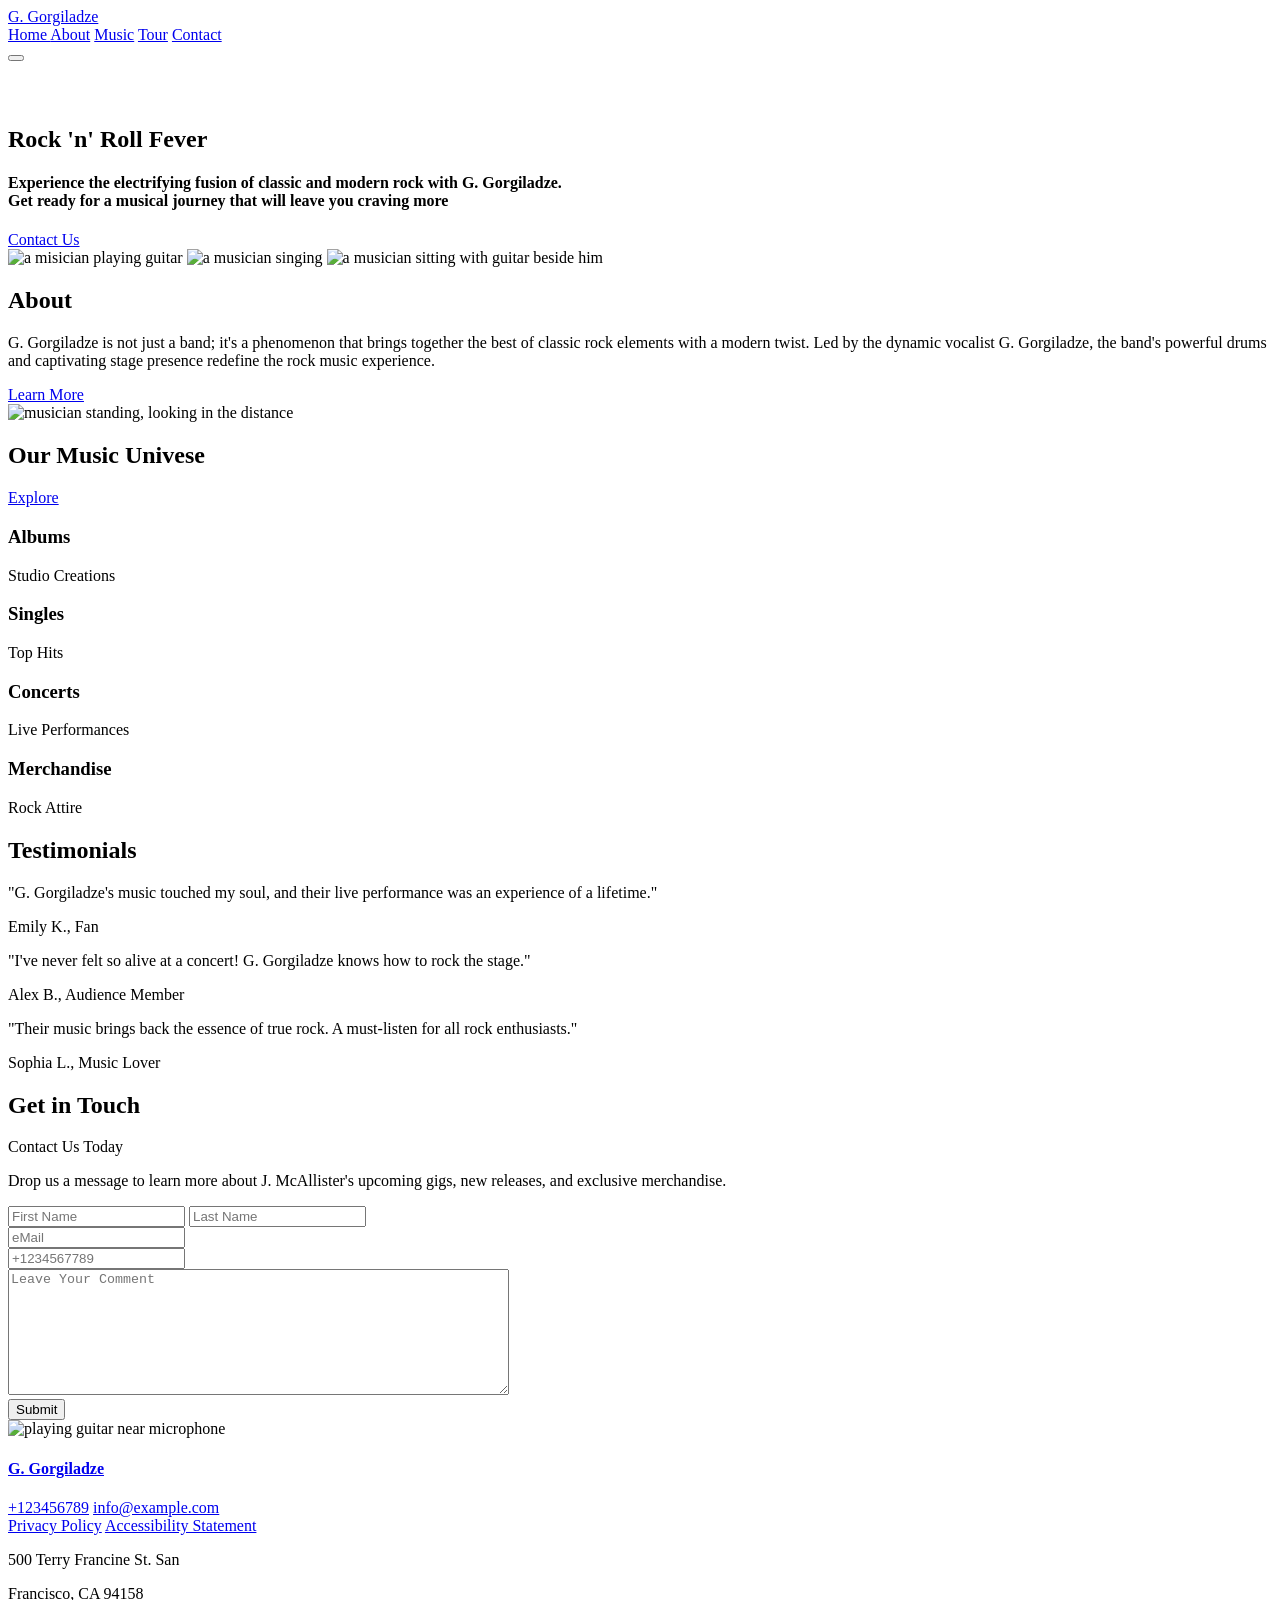
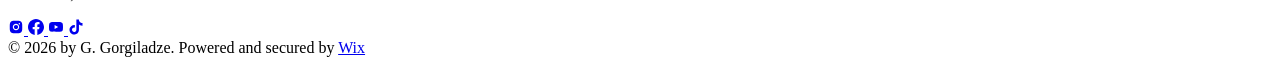
==== index.html @ 4ac8bef9 "Add files via upload" ====
<!doctype html>
<html lang="en">
  <head>
    <meta charset="UTF-8" />
    <meta name="viewport" content="width=device-width, initial-scale=1.0" />
    <title>Rock 'N' Roll Fever</title>
    <link rel="stylesheet" href="./styles/style.css" />
    <link rel="stylesheet" href="./styles/home.css" />
  </head>
  <body>
    <header class="header">
      <div class="name">
        <a href="index.html">G. Gorgiladze</a>
      </div>
      <nav class="menu" id="menu">
        <a href="./index.html" class="home active"> Home </a>
        <a href="./pages/about.html" class="about">About</a>
        <a href="./pages/music.html" class="music">Music</a>
        <a href="./pages/tour.html" class="tour">Tour</a>
        <a href="./pages/contact.html" class="contact">Contact</a>
      </nav>

      <button class="hamburger-btn" id="hamburger">
        <span class="hamburger-line"></span>
        <span class="hamburger-line"></span>
        <span class="hamburger-line"></span>
      </button>

      <div class="logo-container">
        <a href="./index.html">
          <svg
            preserveAspectRatio="none"
            data-bbox="20.001 20.001 159.998 159.998"
            viewBox="20.001 20.001 159.998 159.998"
            height="40"
            width="40"
            xmlns="http://www.w3.org/2000/svg"
            data-type="color"
            role="presentation"
            aria-hidden="true"
            aria-label=""
          >
            <defs>
              <style>
                #comp-m8bzujiv svg [data-color="1"] {
                  fill: #ffffff;
                }
              </style>
            </defs>
            <g>
              <path
                fill="#ffffff"
                d="M39.724 61.018c0 2.279-1.857 4.126-4.148 4.126-2.29 0-4.148-1.847-4.148-4.126 0-2.279 1.857-4.126 4.148-4.126 2.29 0 4.148 1.847 4.148 4.126z"
                data-color="1"
              ></path>
              <path
                fill="#ffffff"
                d="M28.297 97.723c0 2.279-1.857 4.126-4.148 4.126-2.29 0-4.148-1.847-4.148-4.126 0-2.279 1.857-4.126 4.148-4.126 2.29 0 4.148 1.847 4.148 4.126z"
                data-color="1"
              ></path>
              <path
                fill="#ffffff"
                d="M28.474 106.453c0 2.279-1.857 4.126-4.148 4.126-2.29 0-4.148-1.847-4.148-4.126 0-2.279 1.857-4.126 4.148-4.126 2.29 0 4.148 1.847 4.148 4.126z"
                data-color="1"
              ></path>
              <path
                fill="#ffffff"
                d="M30.931 121.193c0 2.279-1.857 4.126-4.148 4.126-2.29 0-4.148-1.847-4.148-4.126 0-2.279 1.857-4.126 4.148-4.126 2.29 0 4.148 1.847 4.148 4.126z"
                data-color="1"
              ></path>
              <path
                fill="#ffffff"
                d="M34.899 130.507c0 2.279-1.857 4.126-4.148 4.126-2.29 0-4.148-1.847-4.148-4.126 0-2.279 1.857-4.126 4.148-4.126 2.29 0 4.148 1.847 4.148 4.126z"
                data-color="1"
              ></path>
              <path
                fill="#ffffff"
                d="M47.437 151.662c0 2.279-1.857 4.126-4.148 4.126-2.29 0-4.148-1.847-4.148-4.126 0-2.279 1.857-4.126 4.148-4.126 2.29 0 4.148 1.847 4.148 4.126z"
                data-color="1"
              ></path>
              <path
                fill="#ffffff"
                d="M58.229 160.503c0 2.279-1.857 4.126-4.148 4.126-2.29 0-4.148-1.847-4.148-4.126 0-2.279 1.857-4.126 4.148-4.126 2.29 0 4.148 1.847 4.148 4.126z"
                data-color="1"
              ></path>
              <path
                fill="#ffffff"
                d="M67.434 166.028c0 2.279-1.857 4.126-4.148 4.126-2.29 0-4.148-1.847-4.148-4.126 0-2.279 1.857-4.126 4.148-4.126 2.29 0 4.148 1.847 4.148 4.126z"
                data-color="1"
              ></path>
              <path
                fill="#ffffff"
                d="M82.194 172.659c0 2.279-1.857 4.126-4.148 4.126-2.29 0-4.148-1.847-4.148-4.126 0-2.279 1.857-4.126 4.148-4.126 2.29 0 4.148 1.847 4.148 4.126z"
                data-color="1"
              ></path>
              <path
                fill="#ffffff"
                d="M77.909 156.398c0 2.279-1.857 4.126-4.148 4.126-2.29 0-4.148-1.847-4.148-4.126 0-2.279 1.857-4.126 4.148-4.126 2.29 0 4.148 1.847 4.148 4.126z"
                data-color="1"
              ></path>
              <path
                fill="#ffffff"
                d="M73.306 147.4c0 2.279-1.857 4.126-4.148 4.126-2.29 0-4.148-1.847-4.148-4.126 0-2.279 1.857-4.126 4.148-4.126 2.29 0 4.148 1.847 4.148 4.126z"
                data-color="1"
              ></path>
              <path
                fill="#ffffff"
                d="M63.466 145.979c0 2.279-1.857 4.126-4.148 4.126-2.29 0-4.148-1.847-4.148-4.126 0-2.279 1.857-4.126 4.148-4.126 2.29 0 4.148 1.847 4.148 4.126z"
                data-color="1"
              ></path>
              <path
                fill="#ffffff"
                d="M51.087 141.243c0 2.279-1.857 4.126-4.148 4.126-2.29 0-4.148-1.847-4.148-4.126 0-2.279 1.857-4.126 4.148-4.126 2.29 0 4.148 1.847 4.148 4.126z"
                data-color="1"
              ></path>
              <path
                fill="#ffffff"
                d="M52.198 131.613c0 2.279-1.857 4.126-4.148 4.126-2.29 0-4.148-1.847-4.148-4.126 0-2.279 1.857-4.126 4.148-4.126 2.29 0 4.148 1.847 4.148 4.126z"
                data-color="1"
              ></path>
              <path
                fill="#ffffff"
                d="M50.928 125.771c0 2.279-1.857 4.126-4.148 4.126-2.29 0-4.148-1.847-4.148-4.126 0-2.279 1.857-4.126 4.148-4.126 2.29 0 4.148 1.847 4.148 4.126z"
                data-color="1"
              ></path>
              <path
                fill="#ffffff"
                d="M65.371 112.984c0 2.279-1.857 4.126-4.148 4.126-2.29 0-4.148-1.847-4.148-4.126 0-2.279 1.857-4.126 4.148-4.126 2.29 0 4.148 1.847 4.148 4.126z"
                data-color="1"
              ></path>
              <path
                fill="#ffffff"
                d="M65.371 136.349c0 2.279-1.857 4.126-4.148 4.126-2.29 0-4.148-1.847-4.148-4.126 0-2.279 1.857-4.126 4.148-4.126 2.29 0 4.148 1.847 4.148 4.126z"
                data-color="1"
              ></path>
              <path
                fill="#ffffff"
                d="M83.622 134.612c0 2.279-1.857 4.126-4.148 4.126-2.29 0-4.148-1.847-4.148-4.126 0-2.279 1.857-4.126 4.148-4.126 2.29 0 4.148 1.847 4.148 4.126z"
                data-color="1"
              ></path>
              <path
                fill="#ffffff"
                d="M74.734 127.35c0 2.279-1.857 4.126-4.148 4.126-2.29 0-4.148-1.847-4.148-4.126 0-2.279 1.857-4.126 4.148-4.126 2.29 0 4.148 1.847 4.148 4.126z"
                data-color="1"
              ></path>
              <path
                fill="#ffffff"
                d="M81.876 101.301c0 2.279-1.857 4.126-4.148 4.126-2.29 0-4.148-1.847-4.148-4.126 0-2.279 1.857-4.126 4.148-4.126 2.29 0 4.148 1.847 4.148 4.126z"
                data-color="1"
              ></path>
              <path
                fill="#ffffff"
                d="M73.623 84.093c0 2.279-1.857 4.126-4.148 4.126-2.29 0-4.148-1.847-4.148-4.126 0-2.279 1.857-4.126 4.148-4.126 2.29 0 4.148 1.847 4.148 4.126z"
                data-color="1"
              ></path>
              <path
                fill="#ffffff"
                d="M60.133 89.303c0 2.279-1.857 4.126-4.148 4.126-2.29 0-4.148-1.847-4.148-4.126 0-2.279 1.857-4.126 4.148-4.126 2.29 0 4.148 1.847 4.148 4.126z"
                data-color="1"
              ></path>
              <path
                fill="#ffffff"
                d="M72.512 56.94c0 2.279-1.857 4.126-4.148 4.126-2.29 0-4.148-1.847-4.148-4.126 0-2.279 1.857-4.126 4.148-4.126 2.29 0 4.148 1.847 4.148 4.126z"
                data-color="1"
              ></path>
              <path
                fill="#ffffff"
                d="M57.594 99.407c0 2.279-1.857 4.126-4.148 4.126-2.29 0-4.148-1.847-4.148-4.126 0-2.279 1.857-4.126 4.148-4.126 2.29 0 4.148 1.847 4.148 4.126z"
                data-color="1"
              ></path>
              <path
                fill="#ffffff"
                d="M99.81 133.665c0 2.279-1.857 4.126-4.148 4.126-2.29 0-4.148-1.847-4.148-4.126 0-2.279 1.857-4.126 4.148-4.126 2.29 0 4.148 1.847 4.148 4.126z"
                data-color="1"
              ></path>
              <path
                fill="#ffffff"
                d="M88.542 156.398c0 2.279-1.857 4.126-4.148 4.126-2.29 0-4.148-1.847-4.148-4.126 0-2.279 1.857-4.126 4.148-4.126 2.29 0 4.148 1.847 4.148 4.126z"
                data-color="1"
              ></path>
              <path
                fill="#ffffff"
                d="M85.685 142.821c0 2.279-1.857 4.126-4.148 4.126-2.29 0-4.148-1.847-4.148-4.126 0-2.279 1.857-4.126 4.148-4.126 2.29 0 4.148 1.847 4.148 4.126z"
                data-color="1"
              ></path>
              <path
                fill="#ffffff"
                d="M103.143 155.767c0 2.279-1.857 4.126-4.148 4.126-2.29 0-4.148-1.847-4.148-4.126 0-2.279 1.857-4.126 4.148-4.126 2.29 0 4.148 1.847 4.148 4.126z"
                data-color="1"
              ></path>
              <path
                fill="#ffffff"
                d="M97.112 163.66c0 2.279-1.857 4.126-4.148 4.126-2.29 0-4.148-1.847-4.148-4.126 0-2.279 1.857-4.126 4.148-4.126 2.29 0 4.148 1.847 4.148 4.126z"
                data-color="1"
              ></path>
              <path
                fill="#ffffff"
                d="M96.16 174.238c0 2.279-1.857 4.126-4.148 4.126-2.29 0-4.148-1.847-4.148-4.126 0-2.279 1.857-4.126 4.148-4.126 2.29 0 4.148 1.847 4.148 4.126z"
                data-color="1"
              ></path>
              <path
                fill="#ffffff"
                d="M108.698 174.553c0 2.279-1.857 4.126-4.148 4.126-2.29 0-4.148-1.847-4.148-4.126 0-2.279 1.857-4.126 4.148-4.126 2.29 0 4.148 1.847 4.148 4.126z"
                data-color="1"
              ></path>
              <path
                fill="#ffffff"
                d="M124.251 172.659c0 2.279-1.857 4.126-4.148 4.126-2.29 0-4.148-1.847-4.148-4.126 0-2.279 1.857-4.126 4.148-4.126 2.29 0 4.148 1.847 4.148 4.126z"
                data-color="1"
              ></path>
              <path
                fill="#ffffff"
                d="M39.501 139.506c0 2.279-1.857 4.126-4.148 4.126-2.29 0-4.148-1.847-4.148-4.126 0-2.279 1.857-4.126 4.148-4.126 2.29 0 4.148 1.847 4.148 4.126z"
                data-color="1"
              ></path>
              <path
                fill="#ffffff"
                d="M44.263 116.299c0 2.279-1.857 4.126-4.148 4.126-2.29 0-4.148-1.847-4.148-4.126 0-2.279 1.857-4.126 4.148-4.126 2.29 0 4.148 1.847 4.148 4.126z"
                data-color="1"
              ></path>
              <path
                fill="#ffffff"
                d="M40.136 100.67c0 2.279-1.857 4.126-4.148 4.126-2.29 0-4.148-1.847-4.148-4.126 0-2.279 1.857-4.126 4.148-4.126 2.29 0 4.148 1.847 4.148 4.126z"
                data-color="1"
              ></path>
              <path
                fill="#ffffff"
                d="M46.961 92.303c0 2.279-1.857 4.126-4.148 4.126-2.29 0-4.148-1.847-4.148-4.126 0-2.279 1.857-4.126 4.148-4.126 2.29 0 4.148 1.847 4.148 4.126z"
                data-color="1"
              ></path>
              <path
                fill="#ffffff"
                d="M39.819 84.567c0 2.279-1.857 4.126-4.148 4.126-2.29 0-4.148-1.847-4.148-4.126 0-2.279 1.857-4.126 4.148-4.126 2.29 0 4.148 1.847 4.148 4.126z"
                data-color="1"
              ></path>
              <path
                fill="#ffffff"
                d="M45.691 72.885c0 2.279-1.857 4.126-4.148 4.126-2.29 0-4.148-1.847-4.148-4.126 0-2.279 1.857-4.126 4.148-4.126 2.29 0 4.148 1.847 4.148 4.126z"
                data-color="1"
              ></path>
              <path
                fill="#ffffff"
                d="M34.687 69.301c0 2.279-1.857 4.126-4.148 4.126-2.29 0-4.148-1.847-4.148-4.126 0-2.279 1.857-4.126 4.148-4.126 2.29 0 4.148 1.847 4.148 4.126z"
                data-color="1"
              ></path>
              <path
                fill="#ffffff"
                d="M31.891 77.899c0 2.279-1.857 4.126-4.148 4.126-2.29 0-4.148-1.847-4.148-4.126 0-2.279 1.857-4.126 4.148-4.126 2.29 0 4.148 1.847 4.148 4.126z"
                data-color="1"
              ></path>
              <path
                fill="#ffffff"
                d="M29.193 88.003c0 2.279-1.857 4.126-4.148 4.126-2.29 0-4.148-1.847-4.148-4.126 0-2.279 1.857-4.126 4.148-4.126 2.29 0 4.148 1.847 4.148 4.126z"
                data-color="1"
              ></path>
              <path
                fill="#ffffff"
                d="M178.16 82.797c0 2.279-1.857 4.126-4.148 4.126-2.29 0-4.148-1.847-4.148-4.126 0-2.279 1.857-4.126 4.148-4.126 2.29 0 4.148 1.847 4.148 4.126z"
                data-color="1"
              ></path>
              <path
                fill="#ffffff"
                d="M160.148 48.805c0 2.279-1.857 4.126-4.148 4.126-2.29 0-4.148-1.847-4.148-4.126 0-2.279 1.857-4.126 4.148-4.126 2.29 0 4.148 1.847 4.148 4.126z"
                data-color="1"
              ></path>
              <path
                fill="#ffffff"
                d="M153.817 42.757c0 2.279-1.857 4.126-4.148 4.126-2.29 0-4.148-1.847-4.148-4.126 0-2.279 1.857-4.126 4.148-4.126 2.29 0 4.148 1.847 4.148 4.126z"
                data-color="1"
              ></path>
              <path
                fill="#ffffff"
                d="M141.602 34.062c0 2.279-1.857 4.126-4.148 4.126-2.29 0-4.148-1.847-4.148-4.126 0-2.279 1.857-4.126 4.148-4.126 2.29 0 4.148 1.847 4.148 4.126z"
                data-color="1"
              ></path>
              <path
                fill="#ffffff"
                d="M132.175 30.266c0 2.279-1.857 4.126-4.148 4.126-2.29 0-4.148-1.847-4.148-4.126 0-2.279 1.857-4.126 4.148-4.126 2.29 0 4.148 1.847 4.148 4.126z"
                data-color="1"
              ></path>
              <path
                fill="#ffffff"
                d="M108.271 24.127c0 2.279-1.857 4.126-4.148 4.126-2.29 0-4.148-1.847-4.148-4.126 0-2.279 1.857-4.126 4.148-4.126 2.29 0 4.148 1.847 4.148 4.126z"
                data-color="1"
              ></path>
              <path
                fill="#ffffff"
                d="M94.356 25.466c0 2.279-1.857 4.126-4.148 4.126-2.29 0-4.148-1.847-4.148-4.126 0-2.279 1.857-4.126 4.148-4.126 2.29 0 4.148 1.847 4.148 4.126z"
                data-color="1"
              ></path>
              <path
                fill="#ffffff"
                d="M83.919 28.034c0 2.279-1.857 4.126-4.148 4.126-2.29 0-4.148-1.847-4.148-4.126 0-2.279 1.857-4.126 4.148-4.126 2.29 0 4.148 1.847 4.148 4.126z"
                data-color="1"
              ></path>
              <path
                fill="#ffffff"
                d="M68.769 33.727c0 2.279-1.857 4.126-4.148 4.126-2.29 0-4.148-1.847-4.148-4.126 0-2.279 1.857-4.126 4.148-4.126 2.29 0 4.148 1.847 4.148 4.126z"
                data-color="1"
              ></path>
              <path
                fill="#ffffff"
                d="M83.358 42.211c0 2.279-1.857 4.126-4.148 4.126-2.29 0-4.148-1.847-4.148-4.126 0-2.279 1.857-4.126 4.148-4.126 2.29 0 4.148 1.847 4.148 4.126z"
                data-color="1"
              ></path>
              <path
                fill="#ffffff"
                d="M77.327 37.79c0 2.279-1.857 4.126-4.148 4.126-2.29 0-4.148-1.847-4.148-4.126 0-2.279 1.857-4.126 4.148-4.126 2.29 0 4.148 1.847 4.148 4.126z"
                data-color="1"
              ></path>
              <path
                fill="#ffffff"
                d="M93.009 45.337c0 2.279-1.857 4.126-4.148 4.126-2.29 0-4.148-1.847-4.148-4.126 0-2.279 1.857-4.126 4.148-4.126 2.29 0 4.148 1.847 4.148 4.126z"
                data-color="1"
              ></path>
              <path
                fill="#ffffff"
                d="M100.977 39.42c0 2.279-1.857 4.126-4.148 4.126-2.29 0-4.148-1.847-4.148-4.126 0-2.279 1.857-4.126 4.148-4.126 2.29 0 4.148 1.847 4.148 4.126z"
                data-color="1"
              ></path>
              <path
                fill="#ffffff"
                d="M93.994 35c0 2.279-1.857 4.126-4.148 4.126-2.29 0-4.148-1.847-4.148-4.126 0-2.279 1.857-4.126 4.148-4.126 2.29 0 4.148 1.847 4.148 4.126z"
                data-color="1"
              ></path>
              <path
                fill="#ffffff"
                d="M113.097 34.062c0 2.279-1.857 4.126-4.148 4.126-2.29 0-4.148-1.847-4.148-4.126 0-2.279 1.857-4.126 4.148-4.126 2.29 0 4.148 1.847 4.148 4.126z"
                data-color="1"
              ></path>
              <path
                fill="#ffffff"
                d="M105.162 33.43c0 2.279-1.857 4.126-4.148 4.126-2.29 0-4.148-1.847-4.148-4.126 0-2.279 1.857-4.126 4.148-4.126 2.29 0 4.148 1.847 4.148 4.126z"
                data-color="1"
              ></path>
              <path
                fill="#ffffff"
                d="M119.157 41.653c0 2.279-1.857 4.126-4.148 4.126-2.29 0-4.148-1.847-4.148-4.126 0-2.279 1.857-4.126 4.148-4.126 2.29 0 4.148 1.847 4.148 4.126z"
                data-color="1"
              ></path>
              <path
                fill="#ffffff"
                d="M124.207 44.89c0 2.279-1.857 4.126-4.148 4.126-2.29 0-4.148-1.847-4.148-4.126 0-2.279 1.857-4.126 4.148-4.126 2.29 0 4.148 1.847 4.148 4.126z"
                data-color="1"
              ></path>
              <path
                fill="#ffffff"
                d="M123.085 64.091c0 2.279-1.857 4.126-4.148 4.126-2.29 0-4.148-1.847-4.148-4.126 0-2.279 1.857-4.126 4.148-4.126 2.29 0 4.148 1.847 4.148 4.126z"
                data-color="1"
              ></path>
              <path
                fill="#ffffff"
                d="M106.476 47.569c0 2.279-1.857 4.126-4.148 4.126-2.29 0-4.148-1.847-4.148-4.126 0-2.279 1.857-4.126 4.148-4.126 2.29 0 4.148 1.847 4.148 4.126z"
                data-color="1"
              ></path>
              <path
                fill="#ffffff"
                d="M94.805 61.635c0 2.279-1.857 4.126-4.148 4.126-2.29 0-4.148-1.847-4.148-4.126 0-2.279 1.857-4.126 4.148-4.126 2.29 0 4.148 1.847 4.148 4.126z"
                data-color="1"
              ></path>
              <path
                fill="#ffffff"
                d="M106.251 60.518c0 2.279-1.857 4.126-4.148 4.126-2.29 0-4.148-1.847-4.148-4.126 0-2.279 1.857-4.126 4.148-4.126 2.29 0 4.148 1.847 4.148 4.126z"
                data-color="1"
              ></path>
              <path
                fill="#ffffff"
                d="M119.718 83.961c0 2.279-1.857 4.126-4.148 4.126-2.29 0-4.148-1.847-4.148-4.126 0-2.279 1.857-4.126 4.148-4.126 2.29 0 4.148 1.847 4.148 4.126z"
                data-color="1"
              ></path>
              <path
                fill="#ffffff"
                d="M137.786 90.324c0 2.279-1.857 4.126-4.148 4.126-2.29 0-4.148-1.847-4.148-4.126 0-2.279 1.857-4.126 4.148-4.126 2.29 0 4.148 1.847 4.148 4.126z"
                data-color="1"
              ></path>
              <path
                fill="#ffffff"
                d="M143.622 77.152c0 2.279-1.857 4.126-4.148 4.126-2.29 0-4.148-1.847-4.148-4.126 0-2.279 1.857-4.126 4.148-4.126 2.29 0 4.148 1.847 4.148 4.126z"
                data-color="1"
              ></path>
              <path
                fill="#ffffff"
                d="M157.874 108.743c0 2.279-1.857 4.126-4.148 4.126-2.29 0-4.148-1.847-4.148-4.126 0-2.279 1.857-4.126 4.148-4.126 2.29 0 4.148 1.847 4.148 4.126z"
                data-color="1"
              ></path>
              <path
                fill="#ffffff"
                d="M138.235 68.221c0 2.279-1.857 4.126-4.148 4.126-2.29 0-4.148-1.847-4.148-4.126 0-2.279 1.857-4.126 4.148-4.126 2.29 0 4.148 1.847 4.148 4.126z"
                data-color="1"
              ></path>
              <path
                fill="#ffffff"
                d="M84.031 73.691c0 2.279-1.857 4.126-4.148 4.126-2.29 0-4.148-1.847-4.148-4.126 0-2.279 1.857-4.126 4.148-4.126 2.29 0 4.148 1.847 4.148 4.126z"
                data-color="1"
              ></path>
              <path
                fill="#ffffff"
                d="M75.839 49.69c0 2.279-1.857 4.126-4.148 4.126-2.29 0-4.148-1.847-4.148-4.126 0-2.279 1.857-4.126 4.148-4.126 2.29 0 4.148 1.847 4.148 4.126z"
                data-color="1"
              ></path>
              <path
                fill="#ffffff"
                d="M87.51 57.281c0 2.279-1.857 4.126-4.148 4.126-2.29 0-4.148-1.847-4.148-4.126 0-2.279 1.857-4.126 4.148-4.126 2.29 0 4.148 1.847 4.148 4.126z"
                data-color="1"
              ></path>
              <path
                fill="#ffffff"
                d="M65.963 60.407c0 2.279-1.857 4.126-4.148 4.126-2.29 0-4.148-1.847-4.148-4.126 0-2.279 1.857-4.126 4.148-4.126 2.29 0 4.148 1.847 4.148 4.126z"
                data-color="1"
              ></path>
              <path
                fill="#ffffff"
                d="M64.617 50.583c0 2.279-1.857 4.126-4.148 4.126-2.29 0-4.148-1.847-4.148-4.126 0-2.279 1.857-4.126 4.148-4.126 2.29 0 4.148 1.847 4.148 4.126z"
                data-color="1"
              ></path>
              <path
                fill="#ffffff"
                d="M57.771 42.434c0 2.279-1.857 4.126-4.148 4.126-2.29 0-4.148-1.847-4.148-4.126 0-2.279 1.857-4.126 4.148-4.126 2.29 0 4.148 1.847 4.148 4.126z"
                data-color="1"
              ></path>
              <path
                fill="#ffffff"
                d="M48.681 51.03c0 2.279-1.857 4.126-4.148 4.126-2.29 0-4.148-1.847-4.148-4.126 0-2.279 1.857-4.126 4.148-4.126 2.29 0 4.148 1.847 4.148 4.126z"
                data-color="1"
              ></path>
              <path
                fill="#ffffff"
                d="M51.538 63.659c0 2.279-1.857 4.126-4.148 4.126-2.29 0-4.148-1.847-4.148-4.126 0-2.279 1.857-4.126 4.148-4.126 2.29 0 4.148 1.847 4.148 4.126z"
                data-color="1"
              ></path>
              <path
                fill="#ffffff"
                d="M39.03 63.309c0 2.279-1.857 4.126-4.148 4.126-2.29 0-4.148-1.847-4.148-4.126 0-2.279 1.857-4.126 4.148-4.126 2.29 0 4.148 1.847 4.148 4.126z"
                data-color="1"
              ></path>
              <path
                fill="#ffffff"
                d="M122.524 27.141c0 2.279-1.857 4.126-4.148 4.126-2.29 0-4.148-1.847-4.148-4.126 0-2.279 1.857-4.126 4.148-4.126 2.29 0 4.148 1.847 4.148 4.126z"
                data-color="1"
              ></path>
              <path
                fill="#ffffff"
                d="M135.654 46.899c0 2.279-1.857 4.126-4.148 4.126-2.29 0-4.148-1.847-4.148-4.126 0-2.279 1.857-4.126 4.148-4.126 2.29 0 4.148 1.847 4.148 4.126z"
                data-color="1"
              ></path>
              <path
                fill="#ffffff"
                d="M149.682 55.049c0 2.279-1.857 4.126-4.148 4.126-2.29 0-4.148-1.847-4.148-4.126 0-2.279 1.857-4.126 4.148-4.126 2.29 0 4.148 1.847 4.148 4.126z"
                data-color="1"
              ></path>
              <path
                fill="#ffffff"
                d="M149.682 49.681c0 2.279-1.857 4.126-4.148 4.126-2.29 0-4.148-1.847-4.148-4.126 0-2.279 1.857-4.126 4.148-4.126 2.29 0 4.148 1.847 4.148 4.126z"
                data-color="1"
              ></path>
              <path
                fill="#ffffff"
                d="M143.975 40.909c0 2.279-1.857 4.126-4.148 4.126-2.29 0-4.148-1.847-4.148-4.126 0-2.279 1.857-4.126 4.148-4.126 2.29 0 4.148 1.847 4.148 4.126z"
                data-color="1"
              ></path>
              <path
                fill="#ffffff"
                d="M129.984 38.328c0 2.279-1.857 4.126-4.148 4.126-2.29 0-4.148-1.847-4.148-4.126 0-2.279 1.857-4.126 4.148-4.126 2.29 0 4.148 1.847 4.148 4.126z"
                data-color="1"
              ></path>
              <path
                fill="#ffffff"
                d="M150.804 65.765c0 2.279-1.857 4.126-4.148 4.126-2.29 0-4.148-1.847-4.148-4.126 0-2.279 1.857-4.126 4.148-4.126 2.29 0 4.148 1.847 4.148 4.126z"
                data-color="1"
              ></path>
              <path
                fill="#ffffff"
                d="M161.353 66.212c0 2.279-1.857 4.126-4.148 4.126-2.29 0-4.148-1.847-4.148-4.126 0-2.279 1.857-4.126 4.148-4.126 2.29 0 4.148 1.847 4.148 4.126z"
                data-color="1"
              ></path>
              <path
                fill="#ffffff"
                d="M165.505 78.603c0 2.279-1.857 4.126-4.148 4.126-2.29 0-4.148-1.847-4.148-4.126 0-2.279 1.857-4.126 4.148-4.126 2.29 0 4.148 1.847 4.148 4.126z"
                data-color="1"
              ></path>
              <path
                fill="#ffffff"
                d="M175.834 73.397c0 2.279-1.857 4.126-4.148 4.126-2.29 0-4.148-1.847-4.148-4.126 0-2.279 1.857-4.126 4.148-4.126 2.29 0 4.148 1.847 4.148 4.126z"
                data-color="1"
              ></path>
              <path
                fill="#ffffff"
                d="M171.698 65.35c0 2.279-1.857 4.126-4.148 4.126-2.29 0-4.148-1.847-4.148-4.126 0-2.279 1.857-4.126 4.148-4.126 2.29 0 4.148 1.847 4.148 4.126z"
                data-color="1"
              ></path>
              <path
                fill="#ffffff"
                d="M166.424 56.308c0 2.279-1.857 4.126-4.148 4.126-2.29 0-4.148-1.847-4.148-4.126 0-2.279 1.857-4.126 4.148-4.126 2.29 0 4.148 1.847 4.148 4.126z"
                data-color="1"
              ></path>
              <path
                fill="#ffffff"
                d="M65.863 163.654c0 2.279-1.857 4.126-4.148 4.126-2.29 0-4.148-1.847-4.148-4.126 0-2.279 1.857-4.126 4.148-4.126 2.29 0 4.148 1.847 4.148 4.126z"
                data-color="1"
              ></path>
              <path
                fill="#ffffff"
                d="M102.762 175.02c0 2.279-1.857 4.126-4.148 4.126-2.29 0-4.148-1.847-4.148-4.126 0-2.279 1.857-4.126 4.148-4.126 2.29 0 4.148 1.847 4.148 4.126z"
                data-color="1"
              ></path>
              <path
                fill="#ffffff"
                d="M109.951 166.951c0 2.279-1.857 4.126-4.148 4.126-2.29 0-4.148-1.847-4.148-4.126 0-2.279 1.857-4.126 4.148-4.126 2.29 0 4.148 1.847 4.148 4.126z"
                data-color="1"
              ></path>
              <path
                fill="#ffffff"
                d="M126.356 172.4c0 2.279-1.857 4.126-4.148 4.126-2.29 0-4.148-1.847-4.148-4.126 0-2.279 1.857-4.126 4.148-4.126 2.29 0 4.148 1.847 4.148 4.126z"
                data-color="1"
              ></path>
              <path
                fill="#ffffff"
                d="M135.72 168.454c0 2.279-1.857 4.126-4.148 4.126-2.29 0-4.148-1.847-4.148-4.126 0-2.279 1.857-4.126 4.148-4.126 2.29 0 4.148 1.847 4.148 4.126z"
                data-color="1"
              ></path>
              <path
                fill="#ffffff"
                d="M156.987 155.982c0 2.279-1.857 4.126-4.148 4.126-2.29 0-4.148-1.847-4.148-4.126 0-2.279 1.857-4.126 4.148-4.126 2.29 0 4.148 1.847 4.148 4.126z"
                data-color="1"
              ></path>
              <path
                fill="#ffffff"
                d="M165.875 145.247c0 2.279-1.857 4.126-4.148 4.126-2.29 0-4.148-1.847-4.148-4.126 0-2.279 1.857-4.126 4.148-4.126 2.29 0 4.148 1.847 4.148 4.126z"
                data-color="1"
              ></path>
              <path
                fill="#ffffff"
                d="M171.429 136.09c0 2.279-1.857 4.126-4.148 4.126-2.29 0-4.148-1.847-4.148-4.126 0-2.279 1.857-4.126 4.148-4.126 2.29 0 4.148 1.847 4.148 4.126z"
                data-color="1"
              ></path>
              <path
                fill="#ffffff"
                d="M178.095 121.408c0 2.279-1.857 4.126-4.148 4.126-2.29 0-4.148-1.847-4.148-4.126 0-2.279 1.857-4.126 4.148-4.126 2.29 0 4.148 1.847 4.148 4.126z"
                data-color="1"
              ></path>
              <path
                fill="#ffffff"
                d="M161.748 125.671c0 2.279-1.857 4.126-4.148 4.126-2.29 0-4.148-1.847-4.148-4.126 0-2.279 1.857-4.126 4.148-4.126 2.29 0 4.148 1.847 4.148 4.126z"
                data-color="1"
              ></path>
              <path
                fill="#ffffff"
                d="M172.54 126.618c0 2.279-1.857 4.126-4.148 4.126-2.29 0-4.148-1.847-4.148-4.126 0-2.279 1.857-4.126 4.148-4.126 2.29 0 4.148 1.847 4.148 4.126z"
                data-color="1"
              ></path>
              <path
                fill="#ffffff"
                d="M152.702 130.249c0 2.279-1.857 4.126-4.148 4.126-2.29 0-4.148-1.847-4.148-4.126 0-2.279 1.857-4.126 4.148-4.126 2.29 0 4.148 1.847 4.148 4.126z"
                data-color="1"
              ></path>
              <path
                fill="#ffffff"
                d="M151.273 140.037c0 2.279-1.857 4.126-4.148 4.126-2.29 0-4.148-1.847-4.148-4.126 0-2.279 1.857-4.126 4.148-4.126 2.29 0 4.148 1.847 4.148 4.126z"
                data-color="1"
              ></path>
              <path
                fill="#ffffff"
                d="M146.512 152.351c0 2.279-1.857 4.126-4.148 4.126-2.29 0-4.148-1.847-4.148-4.126 0-2.279 1.857-4.126 4.148-4.126 2.29 0 4.148 1.847 4.148 4.126z"
                data-color="1"
              ></path>
              <path
                fill="#ffffff"
                d="M150.639 161.507c0 2.279-1.857 4.126-4.148 4.126-2.29 0-4.148-1.847-4.148-4.126 0-2.279 1.857-4.126 4.148-4.126 2.29 0 4.148 1.847 4.148 4.126z"
                data-color="1"
              ></path>
              <path
                fill="#ffffff"
                d="M136.831 151.246c0 2.279-1.857 4.126-4.148 4.126-2.29 0-4.148-1.847-4.148-4.126 0-2.279 1.857-4.126 4.148-4.126 2.29 0 4.148 1.847 4.148 4.126z"
                data-color="1"
              ></path>
              <path
                fill="#ffffff"
                d="M130.959 152.509c0 2.279-1.857 4.126-4.148 4.126-2.29 0-4.148-1.847-4.148-4.126 0-2.279 1.857-4.126 4.148-4.126 2.29 0 4.148 1.847 4.148 4.126z"
                data-color="1"
              ></path>
              <path
                fill="#ffffff"
                d="M118.104 138.142c0 2.279-1.857 4.126-4.148 4.126-2.29 0-4.148-1.847-4.148-4.126 0-2.279 1.857-4.126 4.148-4.126 2.29 0 4.148 1.847 4.148 4.126z"
                data-color="1"
              ></path>
              <path
                fill="#ffffff"
                d="M141.592 138.142c0 2.279-1.857 4.126-4.148 4.126-2.29 0-4.148-1.847-4.148-4.126 0-2.279 1.857-4.126 4.148-4.126 2.29 0 4.148 1.847 4.148 4.126z"
                data-color="1"
              ></path>
              <path
                fill="#ffffff"
                d="M139.847 119.987c0 2.279-1.857 4.126-4.148 4.126-2.29 0-4.148-1.847-4.148-4.126 0-2.279 1.857-4.126 4.148-4.126 2.29 0 4.148 1.847 4.148 4.126z"
                data-color="1"
              ></path>
              <path
                fill="#ffffff"
                d="M132.546 128.828c0 2.279-1.857 4.126-4.148 4.126-2.29 0-4.148-1.847-4.148-4.126 0-2.279 1.857-4.126 4.148-4.126 2.29 0 4.148 1.847 4.148 4.126z"
                data-color="1"
              ></path>
              <path
                fill="#ffffff"
                d="M106.359 121.724c0 2.279-1.857 4.126-4.148 4.126-2.29 0-4.148-1.847-4.148-4.126 0-2.279 1.857-4.126 4.148-4.126 2.29 0 4.148 1.847 4.148 4.126z"
                data-color="1"
              ></path>
              <path
                fill="#ffffff"
                d="M89.06 129.933c0 2.279-1.857 4.126-4.148 4.126-2.29 0-4.148-1.847-4.148-4.126 0-2.279 1.857-4.126 4.148-4.126 2.29 0 4.148 1.847 4.148 4.126z"
                data-color="1"
              ></path>
              <path
                fill="#ffffff"
                d="M94.298 143.352c0 2.279-1.857 4.126-4.148 4.126-2.29 0-4.148-1.847-4.148-4.126 0-2.279 1.857-4.126 4.148-4.126 2.29 0 4.148 1.847 4.148 4.126z"
                data-color="1"
              ></path>
              <path
                fill="#ffffff"
                d="M61.763 131.038c0 2.279-1.857 4.126-4.148 4.126-2.29 0-4.148-1.847-4.148-4.126 0-2.279 1.857-4.126 4.148-4.126 2.29 0 4.148 1.847 4.148 4.126z"
                data-color="1"
              ></path>
              <path
                fill="#ffffff"
                d="M104.455 145.878c0 2.279-1.857 4.126-4.148 4.126-2.29 0-4.148-1.847-4.148-4.126 0-2.279 1.857-4.126 4.148-4.126 2.29 0 4.148 1.847 4.148 4.126z"
                data-color="1"
              ></path>
              <path
                fill="#ffffff"
                d="M138.894 103.884c0 2.279-1.857 4.126-4.148 4.126-2.29 0-4.148-1.847-4.148-4.126 0-2.279 1.857-4.126 4.148-4.126 2.29 0 4.148 1.847 4.148 4.126z"
                data-color="1"
              ></path>
              <path
                fill="#ffffff"
                d="M161.748 115.093c0 2.279-1.857 4.126-4.148 4.126-2.29 0-4.148-1.847-4.148-4.126 0-2.279 1.857-4.126 4.148-4.126 2.29 0 4.148 1.847 4.148 4.126z"
                data-color="1"
              ></path>
              <path
                fill="#ffffff"
                d="M148.099 117.935c0 2.279-1.857 4.126-4.148 4.126-2.29 0-4.148-1.847-4.148-4.126 0-2.279 1.857-4.126 4.148-4.126 2.29 0 4.148 1.847 4.148 4.126z"
                data-color="1"
              ></path>
              <path
                fill="#ffffff"
                d="M161.113 100.569c0 2.279-1.857 4.126-4.148 4.126-2.29 0-4.148-1.847-4.148-4.126 0-2.279 1.857-4.126 4.148-4.126 2.29 0 4.148 1.847 4.148 4.126z"
                data-color="1"
              ></path>
              <path
                fill="#ffffff"
                d="M169.049 106.568c0 2.279-1.857 4.126-4.148 4.126-2.29 0-4.148-1.847-4.148-4.126 0-2.279 1.857-4.126 4.148-4.126 2.29 0 4.148 1.847 4.148 4.126z"
                data-color="1"
              ></path>
              <path
                fill="#ffffff"
                d="M179.682 107.515c0 2.279-1.857 4.126-4.148 4.126-2.29 0-4.148-1.847-4.148-4.126 0-2.279 1.857-4.126 4.148-4.126 2.29 0 4.148 1.847 4.148 4.126z"
                data-color="1"
              ></path>
              <path
                fill="#ffffff"
                d="M179.999 95.044c0 2.279-1.857 4.126-4.148 4.126-2.29 0-4.148-1.847-4.148-4.126 0-2.279 1.857-4.126 4.148-4.126 2.29 0 4.148 1.847 4.148 4.126z"
                data-color="1"
              ></path>
              <path
                fill="#ffffff"
                d="M174.457 115.166c0 2.279-1.857 4.126-4.148 4.126-2.29 0-4.148-1.847-4.148-4.126 0-2.279 1.857-4.126 4.148-4.126 2.29 0 4.148 1.847 4.148 4.126z"
                data-color="1"
              ></path>
              <path
                fill="#ffffff"
                d="M170.477 95.359c0 2.279-1.857 4.126-4.148 4.126-2.29 0-4.148-1.847-4.148-4.126 0-2.279 1.857-4.126 4.148-4.126 2.29 0 4.148 1.847 4.148 4.126z"
                data-color="1"
              ></path>
              <path
                fill="#ffffff"
                d="M178.095 79.572c0 2.279-1.857 4.126-4.148 4.126-2.29 0-4.148-1.847-4.148-4.126 0-2.279 1.857-4.126 4.148-4.126 2.29 0 4.148 1.847 4.148 4.126z"
                data-color="1"
              ></path>
              <path
                fill="#ffffff"
                d="M144.766 163.875c0 2.279-1.857 4.126-4.148 4.126-2.29 0-4.148-1.847-4.148-4.126 0-2.279 1.857-4.126 4.148-4.126 2.29 0 4.148 1.847 4.148 4.126z"
                data-color="1"
              ></path>
              <path
                fill="#ffffff"
                d="M121.437 159.139c0 2.279-1.857 4.126-4.148 4.126-2.29 0-4.148-1.847-4.148-4.126 0-2.279 1.857-4.126 4.148-4.126 2.29 0 4.148 1.847 4.148 4.126z"
                data-color="1"
              ></path>
              <path
                fill="#ffffff"
                d="M118.104 175.873c0 2.279-1.857 4.126-4.148 4.126-2.29 0-4.148-1.847-4.148-4.126 0-2.279 1.857-4.126 4.148-4.126 2.29 0 4.148 1.847 4.148 4.126z"
                data-color="1"
              ></path>
              <path
                fill="#ffffff"
                d="M107.81 97.469c0 2.279-1.857 4.126-4.148 4.126-2.29 0-4.148-1.847-4.148-4.126 0-2.279 1.857-4.126 4.148-4.126 2.29 0 4.148 1.847 4.148 4.126z"
                data-color="1"
              ></path>
              <path
                fill="#ffffff"
                d="M89.536 163.56c0 2.279-1.857 4.126-4.148 4.126-2.29 0-4.148-1.847-4.148-4.126 0-2.279 1.857-4.126 4.148-4.126 2.29 0 4.148 1.847 4.148 4.126z"
                data-color="1"
              ></path>
              <path
                fill="#ffffff"
                d="M77.792 157.718c0 2.279-1.857 4.126-4.148 4.126-2.29 0-4.148-1.847-4.148-4.126 0-2.279 1.857-4.126 4.148-4.126 2.29 0 4.148 1.847 4.148 4.126z"
                data-color="1"
              ></path>
              <path
                fill="#ffffff"
                d="M74.189 168.664c0 2.279-1.857 4.126-4.148 4.126-2.29 0-4.148-1.847-4.148-4.126 0-2.279 1.857-4.126 4.148-4.126 2.29 0 4.148 1.847 4.148 4.126z"
                data-color="1"
              ></path>
              <path
                fill="#ffffff"
                d="M82.833 171.445c0 2.279-1.857 4.126-4.148 4.126-2.29 0-4.148-1.847-4.148-4.126 0-2.279 1.857-4.126 4.148-4.126 2.29 0 4.148 1.847 4.148 4.126z"
                data-color="1"
              ></path>
              <path
                fill="#ffffff"
                d="M158.313 147.795c0 2.279-1.857 4.126-4.148 4.126-2.29 0-4.148-1.847-4.148-4.126 0-2.279 1.857-4.126 4.148-4.126 2.29 0 4.148 1.847 4.148 4.126z"
                data-color="1"
              ></path>
            </g>
          </svg>
        </a>
      </div>
    </header>
    <section class="hero">
      <h1>Rock 'n' Roll Fever</h1>
      <h4>
        Experience the electrifying fusion of classic and modern rock with G.
        Gorgiladze. <br />
        Get ready for a musical journey that will leave you craving more
      </h4>
      <div class="main-btn" id="conact-us-btn">
        <a href="./pages/contact.html">Contact Us</a>
      </div>
      <div class="pic-container">
        <img src="./img/hero1.png" alt="a misician playing guitar" />
        <img src="./img/hero2.png" alt="a musician singing" />
        <img
          src="./img/hero3.png"
          alt="a musician sitting with guitar beside him"
        />
      </div>
    </section>

    <section class="about-section">
      <div class="about-grid">
        <h2>About</h2>
        <p>
          G. Gorgiladze is not just a band; it's a phenomenon that brings
          together the best of classic rock elements with a modern twist. Led by
          the dynamic vocalist G. Gorgiladze, the band's powerful drums and
          captivating stage presence redefine the rock music experience.
        </p>
        <div class="main-btn">
          <a href="./pages/about.html">Learn More</a>
        </div>
        <img
          src="./img/main-about.png"
          alt="musician standing, looking in the distance"
        />
      </div>
    </section>

    <section class="universe">
      <div class="row-1">
        <h2 class="universe-header">Our Music Univese</h2>
        <div class="main-btn"><a href="./pages/music.html">Explore</a></div>
      </div>
      <div class="row-2">
        <div class="row-2-grid">
          <div class="albums">
            <div class="section-line"></div>
            <h3 class="albums-name">Albums</h3>
            <p class="albums-subtext">Studio Creations</p>
          </div>
          <div class="singles">
            <div class="section-line"></div>
            <h3 class="singles-name">Singles</h3>
            <p class="singles-subtext">Top Hits</p>
          </div>
        </div>
      </div>

      <div class="row-2">
        <div class="row-2-grid">
          <div class="concerts">
            <div class="section-line"></div>
            <h3 class="concerts-name">Concerts</h3>
            <p class="concerts-subtext">Live Performances</p>
          </div>
          <div class="merchandise">
            <div class="section-line"></div>
            <h3 class="merchandise-name">Merchandise</h3>
            <p class="merchandise-subtext">Rock Attire</p>
          </div>
        </div>
      </div>
    </section>

    <section class="testimonials">
      <h2 class="testimonials-header">Testimonials</h2>
      <div class="testimonials-col">
        <div class="testimonial">
          <p class="t-text">
            "G. Gorgiladze's music touched my soul, and their live performance
            was an experience of a lifetime."
          </p>
          <p class="t-name">Emily K., Fan</p>
        </div>
        <div class="testimonial">
          <p class="t-text">
            "I've never felt so alive at a concert! G. Gorgiladze knows how to
            rock the stage."
          </p>
          <p class="t-name">Alex B., Audience Member</p>
        </div>
        <div class="testimonial">
          <p class="t-text">
            "Their music brings back the essence of true rock. A must-listen for
            all rock enthusiasts."
          </p>
          <p class="t-name">Sophia L., Music Lover</p>
        </div>
      </div>
    </section>

    <section class="form">
      <div class="form-header-container">
        <h2 class="form-header">Get in Touch</h2>
        <p class="form-header-subtext">Contact Us Today</p>
      </div>
      <div class="form-text">
        <p>
          Drop us a message to learn more about J. McAllister's upcoming gigs,
          new releases, and exclusive merchandise.
        </p>
      </div>
      <div class="form-container">
        <form class="get-in-touch-form">
          <div class="name-containter">
            <label for="firstname">
              <input
                type="text"
                name="firstname"
                id="firstname"
                placeholder="First Name"
                required
              />
            </label>
            <label for="lastname">
              <input
                type="text"
                name="lastname"
                id="lastname"
                placeholder="Last Name"
                required
              />
            </label>
          </div>
          <div class="email-container">
            <label for="email">
              <input
                type="email"
                name="email"
                id="email"
                placeholder="eMail"
                required
              />
            </label>
          </div>
          <div class="phone-container">
            <label for="phone">
              <input
                type="tel"
                id="phone"
                name="phone"
                placeholder="+1234567789"
              />
            </label>
          </div>
          <div class="comment-container">
            <label for="comment">
              <textarea
                name="comment"
                id="comment"
                placeholder="Leave Your Comment"
                rows="8"
                cols="60"
                required
              ></textarea>
            </label>
          </div>
          <div class="submit-btn">
            <button class="submit main-btn">Submit</button>
          </div>
          
        </form>
      </div>
    </section>

    <section class="last-pic">
      <img src="./img/main-last.png " alt="playing guitar near microphone">
    </section>

    <footer class="footer">
      <h4 class="name-2"><a href="#top">G. Gorgiladze</a></h4>
      <div class="footer-info">
        <div class="footer-contact">
          <a href="tel:+123456789">+123456789</a>
          <a href="mailto:info@example.com">info@example.com</a>
        </div>

        <div class="footer-links">
          <a href="./pages/privacy.html">Privacy Policy</a>
          <a href="./pages/Accessibility.html">Accessibility Statement</a>
        </div>
      </div>
      <div class="footer-address">
        <p class="address-ln-1">500 Terry Francine St. San</p>
        <p class="address-ln-2">Francisco, CA 94158</p>
      </div>
      <div class="last-row">
        <div class="social">
          <a href="https://www.instagram.com/">
            <svg
              class="instagram"
              xmlns="http://www.w3.org/2000/svg"
              width="1em"
              height="1em"
              viewBox="0 0 1024 1024"
            >
              <path d="M0 0h1024v1024H0z" fill="none" />
              <path
                fill="currentColor"
                d="M512 378.7c-73.4 0-133.3 59.9-133.3 133.3S438.6 645.3 512 645.3S645.3 585.4 645.3 512S585.4 378.7 512 378.7M911.8 512c0-55.2.5-109.9-2.6-165c-3.1-64-17.7-120.8-64.5-167.6c-46.9-46.9-103.6-61.4-167.6-64.5c-55.2-3.1-109.9-2.6-165-2.6c-55.2 0-109.9-.5-165 2.6c-64 3.1-120.8 17.7-167.6 64.5C132.6 226.3 118.1 283 115 347c-3.1 55.2-2.6 109.9-2.6 165s-.5 109.9 2.6 165c3.1 64 17.7 120.8 64.5 167.6c46.9 46.9 103.6 61.4 167.6 64.5c55.2 3.1 109.9 2.6 165 2.6c55.2 0 109.9.5 165-2.6c64-3.1 120.8-17.7 167.6-64.5c46.9-46.9 61.4-103.6 64.5-167.6c3.2-55.1 2.6-109.8 2.6-165M512 717.1c-113.5 0-205.1-91.6-205.1-205.1S398.5 306.9 512 306.9S717.1 398.5 717.1 512S625.5 717.1 512 717.1m213.5-370.7c-26.5 0-47.9-21.4-47.9-47.9s21.4-47.9 47.9-47.9s47.9 21.4 47.9 47.9a47.84 47.84 0 0 1-47.9 47.9"
              />
            </svg>
          </a>
          <a href="https://www.facebook.com/wix">
            <svg
              class="facebook"
              xmlns="http://www.w3.org/2000/svg"
              width="1em"
              height="1em"
              viewBox="0 0 24 24"
            >
              <path d="M0 0h24v24H0z" fill="none" />
              <g fill="none">
                <g clip-path="url(#SVGXv8lpc2Y)">
                  <path
                    fill="currentColor"
                    fill-rule="evenodd"
                    d="M0 12.067C0 18.034 4.333 22.994 10 24v-8.667H7V12h3V9.333c0-3 1.933-4.666 4.667-4.666c.866 0 1.8.133 2.666.266V8H15.8c-1.467 0-1.8.733-1.8 1.667V12h3.2l-.533 3.333H14V24c5.667-1.006 10-5.966 10-11.933C24 5.43 18.6 0 12 0S0 5.43 0 12.067"
                    clip-rule="evenodd"
                  />
                </g>
                <defs>
                  <clipPath id="SVGXv8lpc2Y">
                    <path fill="#fff" d="M0 0h24v24H0z" />
                  </clipPath>
                </defs>
              </g>
            </svg>
          </a>
          <a
            href="https://music.youtube.com/watch?v=4K6cvc27_CE&list=RDAMVM4K6cvc27_CE"
          >
            <svg
              class="youtube"
              xmlns="http://www.w3.org/2000/svg"
              width="1em"
              height="1em"
              viewBox="0 0 1024 1024"
            >
              <path d="M0 0h1024v1024H0z" fill="none" />
              <path
                fill="currentColor"
                d="M941.3 296.1a112.3 112.3 0 0 0-79.2-79.3C792.2 198 512 198 512 198s-280.2 0-350.1 18.7A112.12 112.12 0 0 0 82.7 296C64 366 64 512 64 512s0 146 18.7 215.9c10.3 38.6 40.7 69 79.2 79.3C231.8 826 512 826 512 826s280.2 0 350.1-18.8c38.6-10.3 68.9-40.7 79.2-79.3C960 658 960 512 960 512s0-146-18.7-215.9M423 646V378l232 133z"
              />
            </svg>
          </a>
          <a href="https://www.tiktok.com/">
            <svg
              class="tiktok"
              xmlns="http://www.w3.org/2000/svg"
              width="1em"
              height="1em"
              viewBox="0 0 24 24"
            >
              <path d="M0 0h24v24H0z" fill="none" />
              <path
                fill="currentColor"
                d="M19.321 5.562a5 5 0 0 1-.443-.258a6.2 6.2 0 0 1-1.137-.966c-.849-.971-1.166-1.956-1.282-2.645h.004c-.097-.573-.057-.943-.05-.943h-3.865v14.943q.002.3-.008.595l-.004.073q0 .016-.003.033v.009a3.28 3.28 0 0 1-1.65 2.604a3.2 3.2 0 0 1-1.6.422c-1.8 0-3.26-1.468-3.26-3.281s1.46-3.282 3.26-3.282c.341 0 .68.054 1.004.16l.005-3.936a7.18 7.18 0 0 0-5.532 1.62a7.6 7.6 0 0 0-1.655 2.04c-.163.281-.779 1.412-.853 3.246c-.047 1.04.266 2.12.415 2.565v.01c.093.262.457 1.158 1.049 1.913a7.9 7.9 0 0 0 1.674 1.58v-.01l.009.01c1.87 1.27 3.945 1.187 3.945 1.187c.359-.015 1.562 0 2.928-.647c1.515-.718 2.377-1.787 2.377-1.787a7.4 7.4 0 0 0 1.296-2.153c.35-.92.466-2.022.466-2.462V8.273c.047.028.672.441.672.441s.9.577 2.303.952c1.006.267 2.363.324 2.363.324V6.153c-.475.052-1.44-.098-2.429-.59"
              />
            </svg>
          </a>
        </div>
        <div class="copyright">
          © 2026 by G. Gorgiladze. Powered and secured by
          <a
            href="https://www.wix.com/?experimentsoff=specs.thunderbolt.viewport_hydration_extended_react_18"
            class="wix"
            >Wix</a
          >
        </div>
      </div>
    </footer>
    <script src="js/script.js"></script>
  </body>
</html>
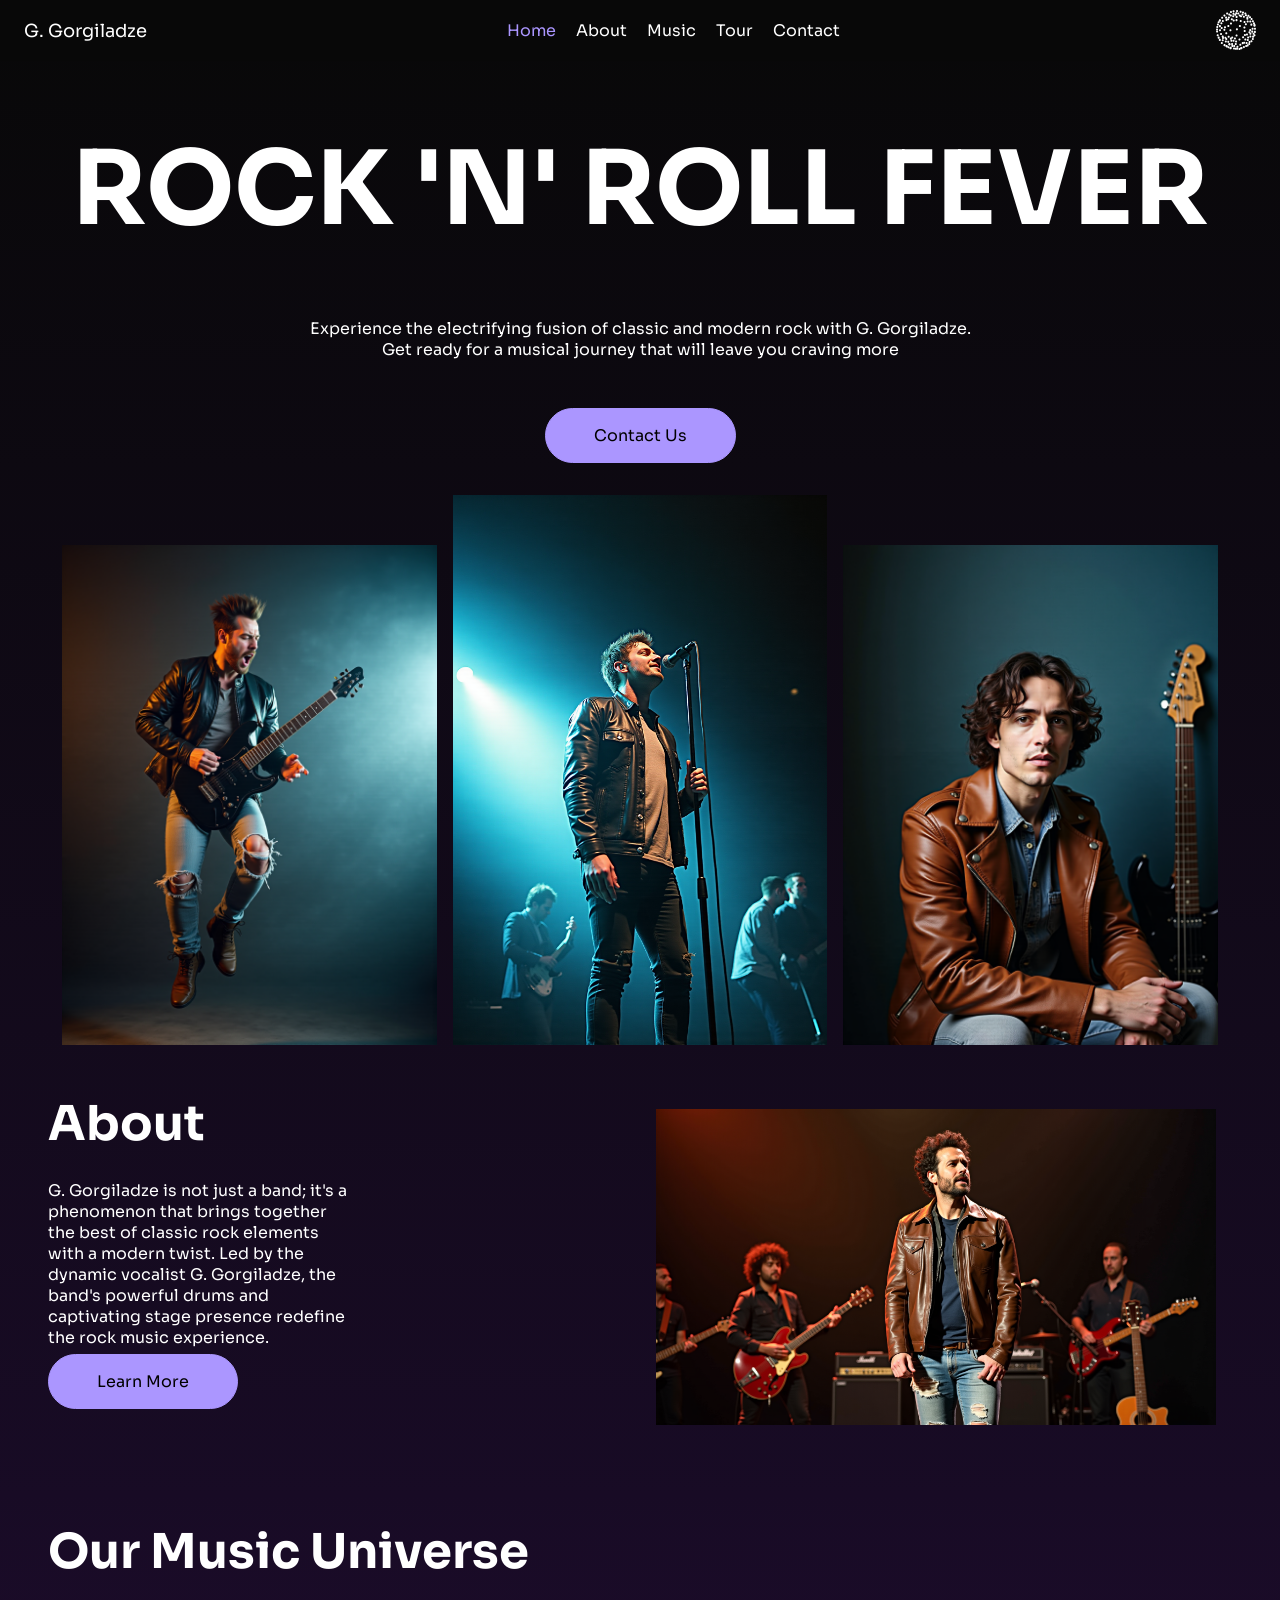
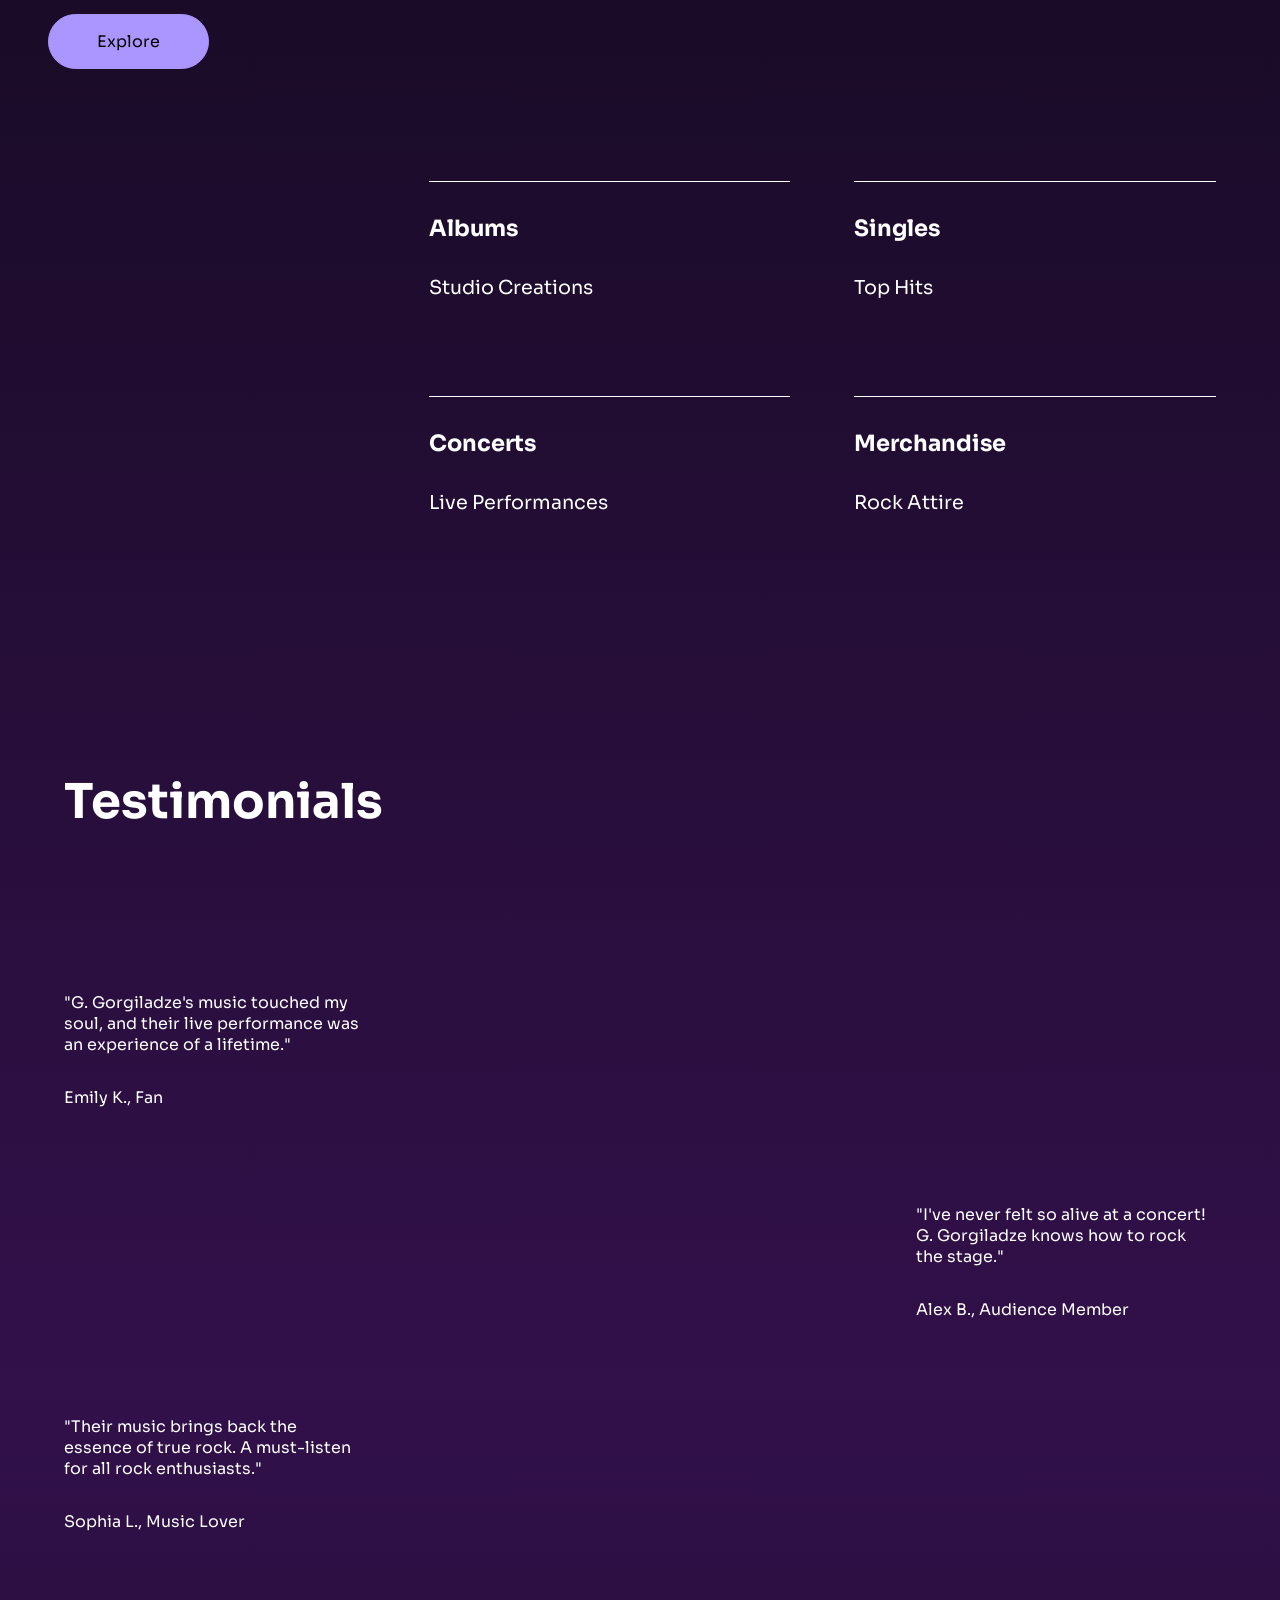
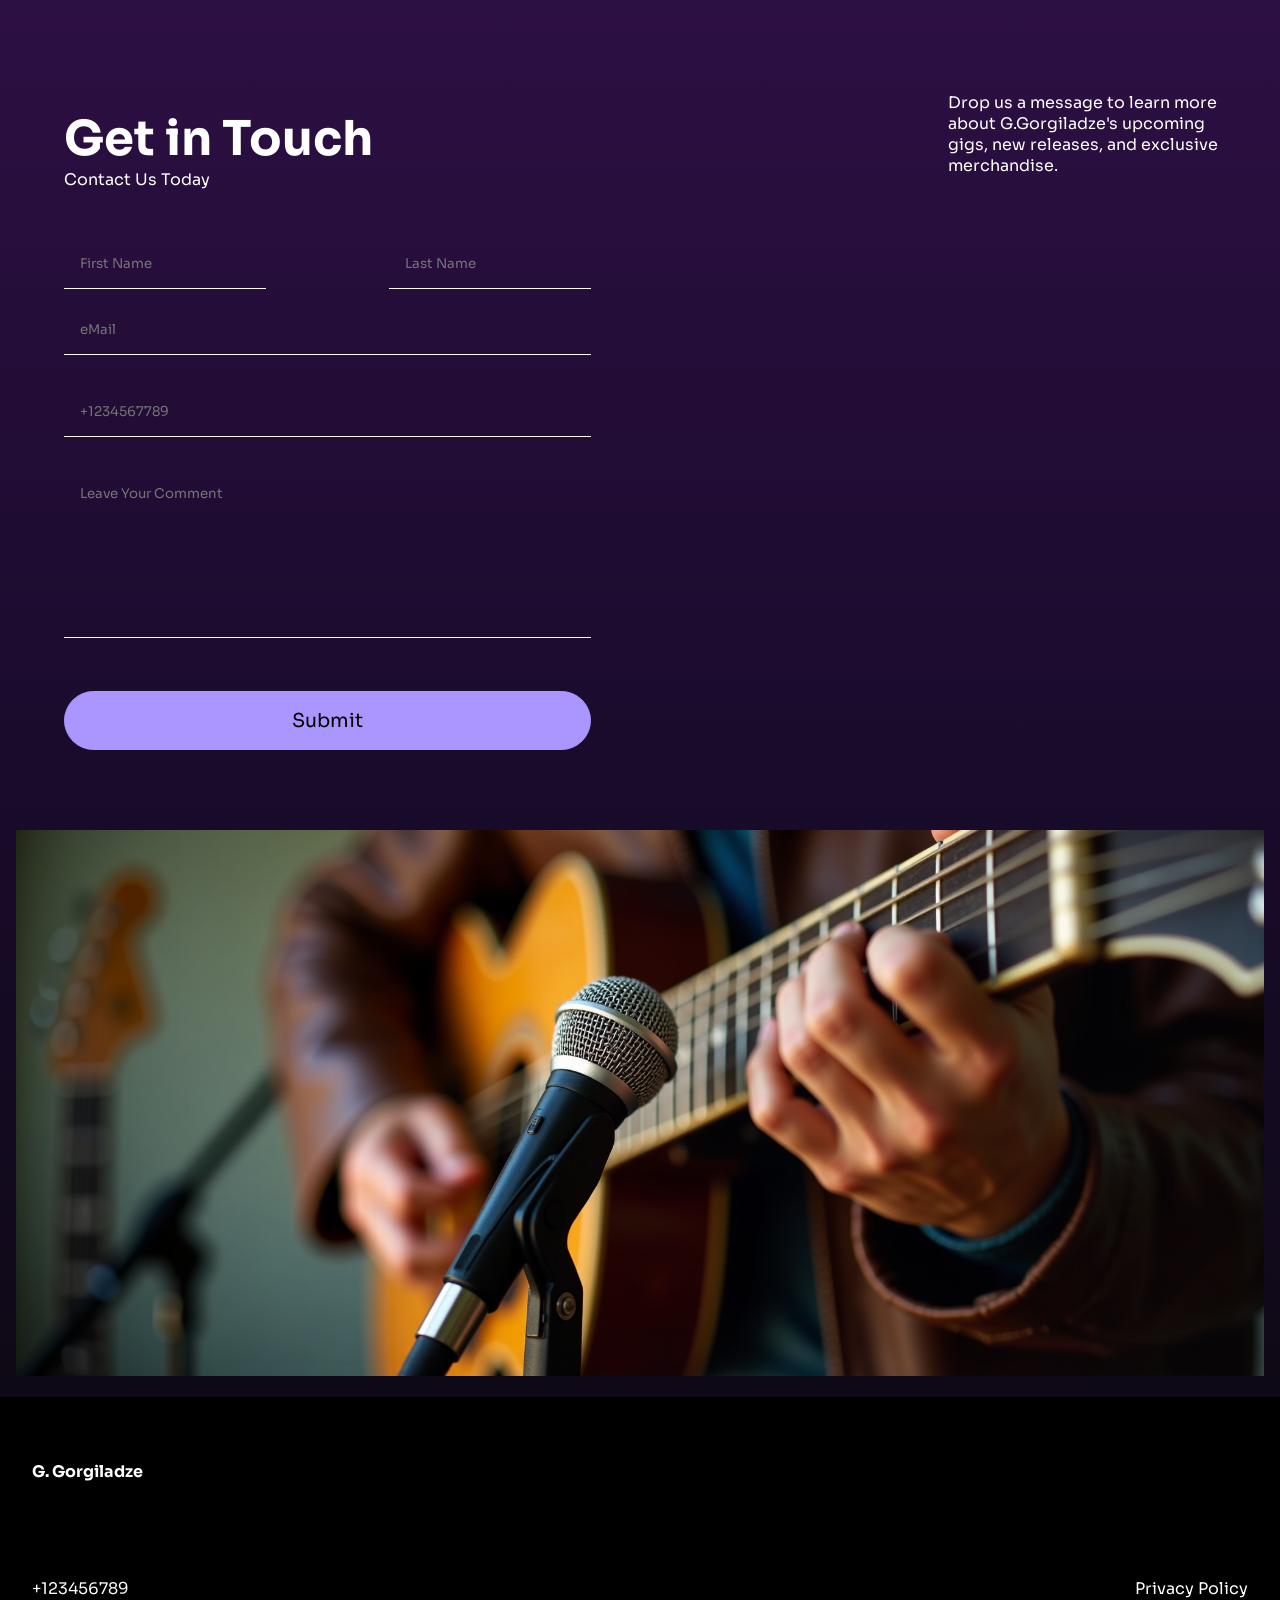
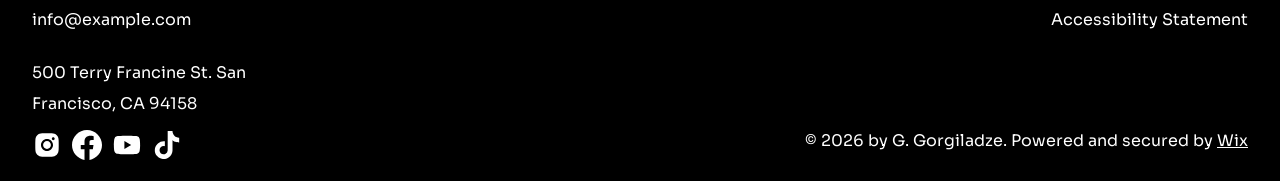
==== commit 89d79749: "cleaned typos and polishing  - final project" ====
--- a/index.html
+++ b/index.html
@@ -1,1011 +1,1011 @@
-<!doctype html>
-<html lang="en">
-  <head>
-    <meta charset="UTF-8" />
-    <meta name="viewport" content="width=device-width, initial-scale=1.0" />
-    <title>Rock 'N' Roll Fever</title>
-    <link rel="stylesheet" href="./styles/style.css" />
-    <link rel="stylesheet" href="./styles/home.css" />
-  </head>
-  <body>
-    <header class="header">
-      <div class="name">
-        <a href="index.html">G. Gorgiladze</a>
-      </div>
-      <nav class="menu" id="menu">
-        <a href="./index.html" class="home active"> Home </a>
-        <a href="./pages/about.html" class="about">About</a>
-        <a href="./pages/music.html" class="music">Music</a>
-        <a href="./pages/tour.html" class="tour">Tour</a>
-        <a href="./pages/contact.html" class="contact">Contact</a>
-      </nav>
-
-      <button class="hamburger-btn" id="hamburger">
-        <span class="hamburger-line"></span>
-        <span class="hamburger-line"></span>
-        <span class="hamburger-line"></span>
-      </button>
-
-      <div class="logo-container">
-        <a href="./index.html">
-          <svg
-            preserveAspectRatio="none"
-            data-bbox="20.001 20.001 159.998 159.998"
-            viewBox="20.001 20.001 159.998 159.998"
-            height="40"
-            width="40"
-            xmlns="http://www.w3.org/2000/svg"
-            data-type="color"
-            role="presentation"
-            aria-hidden="true"
-            aria-label=""
-          >
-            <defs>
-              <style>
-                #comp-m8bzujiv svg [data-color="1"] {
-                  fill: #ffffff;
-                }
-              </style>
-            </defs>
-            <g>
-              <path
-                fill="#ffffff"
-                d="M39.724 61.018c0 2.279-1.857 4.126-4.148 4.126-2.29 0-4.148-1.847-4.148-4.126 0-2.279 1.857-4.126 4.148-4.126 2.29 0 4.148 1.847 4.148 4.126z"
-                data-color="1"
-              ></path>
-              <path
-                fill="#ffffff"
-                d="M28.297 97.723c0 2.279-1.857 4.126-4.148 4.126-2.29 0-4.148-1.847-4.148-4.126 0-2.279 1.857-4.126 4.148-4.126 2.29 0 4.148 1.847 4.148 4.126z"
-                data-color="1"
-              ></path>
-              <path
-                fill="#ffffff"
-                d="M28.474 106.453c0 2.279-1.857 4.126-4.148 4.126-2.29 0-4.148-1.847-4.148-4.126 0-2.279 1.857-4.126 4.148-4.126 2.29 0 4.148 1.847 4.148 4.126z"
-                data-color="1"
-              ></path>
-              <path
-                fill="#ffffff"
-                d="M30.931 121.193c0 2.279-1.857 4.126-4.148 4.126-2.29 0-4.148-1.847-4.148-4.126 0-2.279 1.857-4.126 4.148-4.126 2.29 0 4.148 1.847 4.148 4.126z"
-                data-color="1"
-              ></path>
-              <path
-                fill="#ffffff"
-                d="M34.899 130.507c0 2.279-1.857 4.126-4.148 4.126-2.29 0-4.148-1.847-4.148-4.126 0-2.279 1.857-4.126 4.148-4.126 2.29 0 4.148 1.847 4.148 4.126z"
-                data-color="1"
-              ></path>
-              <path
-                fill="#ffffff"
-                d="M47.437 151.662c0 2.279-1.857 4.126-4.148 4.126-2.29 0-4.148-1.847-4.148-4.126 0-2.279 1.857-4.126 4.148-4.126 2.29 0 4.148 1.847 4.148 4.126z"
-                data-color="1"
-              ></path>
-              <path
-                fill="#ffffff"
-                d="M58.229 160.503c0 2.279-1.857 4.126-4.148 4.126-2.29 0-4.148-1.847-4.148-4.126 0-2.279 1.857-4.126 4.148-4.126 2.29 0 4.148 1.847 4.148 4.126z"
-                data-color="1"
-              ></path>
-              <path
-                fill="#ffffff"
-                d="M67.434 166.028c0 2.279-1.857 4.126-4.148 4.126-2.29 0-4.148-1.847-4.148-4.126 0-2.279 1.857-4.126 4.148-4.126 2.29 0 4.148 1.847 4.148 4.126z"
-                data-color="1"
-              ></path>
-              <path
-                fill="#ffffff"
-                d="M82.194 172.659c0 2.279-1.857 4.126-4.148 4.126-2.29 0-4.148-1.847-4.148-4.126 0-2.279 1.857-4.126 4.148-4.126 2.29 0 4.148 1.847 4.148 4.126z"
-                data-color="1"
-              ></path>
-              <path
-                fill="#ffffff"
-                d="M77.909 156.398c0 2.279-1.857 4.126-4.148 4.126-2.29 0-4.148-1.847-4.148-4.126 0-2.279 1.857-4.126 4.148-4.126 2.29 0 4.148 1.847 4.148 4.126z"
-                data-color="1"
-              ></path>
-              <path
-                fill="#ffffff"
-                d="M73.306 147.4c0 2.279-1.857 4.126-4.148 4.126-2.29 0-4.148-1.847-4.148-4.126 0-2.279 1.857-4.126 4.148-4.126 2.29 0 4.148 1.847 4.148 4.126z"
-                data-color="1"
-              ></path>
-              <path
-                fill="#ffffff"
-                d="M63.466 145.979c0 2.279-1.857 4.126-4.148 4.126-2.29 0-4.148-1.847-4.148-4.126 0-2.279 1.857-4.126 4.148-4.126 2.29 0 4.148 1.847 4.148 4.126z"
-                data-color="1"
-              ></path>
-              <path
-                fill="#ffffff"
-                d="M51.087 141.243c0 2.279-1.857 4.126-4.148 4.126-2.29 0-4.148-1.847-4.148-4.126 0-2.279 1.857-4.126 4.148-4.126 2.29 0 4.148 1.847 4.148 4.126z"
-                data-color="1"
-              ></path>
-              <path
-                fill="#ffffff"
-                d="M52.198 131.613c0 2.279-1.857 4.126-4.148 4.126-2.29 0-4.148-1.847-4.148-4.126 0-2.279 1.857-4.126 4.148-4.126 2.29 0 4.148 1.847 4.148 4.126z"
-                data-color="1"
-              ></path>
-              <path
-                fill="#ffffff"
-                d="M50.928 125.771c0 2.279-1.857 4.126-4.148 4.126-2.29 0-4.148-1.847-4.148-4.126 0-2.279 1.857-4.126 4.148-4.126 2.29 0 4.148 1.847 4.148 4.126z"
-                data-color="1"
-              ></path>
-              <path
-                fill="#ffffff"
-                d="M65.371 112.984c0 2.279-1.857 4.126-4.148 4.126-2.29 0-4.148-1.847-4.148-4.126 0-2.279 1.857-4.126 4.148-4.126 2.29 0 4.148 1.847 4.148 4.126z"
-                data-color="1"
-              ></path>
-              <path
-                fill="#ffffff"
-                d="M65.371 136.349c0 2.279-1.857 4.126-4.148 4.126-2.29 0-4.148-1.847-4.148-4.126 0-2.279 1.857-4.126 4.148-4.126 2.29 0 4.148 1.847 4.148 4.126z"
-                data-color="1"
-              ></path>
-              <path
-                fill="#ffffff"
-                d="M83.622 134.612c0 2.279-1.857 4.126-4.148 4.126-2.29 0-4.148-1.847-4.148-4.126 0-2.279 1.857-4.126 4.148-4.126 2.29 0 4.148 1.847 4.148 4.126z"
-                data-color="1"
-              ></path>
-              <path
-                fill="#ffffff"
-                d="M74.734 127.35c0 2.279-1.857 4.126-4.148 4.126-2.29 0-4.148-1.847-4.148-4.126 0-2.279 1.857-4.126 4.148-4.126 2.29 0 4.148 1.847 4.148 4.126z"
-                data-color="1"
-              ></path>
-              <path
-                fill="#ffffff"
-                d="M81.876 101.301c0 2.279-1.857 4.126-4.148 4.126-2.29 0-4.148-1.847-4.148-4.126 0-2.279 1.857-4.126 4.148-4.126 2.29 0 4.148 1.847 4.148 4.126z"
-                data-color="1"
-              ></path>
-              <path
-                fill="#ffffff"
-                d="M73.623 84.093c0 2.279-1.857 4.126-4.148 4.126-2.29 0-4.148-1.847-4.148-4.126 0-2.279 1.857-4.126 4.148-4.126 2.29 0 4.148 1.847 4.148 4.126z"
-                data-color="1"
-              ></path>
-              <path
-                fill="#ffffff"
-                d="M60.133 89.303c0 2.279-1.857 4.126-4.148 4.126-2.29 0-4.148-1.847-4.148-4.126 0-2.279 1.857-4.126 4.148-4.126 2.29 0 4.148 1.847 4.148 4.126z"
-                data-color="1"
-              ></path>
-              <path
-                fill="#ffffff"
-                d="M72.512 56.94c0 2.279-1.857 4.126-4.148 4.126-2.29 0-4.148-1.847-4.148-4.126 0-2.279 1.857-4.126 4.148-4.126 2.29 0 4.148 1.847 4.148 4.126z"
-                data-color="1"
-              ></path>
-              <path
-                fill="#ffffff"
-                d="M57.594 99.407c0 2.279-1.857 4.126-4.148 4.126-2.29 0-4.148-1.847-4.148-4.126 0-2.279 1.857-4.126 4.148-4.126 2.29 0 4.148 1.847 4.148 4.126z"
-                data-color="1"
-              ></path>
-              <path
-                fill="#ffffff"
-                d="M99.81 133.665c0 2.279-1.857 4.126-4.148 4.126-2.29 0-4.148-1.847-4.148-4.126 0-2.279 1.857-4.126 4.148-4.126 2.29 0 4.148 1.847 4.148 4.126z"
-                data-color="1"
-              ></path>
-              <path
-                fill="#ffffff"
-                d="M88.542 156.398c0 2.279-1.857 4.126-4.148 4.126-2.29 0-4.148-1.847-4.148-4.126 0-2.279 1.857-4.126 4.148-4.126 2.29 0 4.148 1.847 4.148 4.126z"
-                data-color="1"
-              ></path>
-              <path
-                fill="#ffffff"
-                d="M85.685 142.821c0 2.279-1.857 4.126-4.148 4.126-2.29 0-4.148-1.847-4.148-4.126 0-2.279 1.857-4.126 4.148-4.126 2.29 0 4.148 1.847 4.148 4.126z"
-                data-color="1"
-              ></path>
-              <path
-                fill="#ffffff"
-                d="M103.143 155.767c0 2.279-1.857 4.126-4.148 4.126-2.29 0-4.148-1.847-4.148-4.126 0-2.279 1.857-4.126 4.148-4.126 2.29 0 4.148 1.847 4.148 4.126z"
-                data-color="1"
-              ></path>
-              <path
-                fill="#ffffff"
-                d="M97.112 163.66c0 2.279-1.857 4.126-4.148 4.126-2.29 0-4.148-1.847-4.148-4.126 0-2.279 1.857-4.126 4.148-4.126 2.29 0 4.148 1.847 4.148 4.126z"
-                data-color="1"
-              ></path>
-              <path
-                fill="#ffffff"
-                d="M96.16 174.238c0 2.279-1.857 4.126-4.148 4.126-2.29 0-4.148-1.847-4.148-4.126 0-2.279 1.857-4.126 4.148-4.126 2.29 0 4.148 1.847 4.148 4.126z"
-                data-color="1"
-              ></path>
-              <path
-                fill="#ffffff"
-                d="M108.698 174.553c0 2.279-1.857 4.126-4.148 4.126-2.29 0-4.148-1.847-4.148-4.126 0-2.279 1.857-4.126 4.148-4.126 2.29 0 4.148 1.847 4.148 4.126z"
-                data-color="1"
-              ></path>
-              <path
-                fill="#ffffff"
-                d="M124.251 172.659c0 2.279-1.857 4.126-4.148 4.126-2.29 0-4.148-1.847-4.148-4.126 0-2.279 1.857-4.126 4.148-4.126 2.29 0 4.148 1.847 4.148 4.126z"
-                data-color="1"
-              ></path>
-              <path
-                fill="#ffffff"
-                d="M39.501 139.506c0 2.279-1.857 4.126-4.148 4.126-2.29 0-4.148-1.847-4.148-4.126 0-2.279 1.857-4.126 4.148-4.126 2.29 0 4.148 1.847 4.148 4.126z"
-                data-color="1"
-              ></path>
-              <path
-                fill="#ffffff"
-                d="M44.263 116.299c0 2.279-1.857 4.126-4.148 4.126-2.29 0-4.148-1.847-4.148-4.126 0-2.279 1.857-4.126 4.148-4.126 2.29 0 4.148 1.847 4.148 4.126z"
-                data-color="1"
-              ></path>
-              <path
-                fill="#ffffff"
-                d="M40.136 100.67c0 2.279-1.857 4.126-4.148 4.126-2.29 0-4.148-1.847-4.148-4.126 0-2.279 1.857-4.126 4.148-4.126 2.29 0 4.148 1.847 4.148 4.126z"
-                data-color="1"
-              ></path>
-              <path
-                fill="#ffffff"
-                d="M46.961 92.303c0 2.279-1.857 4.126-4.148 4.126-2.29 0-4.148-1.847-4.148-4.126 0-2.279 1.857-4.126 4.148-4.126 2.29 0 4.148 1.847 4.148 4.126z"
-                data-color="1"
-              ></path>
-              <path
-                fill="#ffffff"
-                d="M39.819 84.567c0 2.279-1.857 4.126-4.148 4.126-2.29 0-4.148-1.847-4.148-4.126 0-2.279 1.857-4.126 4.148-4.126 2.29 0 4.148 1.847 4.148 4.126z"
-                data-color="1"
-              ></path>
-              <path
-                fill="#ffffff"
-                d="M45.691 72.885c0 2.279-1.857 4.126-4.148 4.126-2.29 0-4.148-1.847-4.148-4.126 0-2.279 1.857-4.126 4.148-4.126 2.29 0 4.148 1.847 4.148 4.126z"
-                data-color="1"
-              ></path>
-              <path
-                fill="#ffffff"
-                d="M34.687 69.301c0 2.279-1.857 4.126-4.148 4.126-2.29 0-4.148-1.847-4.148-4.126 0-2.279 1.857-4.126 4.148-4.126 2.29 0 4.148 1.847 4.148 4.126z"
-                data-color="1"
-              ></path>
-              <path
-                fill="#ffffff"
-                d="M31.891 77.899c0 2.279-1.857 4.126-4.148 4.126-2.29 0-4.148-1.847-4.148-4.126 0-2.279 1.857-4.126 4.148-4.126 2.29 0 4.148 1.847 4.148 4.126z"
-                data-color="1"
-              ></path>
-              <path
-                fill="#ffffff"
-                d="M29.193 88.003c0 2.279-1.857 4.126-4.148 4.126-2.29 0-4.148-1.847-4.148-4.126 0-2.279 1.857-4.126 4.148-4.126 2.29 0 4.148 1.847 4.148 4.126z"
-                data-color="1"
-              ></path>
-              <path
-                fill="#ffffff"
-                d="M178.16 82.797c0 2.279-1.857 4.126-4.148 4.126-2.29 0-4.148-1.847-4.148-4.126 0-2.279 1.857-4.126 4.148-4.126 2.29 0 4.148 1.847 4.148 4.126z"
-                data-color="1"
-              ></path>
-              <path
-                fill="#ffffff"
-                d="M160.148 48.805c0 2.279-1.857 4.126-4.148 4.126-2.29 0-4.148-1.847-4.148-4.126 0-2.279 1.857-4.126 4.148-4.126 2.29 0 4.148 1.847 4.148 4.126z"
-                data-color="1"
-              ></path>
-              <path
-                fill="#ffffff"
-                d="M153.817 42.757c0 2.279-1.857 4.126-4.148 4.126-2.29 0-4.148-1.847-4.148-4.126 0-2.279 1.857-4.126 4.148-4.126 2.29 0 4.148 1.847 4.148 4.126z"
-                data-color="1"
-              ></path>
-              <path
-                fill="#ffffff"
-                d="M141.602 34.062c0 2.279-1.857 4.126-4.148 4.126-2.29 0-4.148-1.847-4.148-4.126 0-2.279 1.857-4.126 4.148-4.126 2.29 0 4.148 1.847 4.148 4.126z"
-                data-color="1"
-              ></path>
-              <path
-                fill="#ffffff"
-                d="M132.175 30.266c0 2.279-1.857 4.126-4.148 4.126-2.29 0-4.148-1.847-4.148-4.126 0-2.279 1.857-4.126 4.148-4.126 2.29 0 4.148 1.847 4.148 4.126z"
-                data-color="1"
-              ></path>
-              <path
-                fill="#ffffff"
-                d="M108.271 24.127c0 2.279-1.857 4.126-4.148 4.126-2.29 0-4.148-1.847-4.148-4.126 0-2.279 1.857-4.126 4.148-4.126 2.29 0 4.148 1.847 4.148 4.126z"
-                data-color="1"
-              ></path>
-              <path
-                fill="#ffffff"
-                d="M94.356 25.466c0 2.279-1.857 4.126-4.148 4.126-2.29 0-4.148-1.847-4.148-4.126 0-2.279 1.857-4.126 4.148-4.126 2.29 0 4.148 1.847 4.148 4.126z"
-                data-color="1"
-              ></path>
-              <path
-                fill="#ffffff"
-                d="M83.919 28.034c0 2.279-1.857 4.126-4.148 4.126-2.29 0-4.148-1.847-4.148-4.126 0-2.279 1.857-4.126 4.148-4.126 2.29 0 4.148 1.847 4.148 4.126z"
-                data-color="1"
-              ></path>
-              <path
-                fill="#ffffff"
-                d="M68.769 33.727c0 2.279-1.857 4.126-4.148 4.126-2.29 0-4.148-1.847-4.148-4.126 0-2.279 1.857-4.126 4.148-4.126 2.29 0 4.148 1.847 4.148 4.126z"
-                data-color="1"
-              ></path>
-              <path
-                fill="#ffffff"
-                d="M83.358 42.211c0 2.279-1.857 4.126-4.148 4.126-2.29 0-4.148-1.847-4.148-4.126 0-2.279 1.857-4.126 4.148-4.126 2.29 0 4.148 1.847 4.148 4.126z"
-                data-color="1"
-              ></path>
-              <path
-                fill="#ffffff"
-                d="M77.327 37.79c0 2.279-1.857 4.126-4.148 4.126-2.29 0-4.148-1.847-4.148-4.126 0-2.279 1.857-4.126 4.148-4.126 2.29 0 4.148 1.847 4.148 4.126z"
-                data-color="1"
-              ></path>
-              <path
-                fill="#ffffff"
-                d="M93.009 45.337c0 2.279-1.857 4.126-4.148 4.126-2.29 0-4.148-1.847-4.148-4.126 0-2.279 1.857-4.126 4.148-4.126 2.29 0 4.148 1.847 4.148 4.126z"
-                data-color="1"
-              ></path>
-              <path
-                fill="#ffffff"
-                d="M100.977 39.42c0 2.279-1.857 4.126-4.148 4.126-2.29 0-4.148-1.847-4.148-4.126 0-2.279 1.857-4.126 4.148-4.126 2.29 0 4.148 1.847 4.148 4.126z"
-                data-color="1"
-              ></path>
-              <path
-                fill="#ffffff"
-                d="M93.994 35c0 2.279-1.857 4.126-4.148 4.126-2.29 0-4.148-1.847-4.148-4.126 0-2.279 1.857-4.126 4.148-4.126 2.29 0 4.148 1.847 4.148 4.126z"
-                data-color="1"
-              ></path>
-              <path
-                fill="#ffffff"
-                d="M113.097 34.062c0 2.279-1.857 4.126-4.148 4.126-2.29 0-4.148-1.847-4.148-4.126 0-2.279 1.857-4.126 4.148-4.126 2.29 0 4.148 1.847 4.148 4.126z"
-                data-color="1"
-              ></path>
-              <path
-                fill="#ffffff"
-                d="M105.162 33.43c0 2.279-1.857 4.126-4.148 4.126-2.29 0-4.148-1.847-4.148-4.126 0-2.279 1.857-4.126 4.148-4.126 2.29 0 4.148 1.847 4.148 4.126z"
-                data-color="1"
-              ></path>
-              <path
-                fill="#ffffff"
-                d="M119.157 41.653c0 2.279-1.857 4.126-4.148 4.126-2.29 0-4.148-1.847-4.148-4.126 0-2.279 1.857-4.126 4.148-4.126 2.29 0 4.148 1.847 4.148 4.126z"
-                data-color="1"
-              ></path>
-              <path
-                fill="#ffffff"
-                d="M124.207 44.89c0 2.279-1.857 4.126-4.148 4.126-2.29 0-4.148-1.847-4.148-4.126 0-2.279 1.857-4.126 4.148-4.126 2.29 0 4.148 1.847 4.148 4.126z"
-                data-color="1"
-              ></path>
-              <path
-                fill="#ffffff"
-                d="M123.085 64.091c0 2.279-1.857 4.126-4.148 4.126-2.29 0-4.148-1.847-4.148-4.126 0-2.279 1.857-4.126 4.148-4.126 2.29 0 4.148 1.847 4.148 4.126z"
-                data-color="1"
-              ></path>
-              <path
-                fill="#ffffff"
-                d="M106.476 47.569c0 2.279-1.857 4.126-4.148 4.126-2.29 0-4.148-1.847-4.148-4.126 0-2.279 1.857-4.126 4.148-4.126 2.29 0 4.148 1.847 4.148 4.126z"
-                data-color="1"
-              ></path>
-              <path
-                fill="#ffffff"
-                d="M94.805 61.635c0 2.279-1.857 4.126-4.148 4.126-2.29 0-4.148-1.847-4.148-4.126 0-2.279 1.857-4.126 4.148-4.126 2.29 0 4.148 1.847 4.148 4.126z"
-                data-color="1"
-              ></path>
-              <path
-                fill="#ffffff"
-                d="M106.251 60.518c0 2.279-1.857 4.126-4.148 4.126-2.29 0-4.148-1.847-4.148-4.126 0-2.279 1.857-4.126 4.148-4.126 2.29 0 4.148 1.847 4.148 4.126z"
-                data-color="1"
-              ></path>
-              <path
-                fill="#ffffff"
-                d="M119.718 83.961c0 2.279-1.857 4.126-4.148 4.126-2.29 0-4.148-1.847-4.148-4.126 0-2.279 1.857-4.126 4.148-4.126 2.29 0 4.148 1.847 4.148 4.126z"
-                data-color="1"
-              ></path>
-              <path
-                fill="#ffffff"
-                d="M137.786 90.324c0 2.279-1.857 4.126-4.148 4.126-2.29 0-4.148-1.847-4.148-4.126 0-2.279 1.857-4.126 4.148-4.126 2.29 0 4.148 1.847 4.148 4.126z"
-                data-color="1"
-              ></path>
-              <path
-                fill="#ffffff"
-                d="M143.622 77.152c0 2.279-1.857 4.126-4.148 4.126-2.29 0-4.148-1.847-4.148-4.126 0-2.279 1.857-4.126 4.148-4.126 2.29 0 4.148 1.847 4.148 4.126z"
-                data-color="1"
-              ></path>
-              <path
-                fill="#ffffff"
-                d="M157.874 108.743c0 2.279-1.857 4.126-4.148 4.126-2.29 0-4.148-1.847-4.148-4.126 0-2.279 1.857-4.126 4.148-4.126 2.29 0 4.148 1.847 4.148 4.126z"
-                data-color="1"
-              ></path>
-              <path
-                fill="#ffffff"
-                d="M138.235 68.221c0 2.279-1.857 4.126-4.148 4.126-2.29 0-4.148-1.847-4.148-4.126 0-2.279 1.857-4.126 4.148-4.126 2.29 0 4.148 1.847 4.148 4.126z"
-                data-color="1"
-              ></path>
-              <path
-                fill="#ffffff"
-                d="M84.031 73.691c0 2.279-1.857 4.126-4.148 4.126-2.29 0-4.148-1.847-4.148-4.126 0-2.279 1.857-4.126 4.148-4.126 2.29 0 4.148 1.847 4.148 4.126z"
-                data-color="1"
-              ></path>
-              <path
-                fill="#ffffff"
-                d="M75.839 49.69c0 2.279-1.857 4.126-4.148 4.126-2.29 0-4.148-1.847-4.148-4.126 0-2.279 1.857-4.126 4.148-4.126 2.29 0 4.148 1.847 4.148 4.126z"
-                data-color="1"
-              ></path>
-              <path
-                fill="#ffffff"
-                d="M87.51 57.281c0 2.279-1.857 4.126-4.148 4.126-2.29 0-4.148-1.847-4.148-4.126 0-2.279 1.857-4.126 4.148-4.126 2.29 0 4.148 1.847 4.148 4.126z"
-                data-color="1"
-              ></path>
-              <path
-                fill="#ffffff"
-                d="M65.963 60.407c0 2.279-1.857 4.126-4.148 4.126-2.29 0-4.148-1.847-4.148-4.126 0-2.279 1.857-4.126 4.148-4.126 2.29 0 4.148 1.847 4.148 4.126z"
-                data-color="1"
-              ></path>
-              <path
-                fill="#ffffff"
-                d="M64.617 50.583c0 2.279-1.857 4.126-4.148 4.126-2.29 0-4.148-1.847-4.148-4.126 0-2.279 1.857-4.126 4.148-4.126 2.29 0 4.148 1.847 4.148 4.126z"
-                data-color="1"
-              ></path>
-              <path
-                fill="#ffffff"
-                d="M57.771 42.434c0 2.279-1.857 4.126-4.148 4.126-2.29 0-4.148-1.847-4.148-4.126 0-2.279 1.857-4.126 4.148-4.126 2.29 0 4.148 1.847 4.148 4.126z"
-                data-color="1"
-              ></path>
-              <path
-                fill="#ffffff"
-                d="M48.681 51.03c0 2.279-1.857 4.126-4.148 4.126-2.29 0-4.148-1.847-4.148-4.126 0-2.279 1.857-4.126 4.148-4.126 2.29 0 4.148 1.847 4.148 4.126z"
-                data-color="1"
-              ></path>
-              <path
-                fill="#ffffff"
-                d="M51.538 63.659c0 2.279-1.857 4.126-4.148 4.126-2.29 0-4.148-1.847-4.148-4.126 0-2.279 1.857-4.126 4.148-4.126 2.29 0 4.148 1.847 4.148 4.126z"
-                data-color="1"
-              ></path>
-              <path
-                fill="#ffffff"
-                d="M39.03 63.309c0 2.279-1.857 4.126-4.148 4.126-2.29 0-4.148-1.847-4.148-4.126 0-2.279 1.857-4.126 4.148-4.126 2.29 0 4.148 1.847 4.148 4.126z"
-                data-color="1"
-              ></path>
-              <path
-                fill="#ffffff"
-                d="M122.524 27.141c0 2.279-1.857 4.126-4.148 4.126-2.29 0-4.148-1.847-4.148-4.126 0-2.279 1.857-4.126 4.148-4.126 2.29 0 4.148 1.847 4.148 4.126z"
-                data-color="1"
-              ></path>
-              <path
-                fill="#ffffff"
-                d="M135.654 46.899c0 2.279-1.857 4.126-4.148 4.126-2.29 0-4.148-1.847-4.148-4.126 0-2.279 1.857-4.126 4.148-4.126 2.29 0 4.148 1.847 4.148 4.126z"
-                data-color="1"
-              ></path>
-              <path
-                fill="#ffffff"
-                d="M149.682 55.049c0 2.279-1.857 4.126-4.148 4.126-2.29 0-4.148-1.847-4.148-4.126 0-2.279 1.857-4.126 4.148-4.126 2.29 0 4.148 1.847 4.148 4.126z"
-                data-color="1"
-              ></path>
-              <path
-                fill="#ffffff"
-                d="M149.682 49.681c0 2.279-1.857 4.126-4.148 4.126-2.29 0-4.148-1.847-4.148-4.126 0-2.279 1.857-4.126 4.148-4.126 2.29 0 4.148 1.847 4.148 4.126z"
-                data-color="1"
-              ></path>
-              <path
-                fill="#ffffff"
-                d="M143.975 40.909c0 2.279-1.857 4.126-4.148 4.126-2.29 0-4.148-1.847-4.148-4.126 0-2.279 1.857-4.126 4.148-4.126 2.29 0 4.148 1.847 4.148 4.126z"
-                data-color="1"
-              ></path>
-              <path
-                fill="#ffffff"
-                d="M129.984 38.328c0 2.279-1.857 4.126-4.148 4.126-2.29 0-4.148-1.847-4.148-4.126 0-2.279 1.857-4.126 4.148-4.126 2.29 0 4.148 1.847 4.148 4.126z"
-                data-color="1"
-              ></path>
-              <path
-                fill="#ffffff"
-                d="M150.804 65.765c0 2.279-1.857 4.126-4.148 4.126-2.29 0-4.148-1.847-4.148-4.126 0-2.279 1.857-4.126 4.148-4.126 2.29 0 4.148 1.847 4.148 4.126z"
-                data-color="1"
-              ></path>
-              <path
-                fill="#ffffff"
-                d="M161.353 66.212c0 2.279-1.857 4.126-4.148 4.126-2.29 0-4.148-1.847-4.148-4.126 0-2.279 1.857-4.126 4.148-4.126 2.29 0 4.148 1.847 4.148 4.126z"
-                data-color="1"
-              ></path>
-              <path
-                fill="#ffffff"
-                d="M165.505 78.603c0 2.279-1.857 4.126-4.148 4.126-2.29 0-4.148-1.847-4.148-4.126 0-2.279 1.857-4.126 4.148-4.126 2.29 0 4.148 1.847 4.148 4.126z"
-                data-color="1"
-              ></path>
-              <path
-                fill="#ffffff"
-                d="M175.834 73.397c0 2.279-1.857 4.126-4.148 4.126-2.29 0-4.148-1.847-4.148-4.126 0-2.279 1.857-4.126 4.148-4.126 2.29 0 4.148 1.847 4.148 4.126z"
-                data-color="1"
-              ></path>
-              <path
-                fill="#ffffff"
-                d="M171.698 65.35c0 2.279-1.857 4.126-4.148 4.126-2.29 0-4.148-1.847-4.148-4.126 0-2.279 1.857-4.126 4.148-4.126 2.29 0 4.148 1.847 4.148 4.126z"
-                data-color="1"
-              ></path>
-              <path
-                fill="#ffffff"
-                d="M166.424 56.308c0 2.279-1.857 4.126-4.148 4.126-2.29 0-4.148-1.847-4.148-4.126 0-2.279 1.857-4.126 4.148-4.126 2.29 0 4.148 1.847 4.148 4.126z"
-                data-color="1"
-              ></path>
-              <path
-                fill="#ffffff"
-                d="M65.863 163.654c0 2.279-1.857 4.126-4.148 4.126-2.29 0-4.148-1.847-4.148-4.126 0-2.279 1.857-4.126 4.148-4.126 2.29 0 4.148 1.847 4.148 4.126z"
-                data-color="1"
-              ></path>
-              <path
-                fill="#ffffff"
-                d="M102.762 175.02c0 2.279-1.857 4.126-4.148 4.126-2.29 0-4.148-1.847-4.148-4.126 0-2.279 1.857-4.126 4.148-4.126 2.29 0 4.148 1.847 4.148 4.126z"
-                data-color="1"
-              ></path>
-              <path
-                fill="#ffffff"
-                d="M109.951 166.951c0 2.279-1.857 4.126-4.148 4.126-2.29 0-4.148-1.847-4.148-4.126 0-2.279 1.857-4.126 4.148-4.126 2.29 0 4.148 1.847 4.148 4.126z"
-                data-color="1"
-              ></path>
-              <path
-                fill="#ffffff"
-                d="M126.356 172.4c0 2.279-1.857 4.126-4.148 4.126-2.29 0-4.148-1.847-4.148-4.126 0-2.279 1.857-4.126 4.148-4.126 2.29 0 4.148 1.847 4.148 4.126z"
-                data-color="1"
-              ></path>
-              <path
-                fill="#ffffff"
-                d="M135.72 168.454c0 2.279-1.857 4.126-4.148 4.126-2.29 0-4.148-1.847-4.148-4.126 0-2.279 1.857-4.126 4.148-4.126 2.29 0 4.148 1.847 4.148 4.126z"
-                data-color="1"
-              ></path>
-              <path
-                fill="#ffffff"
-                d="M156.987 155.982c0 2.279-1.857 4.126-4.148 4.126-2.29 0-4.148-1.847-4.148-4.126 0-2.279 1.857-4.126 4.148-4.126 2.29 0 4.148 1.847 4.148 4.126z"
-                data-color="1"
-              ></path>
-              <path
-                fill="#ffffff"
-                d="M165.875 145.247c0 2.279-1.857 4.126-4.148 4.126-2.29 0-4.148-1.847-4.148-4.126 0-2.279 1.857-4.126 4.148-4.126 2.29 0 4.148 1.847 4.148 4.126z"
-                data-color="1"
-              ></path>
-              <path
-                fill="#ffffff"
-                d="M171.429 136.09c0 2.279-1.857 4.126-4.148 4.126-2.29 0-4.148-1.847-4.148-4.126 0-2.279 1.857-4.126 4.148-4.126 2.29 0 4.148 1.847 4.148 4.126z"
-                data-color="1"
-              ></path>
-              <path
-                fill="#ffffff"
-                d="M178.095 121.408c0 2.279-1.857 4.126-4.148 4.126-2.29 0-4.148-1.847-4.148-4.126 0-2.279 1.857-4.126 4.148-4.126 2.29 0 4.148 1.847 4.148 4.126z"
-                data-color="1"
-              ></path>
-              <path
-                fill="#ffffff"
-                d="M161.748 125.671c0 2.279-1.857 4.126-4.148 4.126-2.29 0-4.148-1.847-4.148-4.126 0-2.279 1.857-4.126 4.148-4.126 2.29 0 4.148 1.847 4.148 4.126z"
-                data-color="1"
-              ></path>
-              <path
-                fill="#ffffff"
-                d="M172.54 126.618c0 2.279-1.857 4.126-4.148 4.126-2.29 0-4.148-1.847-4.148-4.126 0-2.279 1.857-4.126 4.148-4.126 2.29 0 4.148 1.847 4.148 4.126z"
-                data-color="1"
-              ></path>
-              <path
-                fill="#ffffff"
-                d="M152.702 130.249c0 2.279-1.857 4.126-4.148 4.126-2.29 0-4.148-1.847-4.148-4.126 0-2.279 1.857-4.126 4.148-4.126 2.29 0 4.148 1.847 4.148 4.126z"
-                data-color="1"
-              ></path>
-              <path
-                fill="#ffffff"
-                d="M151.273 140.037c0 2.279-1.857 4.126-4.148 4.126-2.29 0-4.148-1.847-4.148-4.126 0-2.279 1.857-4.126 4.148-4.126 2.29 0 4.148 1.847 4.148 4.126z"
-                data-color="1"
-              ></path>
-              <path
-                fill="#ffffff"
-                d="M146.512 152.351c0 2.279-1.857 4.126-4.148 4.126-2.29 0-4.148-1.847-4.148-4.126 0-2.279 1.857-4.126 4.148-4.126 2.29 0 4.148 1.847 4.148 4.126z"
-                data-color="1"
-              ></path>
-              <path
-                fill="#ffffff"
-                d="M150.639 161.507c0 2.279-1.857 4.126-4.148 4.126-2.29 0-4.148-1.847-4.148-4.126 0-2.279 1.857-4.126 4.148-4.126 2.29 0 4.148 1.847 4.148 4.126z"
-                data-color="1"
-              ></path>
-              <path
-                fill="#ffffff"
-                d="M136.831 151.246c0 2.279-1.857 4.126-4.148 4.126-2.29 0-4.148-1.847-4.148-4.126 0-2.279 1.857-4.126 4.148-4.126 2.29 0 4.148 1.847 4.148 4.126z"
-                data-color="1"
-              ></path>
-              <path
-                fill="#ffffff"
-                d="M130.959 152.509c0 2.279-1.857 4.126-4.148 4.126-2.29 0-4.148-1.847-4.148-4.126 0-2.279 1.857-4.126 4.148-4.126 2.29 0 4.148 1.847 4.148 4.126z"
-                data-color="1"
-              ></path>
-              <path
-                fill="#ffffff"
-                d="M118.104 138.142c0 2.279-1.857 4.126-4.148 4.126-2.29 0-4.148-1.847-4.148-4.126 0-2.279 1.857-4.126 4.148-4.126 2.29 0 4.148 1.847 4.148 4.126z"
-                data-color="1"
-              ></path>
-              <path
-                fill="#ffffff"
-                d="M141.592 138.142c0 2.279-1.857 4.126-4.148 4.126-2.29 0-4.148-1.847-4.148-4.126 0-2.279 1.857-4.126 4.148-4.126 2.29 0 4.148 1.847 4.148 4.126z"
-                data-color="1"
-              ></path>
-              <path
-                fill="#ffffff"
-                d="M139.847 119.987c0 2.279-1.857 4.126-4.148 4.126-2.29 0-4.148-1.847-4.148-4.126 0-2.279 1.857-4.126 4.148-4.126 2.29 0 4.148 1.847 4.148 4.126z"
-                data-color="1"
-              ></path>
-              <path
-                fill="#ffffff"
-                d="M132.546 128.828c0 2.279-1.857 4.126-4.148 4.126-2.29 0-4.148-1.847-4.148-4.126 0-2.279 1.857-4.126 4.148-4.126 2.29 0 4.148 1.847 4.148 4.126z"
-                data-color="1"
-              ></path>
-              <path
-                fill="#ffffff"
-                d="M106.359 121.724c0 2.279-1.857 4.126-4.148 4.126-2.29 0-4.148-1.847-4.148-4.126 0-2.279 1.857-4.126 4.148-4.126 2.29 0 4.148 1.847 4.148 4.126z"
-                data-color="1"
-              ></path>
-              <path
-                fill="#ffffff"
-                d="M89.06 129.933c0 2.279-1.857 4.126-4.148 4.126-2.29 0-4.148-1.847-4.148-4.126 0-2.279 1.857-4.126 4.148-4.126 2.29 0 4.148 1.847 4.148 4.126z"
-                data-color="1"
-              ></path>
-              <path
-                fill="#ffffff"
-                d="M94.298 143.352c0 2.279-1.857 4.126-4.148 4.126-2.29 0-4.148-1.847-4.148-4.126 0-2.279 1.857-4.126 4.148-4.126 2.29 0 4.148 1.847 4.148 4.126z"
-                data-color="1"
-              ></path>
-              <path
-                fill="#ffffff"
-                d="M61.763 131.038c0 2.279-1.857 4.126-4.148 4.126-2.29 0-4.148-1.847-4.148-4.126 0-2.279 1.857-4.126 4.148-4.126 2.29 0 4.148 1.847 4.148 4.126z"
-                data-color="1"
-              ></path>
-              <path
-                fill="#ffffff"
-                d="M104.455 145.878c0 2.279-1.857 4.126-4.148 4.126-2.29 0-4.148-1.847-4.148-4.126 0-2.279 1.857-4.126 4.148-4.126 2.29 0 4.148 1.847 4.148 4.126z"
-                data-color="1"
-              ></path>
-              <path
-                fill="#ffffff"
-                d="M138.894 103.884c0 2.279-1.857 4.126-4.148 4.126-2.29 0-4.148-1.847-4.148-4.126 0-2.279 1.857-4.126 4.148-4.126 2.29 0 4.148 1.847 4.148 4.126z"
-                data-color="1"
-              ></path>
-              <path
-                fill="#ffffff"
-                d="M161.748 115.093c0 2.279-1.857 4.126-4.148 4.126-2.29 0-4.148-1.847-4.148-4.126 0-2.279 1.857-4.126 4.148-4.126 2.29 0 4.148 1.847 4.148 4.126z"
-                data-color="1"
-              ></path>
-              <path
-                fill="#ffffff"
-                d="M148.099 117.935c0 2.279-1.857 4.126-4.148 4.126-2.29 0-4.148-1.847-4.148-4.126 0-2.279 1.857-4.126 4.148-4.126 2.29 0 4.148 1.847 4.148 4.126z"
-                data-color="1"
-              ></path>
-              <path
-                fill="#ffffff"
-                d="M161.113 100.569c0 2.279-1.857 4.126-4.148 4.126-2.29 0-4.148-1.847-4.148-4.126 0-2.279 1.857-4.126 4.148-4.126 2.29 0 4.148 1.847 4.148 4.126z"
-                data-color="1"
-              ></path>
-              <path
-                fill="#ffffff"
-                d="M169.049 106.568c0 2.279-1.857 4.126-4.148 4.126-2.29 0-4.148-1.847-4.148-4.126 0-2.279 1.857-4.126 4.148-4.126 2.29 0 4.148 1.847 4.148 4.126z"
-                data-color="1"
-              ></path>
-              <path
-                fill="#ffffff"
-                d="M179.682 107.515c0 2.279-1.857 4.126-4.148 4.126-2.29 0-4.148-1.847-4.148-4.126 0-2.279 1.857-4.126 4.148-4.126 2.29 0 4.148 1.847 4.148 4.126z"
-                data-color="1"
-              ></path>
-              <path
-                fill="#ffffff"
-                d="M179.999 95.044c0 2.279-1.857 4.126-4.148 4.126-2.29 0-4.148-1.847-4.148-4.126 0-2.279 1.857-4.126 4.148-4.126 2.29 0 4.148 1.847 4.148 4.126z"
-                data-color="1"
-              ></path>
-              <path
-                fill="#ffffff"
-                d="M174.457 115.166c0 2.279-1.857 4.126-4.148 4.126-2.29 0-4.148-1.847-4.148-4.126 0-2.279 1.857-4.126 4.148-4.126 2.29 0 4.148 1.847 4.148 4.126z"
-                data-color="1"
-              ></path>
-              <path
-                fill="#ffffff"
-                d="M170.477 95.359c0 2.279-1.857 4.126-4.148 4.126-2.29 0-4.148-1.847-4.148-4.126 0-2.279 1.857-4.126 4.148-4.126 2.29 0 4.148 1.847 4.148 4.126z"
-                data-color="1"
-              ></path>
-              <path
-                fill="#ffffff"
-                d="M178.095 79.572c0 2.279-1.857 4.126-4.148 4.126-2.29 0-4.148-1.847-4.148-4.126 0-2.279 1.857-4.126 4.148-4.126 2.29 0 4.148 1.847 4.148 4.126z"
-                data-color="1"
-              ></path>
-              <path
-                fill="#ffffff"
-                d="M144.766 163.875c0 2.279-1.857 4.126-4.148 4.126-2.29 0-4.148-1.847-4.148-4.126 0-2.279 1.857-4.126 4.148-4.126 2.29 0 4.148 1.847 4.148 4.126z"
-                data-color="1"
-              ></path>
-              <path
-                fill="#ffffff"
-                d="M121.437 159.139c0 2.279-1.857 4.126-4.148 4.126-2.29 0-4.148-1.847-4.148-4.126 0-2.279 1.857-4.126 4.148-4.126 2.29 0 4.148 1.847 4.148 4.126z"
-                data-color="1"
-              ></path>
-              <path
-                fill="#ffffff"
-                d="M118.104 175.873c0 2.279-1.857 4.126-4.148 4.126-2.29 0-4.148-1.847-4.148-4.126 0-2.279 1.857-4.126 4.148-4.126 2.29 0 4.148 1.847 4.148 4.126z"
-                data-color="1"
-              ></path>
-              <path
-                fill="#ffffff"
-                d="M107.81 97.469c0 2.279-1.857 4.126-4.148 4.126-2.29 0-4.148-1.847-4.148-4.126 0-2.279 1.857-4.126 4.148-4.126 2.29 0 4.148 1.847 4.148 4.126z"
-                data-color="1"
-              ></path>
-              <path
-                fill="#ffffff"
-                d="M89.536 163.56c0 2.279-1.857 4.126-4.148 4.126-2.29 0-4.148-1.847-4.148-4.126 0-2.279 1.857-4.126 4.148-4.126 2.29 0 4.148 1.847 4.148 4.126z"
-                data-color="1"
-              ></path>
-              <path
-                fill="#ffffff"
-                d="M77.792 157.718c0 2.279-1.857 4.126-4.148 4.126-2.29 0-4.148-1.847-4.148-4.126 0-2.279 1.857-4.126 4.148-4.126 2.29 0 4.148 1.847 4.148 4.126z"
-                data-color="1"
-              ></path>
-              <path
-                fill="#ffffff"
-                d="M74.189 168.664c0 2.279-1.857 4.126-4.148 4.126-2.29 0-4.148-1.847-4.148-4.126 0-2.279 1.857-4.126 4.148-4.126 2.29 0 4.148 1.847 4.148 4.126z"
-                data-color="1"
-              ></path>
-              <path
-                fill="#ffffff"
-                d="M82.833 171.445c0 2.279-1.857 4.126-4.148 4.126-2.29 0-4.148-1.847-4.148-4.126 0-2.279 1.857-4.126 4.148-4.126 2.29 0 4.148 1.847 4.148 4.126z"
-                data-color="1"
-              ></path>
-              <path
-                fill="#ffffff"
-                d="M158.313 147.795c0 2.279-1.857 4.126-4.148 4.126-2.29 0-4.148-1.847-4.148-4.126 0-2.279 1.857-4.126 4.148-4.126 2.29 0 4.148 1.847 4.148 4.126z"
-                data-color="1"
-              ></path>
-            </g>
-          </svg>
-        </a>
-      </div>
-    </header>
-    <section class="hero">
-      <h1>Rock 'n' Roll Fever</h1>
-      <h4>
-        Experience the electrifying fusion of classic and modern rock with G.
-        Gorgiladze. <br />
-        Get ready for a musical journey that will leave you craving more
-      </h4>
-      <div class="main-btn" id="conact-us-btn">
-        <a href="./pages/contact.html">Contact Us</a>
-      </div>
-      <div class="pic-container">
-        <img src="./img/hero1.png" alt="a misician playing guitar" />
-        <img src="./img/hero2.png" alt="a musician singing" />
-        <img
-          src="./img/hero3.png"
-          alt="a musician sitting with guitar beside him"
-        />
-      </div>
-    </section>
-
-    <section class="about-section">
-      <div class="about-grid">
-        <h2>About</h2>
-        <p>
-          G. Gorgiladze is not just a band; it's a phenomenon that brings
-          together the best of classic rock elements with a modern twist. Led by
-          the dynamic vocalist G. Gorgiladze, the band's powerful drums and
-          captivating stage presence redefine the rock music experience.
-        </p>
-        <div class="main-btn">
-          <a href="./pages/about.html">Learn More</a>
-        </div>
-        <img
-          src="./img/main-about.png"
-          alt="musician standing, looking in the distance"
-        />
-      </div>
-    </section>
-
-    <section class="universe">
-      <div class="row-1">
-        <h2 class="universe-header">Our Music Univese</h2>
-        <div class="main-btn"><a href="./pages/music.html">Explore</a></div>
-      </div>
-      <div class="row-2">
-        <div class="row-2-grid">
-          <div class="albums">
-            <div class="section-line"></div>
-            <h3 class="albums-name">Albums</h3>
-            <p class="albums-subtext">Studio Creations</p>
-          </div>
-          <div class="singles">
-            <div class="section-line"></div>
-            <h3 class="singles-name">Singles</h3>
-            <p class="singles-subtext">Top Hits</p>
-          </div>
-        </div>
-      </div>
-
-      <div class="row-2">
-        <div class="row-2-grid">
-          <div class="concerts">
-            <div class="section-line"></div>
-            <h3 class="concerts-name">Concerts</h3>
-            <p class="concerts-subtext">Live Performances</p>
-          </div>
-          <div class="merchandise">
-            <div class="section-line"></div>
-            <h3 class="merchandise-name">Merchandise</h3>
-            <p class="merchandise-subtext">Rock Attire</p>
-          </div>
-        </div>
-      </div>
-    </section>
-
-    <section class="testimonials">
-      <h2 class="testimonials-header">Testimonials</h2>
-      <div class="testimonials-col">
-        <div class="testimonial">
-          <p class="t-text">
-            "G. Gorgiladze's music touched my soul, and their live performance
-            was an experience of a lifetime."
-          </p>
-          <p class="t-name">Emily K., Fan</p>
-        </div>
-        <div class="testimonial">
-          <p class="t-text">
-            "I've never felt so alive at a concert! G. Gorgiladze knows how to
-            rock the stage."
-          </p>
-          <p class="t-name">Alex B., Audience Member</p>
-        </div>
-        <div class="testimonial">
-          <p class="t-text">
-            "Their music brings back the essence of true rock. A must-listen for
-            all rock enthusiasts."
-          </p>
-          <p class="t-name">Sophia L., Music Lover</p>
-        </div>
-      </div>
-    </section>
-
-    <section class="form">
-      <div class="form-header-container">
-        <h2 class="form-header">Get in Touch</h2>
-        <p class="form-header-subtext">Contact Us Today</p>
-      </div>
-      <div class="form-text">
-        <p>
-          Drop us a message to learn more about J. McAllister's upcoming gigs,
-          new releases, and exclusive merchandise.
-        </p>
-      </div>
-      <div class="form-container">
-        <form class="get-in-touch-form">
-          <div class="name-containter">
-            <label for="firstname">
-              <input
-                type="text"
-                name="firstname"
-                id="firstname"
-                placeholder="First Name"
-                required
-              />
-            </label>
-            <label for="lastname">
-              <input
-                type="text"
-                name="lastname"
-                id="lastname"
-                placeholder="Last Name"
-                required
-              />
-            </label>
-          </div>
-          <div class="email-container">
-            <label for="email">
-              <input
-                type="email"
-                name="email"
-                id="email"
-                placeholder="eMail"
-                required
-              />
-            </label>
-          </div>
-          <div class="phone-container">
-            <label for="phone">
-              <input
-                type="tel"
-                id="phone"
-                name="phone"
-                placeholder="+1234567789"
-              />
-            </label>
-          </div>
-          <div class="comment-container">
-            <label for="comment">
-              <textarea
-                name="comment"
-                id="comment"
-                placeholder="Leave Your Comment"
-                rows="8"
-                cols="60"
-                required
-              ></textarea>
-            </label>
-          </div>
-          <div class="submit-btn">
-            <button class="submit main-btn">Submit</button>
-          </div>
-          
-        </form>
-      </div>
-    </section>
-
-    <section class="last-pic">
-      <img src="./img/main-last.png " alt="playing guitar near microphone">
-    </section>
-
-    <footer class="footer">
-      <h4 class="name-2"><a href="#top">G. Gorgiladze</a></h4>
-      <div class="footer-info">
-        <div class="footer-contact">
-          <a href="tel:+123456789">+123456789</a>
-          <a href="mailto:info@example.com">info@example.com</a>
-        </div>
-
-        <div class="footer-links">
-          <a href="./pages/privacy.html">Privacy Policy</a>
-          <a href="./pages/Accessibility.html">Accessibility Statement</a>
-        </div>
-      </div>
-      <div class="footer-address">
-        <p class="address-ln-1">500 Terry Francine St. San</p>
-        <p class="address-ln-2">Francisco, CA 94158</p>
-      </div>
-      <div class="last-row">
-        <div class="social">
-          <a href="https://www.instagram.com/">
-            <svg
-              class="instagram"
-              xmlns="http://www.w3.org/2000/svg"
-              width="1em"
-              height="1em"
-              viewBox="0 0 1024 1024"
-            >
-              <path d="M0 0h1024v1024H0z" fill="none" />
-              <path
-                fill="currentColor"
-                d="M512 378.7c-73.4 0-133.3 59.9-133.3 133.3S438.6 645.3 512 645.3S645.3 585.4 645.3 512S585.4 378.7 512 378.7M911.8 512c0-55.2.5-109.9-2.6-165c-3.1-64-17.7-120.8-64.5-167.6c-46.9-46.9-103.6-61.4-167.6-64.5c-55.2-3.1-109.9-2.6-165-2.6c-55.2 0-109.9-.5-165 2.6c-64 3.1-120.8 17.7-167.6 64.5C132.6 226.3 118.1 283 115 347c-3.1 55.2-2.6 109.9-2.6 165s-.5 109.9 2.6 165c3.1 64 17.7 120.8 64.5 167.6c46.9 46.9 103.6 61.4 167.6 64.5c55.2 3.1 109.9 2.6 165 2.6c55.2 0 109.9.5 165-2.6c64-3.1 120.8-17.7 167.6-64.5c46.9-46.9 61.4-103.6 64.5-167.6c3.2-55.1 2.6-109.8 2.6-165M512 717.1c-113.5 0-205.1-91.6-205.1-205.1S398.5 306.9 512 306.9S717.1 398.5 717.1 512S625.5 717.1 512 717.1m213.5-370.7c-26.5 0-47.9-21.4-47.9-47.9s21.4-47.9 47.9-47.9s47.9 21.4 47.9 47.9a47.84 47.84 0 0 1-47.9 47.9"
-              />
-            </svg>
-          </a>
-          <a href="https://www.facebook.com/wix">
-            <svg
-              class="facebook"
-              xmlns="http://www.w3.org/2000/svg"
-              width="1em"
-              height="1em"
-              viewBox="0 0 24 24"
-            >
-              <path d="M0 0h24v24H0z" fill="none" />
-              <g fill="none">
-                <g clip-path="url(#SVGXv8lpc2Y)">
-                  <path
-                    fill="currentColor"
-                    fill-rule="evenodd"
-                    d="M0 12.067C0 18.034 4.333 22.994 10 24v-8.667H7V12h3V9.333c0-3 1.933-4.666 4.667-4.666c.866 0 1.8.133 2.666.266V8H15.8c-1.467 0-1.8.733-1.8 1.667V12h3.2l-.533 3.333H14V24c5.667-1.006 10-5.966 10-11.933C24 5.43 18.6 0 12 0S0 5.43 0 12.067"
-                    clip-rule="evenodd"
-                  />
-                </g>
-                <defs>
-                  <clipPath id="SVGXv8lpc2Y">
-                    <path fill="#fff" d="M0 0h24v24H0z" />
-                  </clipPath>
-                </defs>
-              </g>
-            </svg>
-          </a>
-          <a
-            href="https://music.youtube.com/watch?v=4K6cvc27_CE&list=RDAMVM4K6cvc27_CE"
-          >
-            <svg
-              class="youtube"
-              xmlns="http://www.w3.org/2000/svg"
-              width="1em"
-              height="1em"
-              viewBox="0 0 1024 1024"
-            >
-              <path d="M0 0h1024v1024H0z" fill="none" />
-              <path
-                fill="currentColor"
-                d="M941.3 296.1a112.3 112.3 0 0 0-79.2-79.3C792.2 198 512 198 512 198s-280.2 0-350.1 18.7A112.12 112.12 0 0 0 82.7 296C64 366 64 512 64 512s0 146 18.7 215.9c10.3 38.6 40.7 69 79.2 79.3C231.8 826 512 826 512 826s280.2 0 350.1-18.8c38.6-10.3 68.9-40.7 79.2-79.3C960 658 960 512 960 512s0-146-18.7-215.9M423 646V378l232 133z"
-              />
-            </svg>
-          </a>
-          <a href="https://www.tiktok.com/">
-            <svg
-              class="tiktok"
-              xmlns="http://www.w3.org/2000/svg"
-              width="1em"
-              height="1em"
-              viewBox="0 0 24 24"
-            >
-              <path d="M0 0h24v24H0z" fill="none" />
-              <path
-                fill="currentColor"
-                d="M19.321 5.562a5 5 0 0 1-.443-.258a6.2 6.2 0 0 1-1.137-.966c-.849-.971-1.166-1.956-1.282-2.645h.004c-.097-.573-.057-.943-.05-.943h-3.865v14.943q.002.3-.008.595l-.004.073q0 .016-.003.033v.009a3.28 3.28 0 0 1-1.65 2.604a3.2 3.2 0 0 1-1.6.422c-1.8 0-3.26-1.468-3.26-3.281s1.46-3.282 3.26-3.282c.341 0 .68.054 1.004.16l.005-3.936a7.18 7.18 0 0 0-5.532 1.62a7.6 7.6 0 0 0-1.655 2.04c-.163.281-.779 1.412-.853 3.246c-.047 1.04.266 2.12.415 2.565v.01c.093.262.457 1.158 1.049 1.913a7.9 7.9 0 0 0 1.674 1.58v-.01l.009.01c1.87 1.27 3.945 1.187 3.945 1.187c.359-.015 1.562 0 2.928-.647c1.515-.718 2.377-1.787 2.377-1.787a7.4 7.4 0 0 0 1.296-2.153c.35-.92.466-2.022.466-2.462V8.273c.047.028.672.441.672.441s.9.577 2.303.952c1.006.267 2.363.324 2.363.324V6.153c-.475.052-1.44-.098-2.429-.59"
-              />
-            </svg>
-          </a>
-        </div>
-        <div class="copyright">
-          © 2026 by G. Gorgiladze. Powered and secured by
-          <a
-            href="https://www.wix.com/?experimentsoff=specs.thunderbolt.viewport_hydration_extended_react_18"
-            class="wix"
-            >Wix</a
-          >
-        </div>
-      </div>
-    </footer>
-    <script src="js/script.js"></script>
-  </body>
-</html>
+<!doctype html>
+<html lang="en">
+  <head>
+    <meta charset="UTF-8" />
+    <meta name="viewport" content="width=device-width, initial-scale=1.0" />
+    <title>Rock 'N' Roll Fever</title>
+    <link rel="stylesheet" href="./styles/style.css" />
+    <link rel="stylesheet" href="./styles/home.css" />
+  </head>
+  <body>
+    <header class="header">
+      <div class="name">
+        <a href="index.html">G. Gorgiladze</a>
+      </div>
+      <nav class="menu" id="menu">
+        <a href="./index.html" class="home active"> Home </a>
+        <a href="./pages/about.html" class="about">About</a>
+        <a href="./pages/music.html" class="music">Music</a>
+        <a href="./pages/tour.html" class="tour">Tour</a>
+        <a href="./pages/contact.html" class="contact">Contact</a>
+      </nav>
+
+      <button class="hamburger-btn" id="hamburger">
+        <span class="hamburger-line"></span>
+        <span class="hamburger-line"></span>
+        <span class="hamburger-line"></span>
+      </button>
+
+      <div class="logo-container">
+        <a href="./index.html">
+          <svg
+            preserveAspectRatio="none"
+            data-bbox="20.001 20.001 159.998 159.998"
+            viewBox="20.001 20.001 159.998 159.998"
+            height="40"
+            width="40"
+            xmlns="http://www.w3.org/2000/svg"
+            data-type="color"
+            role="presentation"
+            aria-hidden="true"
+            aria-label=""
+          >
+            <defs>
+              <style>
+                #comp-m8bzujiv svg [data-color="1"] {
+                  fill: #ffffff;
+                }
+              </style>
+            </defs>
+            <g>
+              <path
+                fill="#ffffff"
+                d="M39.724 61.018c0 2.279-1.857 4.126-4.148 4.126-2.29 0-4.148-1.847-4.148-4.126 0-2.279 1.857-4.126 4.148-4.126 2.29 0 4.148 1.847 4.148 4.126z"
+                data-color="1"
+              ></path>
+              <path
+                fill="#ffffff"
+                d="M28.297 97.723c0 2.279-1.857 4.126-4.148 4.126-2.29 0-4.148-1.847-4.148-4.126 0-2.279 1.857-4.126 4.148-4.126 2.29 0 4.148 1.847 4.148 4.126z"
+                data-color="1"
+              ></path>
+              <path
+                fill="#ffffff"
+                d="M28.474 106.453c0 2.279-1.857 4.126-4.148 4.126-2.29 0-4.148-1.847-4.148-4.126 0-2.279 1.857-4.126 4.148-4.126 2.29 0 4.148 1.847 4.148 4.126z"
+                data-color="1"
+              ></path>
+              <path
+                fill="#ffffff"
+                d="M30.931 121.193c0 2.279-1.857 4.126-4.148 4.126-2.29 0-4.148-1.847-4.148-4.126 0-2.279 1.857-4.126 4.148-4.126 2.29 0 4.148 1.847 4.148 4.126z"
+                data-color="1"
+              ></path>
+              <path
+                fill="#ffffff"
+                d="M34.899 130.507c0 2.279-1.857 4.126-4.148 4.126-2.29 0-4.148-1.847-4.148-4.126 0-2.279 1.857-4.126 4.148-4.126 2.29 0 4.148 1.847 4.148 4.126z"
+                data-color="1"
+              ></path>
+              <path
+                fill="#ffffff"
+                d="M47.437 151.662c0 2.279-1.857 4.126-4.148 4.126-2.29 0-4.148-1.847-4.148-4.126 0-2.279 1.857-4.126 4.148-4.126 2.29 0 4.148 1.847 4.148 4.126z"
+                data-color="1"
+              ></path>
+              <path
+                fill="#ffffff"
+                d="M58.229 160.503c0 2.279-1.857 4.126-4.148 4.126-2.29 0-4.148-1.847-4.148-4.126 0-2.279 1.857-4.126 4.148-4.126 2.29 0 4.148 1.847 4.148 4.126z"
+                data-color="1"
+              ></path>
+              <path
+                fill="#ffffff"
+                d="M67.434 166.028c0 2.279-1.857 4.126-4.148 4.126-2.29 0-4.148-1.847-4.148-4.126 0-2.279 1.857-4.126 4.148-4.126 2.29 0 4.148 1.847 4.148 4.126z"
+                data-color="1"
+              ></path>
+              <path
+                fill="#ffffff"
+                d="M82.194 172.659c0 2.279-1.857 4.126-4.148 4.126-2.29 0-4.148-1.847-4.148-4.126 0-2.279 1.857-4.126 4.148-4.126 2.29 0 4.148 1.847 4.148 4.126z"
+                data-color="1"
+              ></path>
+              <path
+                fill="#ffffff"
+                d="M77.909 156.398c0 2.279-1.857 4.126-4.148 4.126-2.29 0-4.148-1.847-4.148-4.126 0-2.279 1.857-4.126 4.148-4.126 2.29 0 4.148 1.847 4.148 4.126z"
+                data-color="1"
+              ></path>
+              <path
+                fill="#ffffff"
+                d="M73.306 147.4c0 2.279-1.857 4.126-4.148 4.126-2.29 0-4.148-1.847-4.148-4.126 0-2.279 1.857-4.126 4.148-4.126 2.29 0 4.148 1.847 4.148 4.126z"
+                data-color="1"
+              ></path>
+              <path
+                fill="#ffffff"
+                d="M63.466 145.979c0 2.279-1.857 4.126-4.148 4.126-2.29 0-4.148-1.847-4.148-4.126 0-2.279 1.857-4.126 4.148-4.126 2.29 0 4.148 1.847 4.148 4.126z"
+                data-color="1"
+              ></path>
+              <path
+                fill="#ffffff"
+                d="M51.087 141.243c0 2.279-1.857 4.126-4.148 4.126-2.29 0-4.148-1.847-4.148-4.126 0-2.279 1.857-4.126 4.148-4.126 2.29 0 4.148 1.847 4.148 4.126z"
+                data-color="1"
+              ></path>
+              <path
+                fill="#ffffff"
+                d="M52.198 131.613c0 2.279-1.857 4.126-4.148 4.126-2.29 0-4.148-1.847-4.148-4.126 0-2.279 1.857-4.126 4.148-4.126 2.29 0 4.148 1.847 4.148 4.126z"
+                data-color="1"
+              ></path>
+              <path
+                fill="#ffffff"
+                d="M50.928 125.771c0 2.279-1.857 4.126-4.148 4.126-2.29 0-4.148-1.847-4.148-4.126 0-2.279 1.857-4.126 4.148-4.126 2.29 0 4.148 1.847 4.148 4.126z"
+                data-color="1"
+              ></path>
+              <path
+                fill="#ffffff"
+                d="M65.371 112.984c0 2.279-1.857 4.126-4.148 4.126-2.29 0-4.148-1.847-4.148-4.126 0-2.279 1.857-4.126 4.148-4.126 2.29 0 4.148 1.847 4.148 4.126z"
+                data-color="1"
+              ></path>
+              <path
+                fill="#ffffff"
+                d="M65.371 136.349c0 2.279-1.857 4.126-4.148 4.126-2.29 0-4.148-1.847-4.148-4.126 0-2.279 1.857-4.126 4.148-4.126 2.29 0 4.148 1.847 4.148 4.126z"
+                data-color="1"
+              ></path>
+              <path
+                fill="#ffffff"
+                d="M83.622 134.612c0 2.279-1.857 4.126-4.148 4.126-2.29 0-4.148-1.847-4.148-4.126 0-2.279 1.857-4.126 4.148-4.126 2.29 0 4.148 1.847 4.148 4.126z"
+                data-color="1"
+              ></path>
+              <path
+                fill="#ffffff"
+                d="M74.734 127.35c0 2.279-1.857 4.126-4.148 4.126-2.29 0-4.148-1.847-4.148-4.126 0-2.279 1.857-4.126 4.148-4.126 2.29 0 4.148 1.847 4.148 4.126z"
+                data-color="1"
+              ></path>
+              <path
+                fill="#ffffff"
+                d="M81.876 101.301c0 2.279-1.857 4.126-4.148 4.126-2.29 0-4.148-1.847-4.148-4.126 0-2.279 1.857-4.126 4.148-4.126 2.29 0 4.148 1.847 4.148 4.126z"
+                data-color="1"
+              ></path>
+              <path
+                fill="#ffffff"
+                d="M73.623 84.093c0 2.279-1.857 4.126-4.148 4.126-2.29 0-4.148-1.847-4.148-4.126 0-2.279 1.857-4.126 4.148-4.126 2.29 0 4.148 1.847 4.148 4.126z"
+                data-color="1"
+              ></path>
+              <path
+                fill="#ffffff"
+                d="M60.133 89.303c0 2.279-1.857 4.126-4.148 4.126-2.29 0-4.148-1.847-4.148-4.126 0-2.279 1.857-4.126 4.148-4.126 2.29 0 4.148 1.847 4.148 4.126z"
+                data-color="1"
+              ></path>
+              <path
+                fill="#ffffff"
+                d="M72.512 56.94c0 2.279-1.857 4.126-4.148 4.126-2.29 0-4.148-1.847-4.148-4.126 0-2.279 1.857-4.126 4.148-4.126 2.29 0 4.148 1.847 4.148 4.126z"
+                data-color="1"
+              ></path>
+              <path
+                fill="#ffffff"
+                d="M57.594 99.407c0 2.279-1.857 4.126-4.148 4.126-2.29 0-4.148-1.847-4.148-4.126 0-2.279 1.857-4.126 4.148-4.126 2.29 0 4.148 1.847 4.148 4.126z"
+                data-color="1"
+              ></path>
+              <path
+                fill="#ffffff"
+                d="M99.81 133.665c0 2.279-1.857 4.126-4.148 4.126-2.29 0-4.148-1.847-4.148-4.126 0-2.279 1.857-4.126 4.148-4.126 2.29 0 4.148 1.847 4.148 4.126z"
+                data-color="1"
+              ></path>
+              <path
+                fill="#ffffff"
+                d="M88.542 156.398c0 2.279-1.857 4.126-4.148 4.126-2.29 0-4.148-1.847-4.148-4.126 0-2.279 1.857-4.126 4.148-4.126 2.29 0 4.148 1.847 4.148 4.126z"
+                data-color="1"
+              ></path>
+              <path
+                fill="#ffffff"
+                d="M85.685 142.821c0 2.279-1.857 4.126-4.148 4.126-2.29 0-4.148-1.847-4.148-4.126 0-2.279 1.857-4.126 4.148-4.126 2.29 0 4.148 1.847 4.148 4.126z"
+                data-color="1"
+              ></path>
+              <path
+                fill="#ffffff"
+                d="M103.143 155.767c0 2.279-1.857 4.126-4.148 4.126-2.29 0-4.148-1.847-4.148-4.126 0-2.279 1.857-4.126 4.148-4.126 2.29 0 4.148 1.847 4.148 4.126z"
+                data-color="1"
+              ></path>
+              <path
+                fill="#ffffff"
+                d="M97.112 163.66c0 2.279-1.857 4.126-4.148 4.126-2.29 0-4.148-1.847-4.148-4.126 0-2.279 1.857-4.126 4.148-4.126 2.29 0 4.148 1.847 4.148 4.126z"
+                data-color="1"
+              ></path>
+              <path
+                fill="#ffffff"
+                d="M96.16 174.238c0 2.279-1.857 4.126-4.148 4.126-2.29 0-4.148-1.847-4.148-4.126 0-2.279 1.857-4.126 4.148-4.126 2.29 0 4.148 1.847 4.148 4.126z"
+                data-color="1"
+              ></path>
+              <path
+                fill="#ffffff"
+                d="M108.698 174.553c0 2.279-1.857 4.126-4.148 4.126-2.29 0-4.148-1.847-4.148-4.126 0-2.279 1.857-4.126 4.148-4.126 2.29 0 4.148 1.847 4.148 4.126z"
+                data-color="1"
+              ></path>
+              <path
+                fill="#ffffff"
+                d="M124.251 172.659c0 2.279-1.857 4.126-4.148 4.126-2.29 0-4.148-1.847-4.148-4.126 0-2.279 1.857-4.126 4.148-4.126 2.29 0 4.148 1.847 4.148 4.126z"
+                data-color="1"
+              ></path>
+              <path
+                fill="#ffffff"
+                d="M39.501 139.506c0 2.279-1.857 4.126-4.148 4.126-2.29 0-4.148-1.847-4.148-4.126 0-2.279 1.857-4.126 4.148-4.126 2.29 0 4.148 1.847 4.148 4.126z"
+                data-color="1"
+              ></path>
+              <path
+                fill="#ffffff"
+                d="M44.263 116.299c0 2.279-1.857 4.126-4.148 4.126-2.29 0-4.148-1.847-4.148-4.126 0-2.279 1.857-4.126 4.148-4.126 2.29 0 4.148 1.847 4.148 4.126z"
+                data-color="1"
+              ></path>
+              <path
+                fill="#ffffff"
+                d="M40.136 100.67c0 2.279-1.857 4.126-4.148 4.126-2.29 0-4.148-1.847-4.148-4.126 0-2.279 1.857-4.126 4.148-4.126 2.29 0 4.148 1.847 4.148 4.126z"
+                data-color="1"
+              ></path>
+              <path
+                fill="#ffffff"
+                d="M46.961 92.303c0 2.279-1.857 4.126-4.148 4.126-2.29 0-4.148-1.847-4.148-4.126 0-2.279 1.857-4.126 4.148-4.126 2.29 0 4.148 1.847 4.148 4.126z"
+                data-color="1"
+              ></path>
+              <path
+                fill="#ffffff"
+                d="M39.819 84.567c0 2.279-1.857 4.126-4.148 4.126-2.29 0-4.148-1.847-4.148-4.126 0-2.279 1.857-4.126 4.148-4.126 2.29 0 4.148 1.847 4.148 4.126z"
+                data-color="1"
+              ></path>
+              <path
+                fill="#ffffff"
+                d="M45.691 72.885c0 2.279-1.857 4.126-4.148 4.126-2.29 0-4.148-1.847-4.148-4.126 0-2.279 1.857-4.126 4.148-4.126 2.29 0 4.148 1.847 4.148 4.126z"
+                data-color="1"
+              ></path>
+              <path
+                fill="#ffffff"
+                d="M34.687 69.301c0 2.279-1.857 4.126-4.148 4.126-2.29 0-4.148-1.847-4.148-4.126 0-2.279 1.857-4.126 4.148-4.126 2.29 0 4.148 1.847 4.148 4.126z"
+                data-color="1"
+              ></path>
+              <path
+                fill="#ffffff"
+                d="M31.891 77.899c0 2.279-1.857 4.126-4.148 4.126-2.29 0-4.148-1.847-4.148-4.126 0-2.279 1.857-4.126 4.148-4.126 2.29 0 4.148 1.847 4.148 4.126z"
+                data-color="1"
+              ></path>
+              <path
+                fill="#ffffff"
+                d="M29.193 88.003c0 2.279-1.857 4.126-4.148 4.126-2.29 0-4.148-1.847-4.148-4.126 0-2.279 1.857-4.126 4.148-4.126 2.29 0 4.148 1.847 4.148 4.126z"
+                data-color="1"
+              ></path>
+              <path
+                fill="#ffffff"
+                d="M178.16 82.797c0 2.279-1.857 4.126-4.148 4.126-2.29 0-4.148-1.847-4.148-4.126 0-2.279 1.857-4.126 4.148-4.126 2.29 0 4.148 1.847 4.148 4.126z"
+                data-color="1"
+              ></path>
+              <path
+                fill="#ffffff"
+                d="M160.148 48.805c0 2.279-1.857 4.126-4.148 4.126-2.29 0-4.148-1.847-4.148-4.126 0-2.279 1.857-4.126 4.148-4.126 2.29 0 4.148 1.847 4.148 4.126z"
+                data-color="1"
+              ></path>
+              <path
+                fill="#ffffff"
+                d="M153.817 42.757c0 2.279-1.857 4.126-4.148 4.126-2.29 0-4.148-1.847-4.148-4.126 0-2.279 1.857-4.126 4.148-4.126 2.29 0 4.148 1.847 4.148 4.126z"
+                data-color="1"
+              ></path>
+              <path
+                fill="#ffffff"
+                d="M141.602 34.062c0 2.279-1.857 4.126-4.148 4.126-2.29 0-4.148-1.847-4.148-4.126 0-2.279 1.857-4.126 4.148-4.126 2.29 0 4.148 1.847 4.148 4.126z"
+                data-color="1"
+              ></path>
+              <path
+                fill="#ffffff"
+                d="M132.175 30.266c0 2.279-1.857 4.126-4.148 4.126-2.29 0-4.148-1.847-4.148-4.126 0-2.279 1.857-4.126 4.148-4.126 2.29 0 4.148 1.847 4.148 4.126z"
+                data-color="1"
+              ></path>
+              <path
+                fill="#ffffff"
+                d="M108.271 24.127c0 2.279-1.857 4.126-4.148 4.126-2.29 0-4.148-1.847-4.148-4.126 0-2.279 1.857-4.126 4.148-4.126 2.29 0 4.148 1.847 4.148 4.126z"
+                data-color="1"
+              ></path>
+              <path
+                fill="#ffffff"
+                d="M94.356 25.466c0 2.279-1.857 4.126-4.148 4.126-2.29 0-4.148-1.847-4.148-4.126 0-2.279 1.857-4.126 4.148-4.126 2.29 0 4.148 1.847 4.148 4.126z"
+                data-color="1"
+              ></path>
+              <path
+                fill="#ffffff"
+                d="M83.919 28.034c0 2.279-1.857 4.126-4.148 4.126-2.29 0-4.148-1.847-4.148-4.126 0-2.279 1.857-4.126 4.148-4.126 2.29 0 4.148 1.847 4.148 4.126z"
+                data-color="1"
+              ></path>
+              <path
+                fill="#ffffff"
+                d="M68.769 33.727c0 2.279-1.857 4.126-4.148 4.126-2.29 0-4.148-1.847-4.148-4.126 0-2.279 1.857-4.126 4.148-4.126 2.29 0 4.148 1.847 4.148 4.126z"
+                data-color="1"
+              ></path>
+              <path
+                fill="#ffffff"
+                d="M83.358 42.211c0 2.279-1.857 4.126-4.148 4.126-2.29 0-4.148-1.847-4.148-4.126 0-2.279 1.857-4.126 4.148-4.126 2.29 0 4.148 1.847 4.148 4.126z"
+                data-color="1"
+              ></path>
+              <path
+                fill="#ffffff"
+                d="M77.327 37.79c0 2.279-1.857 4.126-4.148 4.126-2.29 0-4.148-1.847-4.148-4.126 0-2.279 1.857-4.126 4.148-4.126 2.29 0 4.148 1.847 4.148 4.126z"
+                data-color="1"
+              ></path>
+              <path
+                fill="#ffffff"
+                d="M93.009 45.337c0 2.279-1.857 4.126-4.148 4.126-2.29 0-4.148-1.847-4.148-4.126 0-2.279 1.857-4.126 4.148-4.126 2.29 0 4.148 1.847 4.148 4.126z"
+                data-color="1"
+              ></path>
+              <path
+                fill="#ffffff"
+                d="M100.977 39.42c0 2.279-1.857 4.126-4.148 4.126-2.29 0-4.148-1.847-4.148-4.126 0-2.279 1.857-4.126 4.148-4.126 2.29 0 4.148 1.847 4.148 4.126z"
+                data-color="1"
+              ></path>
+              <path
+                fill="#ffffff"
+                d="M93.994 35c0 2.279-1.857 4.126-4.148 4.126-2.29 0-4.148-1.847-4.148-4.126 0-2.279 1.857-4.126 4.148-4.126 2.29 0 4.148 1.847 4.148 4.126z"
+                data-color="1"
+              ></path>
+              <path
+                fill="#ffffff"
+                d="M113.097 34.062c0 2.279-1.857 4.126-4.148 4.126-2.29 0-4.148-1.847-4.148-4.126 0-2.279 1.857-4.126 4.148-4.126 2.29 0 4.148 1.847 4.148 4.126z"
+                data-color="1"
+              ></path>
+              <path
+                fill="#ffffff"
+                d="M105.162 33.43c0 2.279-1.857 4.126-4.148 4.126-2.29 0-4.148-1.847-4.148-4.126 0-2.279 1.857-4.126 4.148-4.126 2.29 0 4.148 1.847 4.148 4.126z"
+                data-color="1"
+              ></path>
+              <path
+                fill="#ffffff"
+                d="M119.157 41.653c0 2.279-1.857 4.126-4.148 4.126-2.29 0-4.148-1.847-4.148-4.126 0-2.279 1.857-4.126 4.148-4.126 2.29 0 4.148 1.847 4.148 4.126z"
+                data-color="1"
+              ></path>
+              <path
+                fill="#ffffff"
+                d="M124.207 44.89c0 2.279-1.857 4.126-4.148 4.126-2.29 0-4.148-1.847-4.148-4.126 0-2.279 1.857-4.126 4.148-4.126 2.29 0 4.148 1.847 4.148 4.126z"
+                data-color="1"
+              ></path>
+              <path
+                fill="#ffffff"
+                d="M123.085 64.091c0 2.279-1.857 4.126-4.148 4.126-2.29 0-4.148-1.847-4.148-4.126 0-2.279 1.857-4.126 4.148-4.126 2.29 0 4.148 1.847 4.148 4.126z"
+                data-color="1"
+              ></path>
+              <path
+                fill="#ffffff"
+                d="M106.476 47.569c0 2.279-1.857 4.126-4.148 4.126-2.29 0-4.148-1.847-4.148-4.126 0-2.279 1.857-4.126 4.148-4.126 2.29 0 4.148 1.847 4.148 4.126z"
+                data-color="1"
+              ></path>
+              <path
+                fill="#ffffff"
+                d="M94.805 61.635c0 2.279-1.857 4.126-4.148 4.126-2.29 0-4.148-1.847-4.148-4.126 0-2.279 1.857-4.126 4.148-4.126 2.29 0 4.148 1.847 4.148 4.126z"
+                data-color="1"
+              ></path>
+              <path
+                fill="#ffffff"
+                d="M106.251 60.518c0 2.279-1.857 4.126-4.148 4.126-2.29 0-4.148-1.847-4.148-4.126 0-2.279 1.857-4.126 4.148-4.126 2.29 0 4.148 1.847 4.148 4.126z"
+                data-color="1"
+              ></path>
+              <path
+                fill="#ffffff"
+                d="M119.718 83.961c0 2.279-1.857 4.126-4.148 4.126-2.29 0-4.148-1.847-4.148-4.126 0-2.279 1.857-4.126 4.148-4.126 2.29 0 4.148 1.847 4.148 4.126z"
+                data-color="1"
+              ></path>
+              <path
+                fill="#ffffff"
+                d="M137.786 90.324c0 2.279-1.857 4.126-4.148 4.126-2.29 0-4.148-1.847-4.148-4.126 0-2.279 1.857-4.126 4.148-4.126 2.29 0 4.148 1.847 4.148 4.126z"
+                data-color="1"
+              ></path>
+              <path
+                fill="#ffffff"
+                d="M143.622 77.152c0 2.279-1.857 4.126-4.148 4.126-2.29 0-4.148-1.847-4.148-4.126 0-2.279 1.857-4.126 4.148-4.126 2.29 0 4.148 1.847 4.148 4.126z"
+                data-color="1"
+              ></path>
+              <path
+                fill="#ffffff"
+                d="M157.874 108.743c0 2.279-1.857 4.126-4.148 4.126-2.29 0-4.148-1.847-4.148-4.126 0-2.279 1.857-4.126 4.148-4.126 2.29 0 4.148 1.847 4.148 4.126z"
+                data-color="1"
+              ></path>
+              <path
+                fill="#ffffff"
+                d="M138.235 68.221c0 2.279-1.857 4.126-4.148 4.126-2.29 0-4.148-1.847-4.148-4.126 0-2.279 1.857-4.126 4.148-4.126 2.29 0 4.148 1.847 4.148 4.126z"
+                data-color="1"
+              ></path>
+              <path
+                fill="#ffffff"
+                d="M84.031 73.691c0 2.279-1.857 4.126-4.148 4.126-2.29 0-4.148-1.847-4.148-4.126 0-2.279 1.857-4.126 4.148-4.126 2.29 0 4.148 1.847 4.148 4.126z"
+                data-color="1"
+              ></path>
+              <path
+                fill="#ffffff"
+                d="M75.839 49.69c0 2.279-1.857 4.126-4.148 4.126-2.29 0-4.148-1.847-4.148-4.126 0-2.279 1.857-4.126 4.148-4.126 2.29 0 4.148 1.847 4.148 4.126z"
+                data-color="1"
+              ></path>
+              <path
+                fill="#ffffff"
+                d="M87.51 57.281c0 2.279-1.857 4.126-4.148 4.126-2.29 0-4.148-1.847-4.148-4.126 0-2.279 1.857-4.126 4.148-4.126 2.29 0 4.148 1.847 4.148 4.126z"
+                data-color="1"
+              ></path>
+              <path
+                fill="#ffffff"
+                d="M65.963 60.407c0 2.279-1.857 4.126-4.148 4.126-2.29 0-4.148-1.847-4.148-4.126 0-2.279 1.857-4.126 4.148-4.126 2.29 0 4.148 1.847 4.148 4.126z"
+                data-color="1"
+              ></path>
+              <path
+                fill="#ffffff"
+                d="M64.617 50.583c0 2.279-1.857 4.126-4.148 4.126-2.29 0-4.148-1.847-4.148-4.126 0-2.279 1.857-4.126 4.148-4.126 2.29 0 4.148 1.847 4.148 4.126z"
+                data-color="1"
+              ></path>
+              <path
+                fill="#ffffff"
+                d="M57.771 42.434c0 2.279-1.857 4.126-4.148 4.126-2.29 0-4.148-1.847-4.148-4.126 0-2.279 1.857-4.126 4.148-4.126 2.29 0 4.148 1.847 4.148 4.126z"
+                data-color="1"
+              ></path>
+              <path
+                fill="#ffffff"
+                d="M48.681 51.03c0 2.279-1.857 4.126-4.148 4.126-2.29 0-4.148-1.847-4.148-4.126 0-2.279 1.857-4.126 4.148-4.126 2.29 0 4.148 1.847 4.148 4.126z"
+                data-color="1"
+              ></path>
+              <path
+                fill="#ffffff"
+                d="M51.538 63.659c0 2.279-1.857 4.126-4.148 4.126-2.29 0-4.148-1.847-4.148-4.126 0-2.279 1.857-4.126 4.148-4.126 2.29 0 4.148 1.847 4.148 4.126z"
+                data-color="1"
+              ></path>
+              <path
+                fill="#ffffff"
+                d="M39.03 63.309c0 2.279-1.857 4.126-4.148 4.126-2.29 0-4.148-1.847-4.148-4.126 0-2.279 1.857-4.126 4.148-4.126 2.29 0 4.148 1.847 4.148 4.126z"
+                data-color="1"
+              ></path>
+              <path
+                fill="#ffffff"
+                d="M122.524 27.141c0 2.279-1.857 4.126-4.148 4.126-2.29 0-4.148-1.847-4.148-4.126 0-2.279 1.857-4.126 4.148-4.126 2.29 0 4.148 1.847 4.148 4.126z"
+                data-color="1"
+              ></path>
+              <path
+                fill="#ffffff"
+                d="M135.654 46.899c0 2.279-1.857 4.126-4.148 4.126-2.29 0-4.148-1.847-4.148-4.126 0-2.279 1.857-4.126 4.148-4.126 2.29 0 4.148 1.847 4.148 4.126z"
+                data-color="1"
+              ></path>
+              <path
+                fill="#ffffff"
+                d="M149.682 55.049c0 2.279-1.857 4.126-4.148 4.126-2.29 0-4.148-1.847-4.148-4.126 0-2.279 1.857-4.126 4.148-4.126 2.29 0 4.148 1.847 4.148 4.126z"
+                data-color="1"
+              ></path>
+              <path
+                fill="#ffffff"
+                d="M149.682 49.681c0 2.279-1.857 4.126-4.148 4.126-2.29 0-4.148-1.847-4.148-4.126 0-2.279 1.857-4.126 4.148-4.126 2.29 0 4.148 1.847 4.148 4.126z"
+                data-color="1"
+              ></path>
+              <path
+                fill="#ffffff"
+                d="M143.975 40.909c0 2.279-1.857 4.126-4.148 4.126-2.29 0-4.148-1.847-4.148-4.126 0-2.279 1.857-4.126 4.148-4.126 2.29 0 4.148 1.847 4.148 4.126z"
+                data-color="1"
+              ></path>
+              <path
+                fill="#ffffff"
+                d="M129.984 38.328c0 2.279-1.857 4.126-4.148 4.126-2.29 0-4.148-1.847-4.148-4.126 0-2.279 1.857-4.126 4.148-4.126 2.29 0 4.148 1.847 4.148 4.126z"
+                data-color="1"
+              ></path>
+              <path
+                fill="#ffffff"
+                d="M150.804 65.765c0 2.279-1.857 4.126-4.148 4.126-2.29 0-4.148-1.847-4.148-4.126 0-2.279 1.857-4.126 4.148-4.126 2.29 0 4.148 1.847 4.148 4.126z"
+                data-color="1"
+              ></path>
+              <path
+                fill="#ffffff"
+                d="M161.353 66.212c0 2.279-1.857 4.126-4.148 4.126-2.29 0-4.148-1.847-4.148-4.126 0-2.279 1.857-4.126 4.148-4.126 2.29 0 4.148 1.847 4.148 4.126z"
+                data-color="1"
+              ></path>
+              <path
+                fill="#ffffff"
+                d="M165.505 78.603c0 2.279-1.857 4.126-4.148 4.126-2.29 0-4.148-1.847-4.148-4.126 0-2.279 1.857-4.126 4.148-4.126 2.29 0 4.148 1.847 4.148 4.126z"
+                data-color="1"
+              ></path>
+              <path
+                fill="#ffffff"
+                d="M175.834 73.397c0 2.279-1.857 4.126-4.148 4.126-2.29 0-4.148-1.847-4.148-4.126 0-2.279 1.857-4.126 4.148-4.126 2.29 0 4.148 1.847 4.148 4.126z"
+                data-color="1"
+              ></path>
+              <path
+                fill="#ffffff"
+                d="M171.698 65.35c0 2.279-1.857 4.126-4.148 4.126-2.29 0-4.148-1.847-4.148-4.126 0-2.279 1.857-4.126 4.148-4.126 2.29 0 4.148 1.847 4.148 4.126z"
+                data-color="1"
+              ></path>
+              <path
+                fill="#ffffff"
+                d="M166.424 56.308c0 2.279-1.857 4.126-4.148 4.126-2.29 0-4.148-1.847-4.148-4.126 0-2.279 1.857-4.126 4.148-4.126 2.29 0 4.148 1.847 4.148 4.126z"
+                data-color="1"
+              ></path>
+              <path
+                fill="#ffffff"
+                d="M65.863 163.654c0 2.279-1.857 4.126-4.148 4.126-2.29 0-4.148-1.847-4.148-4.126 0-2.279 1.857-4.126 4.148-4.126 2.29 0 4.148 1.847 4.148 4.126z"
+                data-color="1"
+              ></path>
+              <path
+                fill="#ffffff"
+                d="M102.762 175.02c0 2.279-1.857 4.126-4.148 4.126-2.29 0-4.148-1.847-4.148-4.126 0-2.279 1.857-4.126 4.148-4.126 2.29 0 4.148 1.847 4.148 4.126z"
+                data-color="1"
+              ></path>
+              <path
+                fill="#ffffff"
+                d="M109.951 166.951c0 2.279-1.857 4.126-4.148 4.126-2.29 0-4.148-1.847-4.148-4.126 0-2.279 1.857-4.126 4.148-4.126 2.29 0 4.148 1.847 4.148 4.126z"
+                data-color="1"
+              ></path>
+              <path
+                fill="#ffffff"
+                d="M126.356 172.4c0 2.279-1.857 4.126-4.148 4.126-2.29 0-4.148-1.847-4.148-4.126 0-2.279 1.857-4.126 4.148-4.126 2.29 0 4.148 1.847 4.148 4.126z"
+                data-color="1"
+              ></path>
+              <path
+                fill="#ffffff"
+                d="M135.72 168.454c0 2.279-1.857 4.126-4.148 4.126-2.29 0-4.148-1.847-4.148-4.126 0-2.279 1.857-4.126 4.148-4.126 2.29 0 4.148 1.847 4.148 4.126z"
+                data-color="1"
+              ></path>
+              <path
+                fill="#ffffff"
+                d="M156.987 155.982c0 2.279-1.857 4.126-4.148 4.126-2.29 0-4.148-1.847-4.148-4.126 0-2.279 1.857-4.126 4.148-4.126 2.29 0 4.148 1.847 4.148 4.126z"
+                data-color="1"
+              ></path>
+              <path
+                fill="#ffffff"
+                d="M165.875 145.247c0 2.279-1.857 4.126-4.148 4.126-2.29 0-4.148-1.847-4.148-4.126 0-2.279 1.857-4.126 4.148-4.126 2.29 0 4.148 1.847 4.148 4.126z"
+                data-color="1"
+              ></path>
+              <path
+                fill="#ffffff"
+                d="M171.429 136.09c0 2.279-1.857 4.126-4.148 4.126-2.29 0-4.148-1.847-4.148-4.126 0-2.279 1.857-4.126 4.148-4.126 2.29 0 4.148 1.847 4.148 4.126z"
+                data-color="1"
+              ></path>
+              <path
+                fill="#ffffff"
+                d="M178.095 121.408c0 2.279-1.857 4.126-4.148 4.126-2.29 0-4.148-1.847-4.148-4.126 0-2.279 1.857-4.126 4.148-4.126 2.29 0 4.148 1.847 4.148 4.126z"
+                data-color="1"
+              ></path>
+              <path
+                fill="#ffffff"
+                d="M161.748 125.671c0 2.279-1.857 4.126-4.148 4.126-2.29 0-4.148-1.847-4.148-4.126 0-2.279 1.857-4.126 4.148-4.126 2.29 0 4.148 1.847 4.148 4.126z"
+                data-color="1"
+              ></path>
+              <path
+                fill="#ffffff"
+                d="M172.54 126.618c0 2.279-1.857 4.126-4.148 4.126-2.29 0-4.148-1.847-4.148-4.126 0-2.279 1.857-4.126 4.148-4.126 2.29 0 4.148 1.847 4.148 4.126z"
+                data-color="1"
+              ></path>
+              <path
+                fill="#ffffff"
+                d="M152.702 130.249c0 2.279-1.857 4.126-4.148 4.126-2.29 0-4.148-1.847-4.148-4.126 0-2.279 1.857-4.126 4.148-4.126 2.29 0 4.148 1.847 4.148 4.126z"
+                data-color="1"
+              ></path>
+              <path
+                fill="#ffffff"
+                d="M151.273 140.037c0 2.279-1.857 4.126-4.148 4.126-2.29 0-4.148-1.847-4.148-4.126 0-2.279 1.857-4.126 4.148-4.126 2.29 0 4.148 1.847 4.148 4.126z"
+                data-color="1"
+              ></path>
+              <path
+                fill="#ffffff"
+                d="M146.512 152.351c0 2.279-1.857 4.126-4.148 4.126-2.29 0-4.148-1.847-4.148-4.126 0-2.279 1.857-4.126 4.148-4.126 2.29 0 4.148 1.847 4.148 4.126z"
+                data-color="1"
+              ></path>
+              <path
+                fill="#ffffff"
+                d="M150.639 161.507c0 2.279-1.857 4.126-4.148 4.126-2.29 0-4.148-1.847-4.148-4.126 0-2.279 1.857-4.126 4.148-4.126 2.29 0 4.148 1.847 4.148 4.126z"
+                data-color="1"
+              ></path>
+              <path
+                fill="#ffffff"
+                d="M136.831 151.246c0 2.279-1.857 4.126-4.148 4.126-2.29 0-4.148-1.847-4.148-4.126 0-2.279 1.857-4.126 4.148-4.126 2.29 0 4.148 1.847 4.148 4.126z"
+                data-color="1"
+              ></path>
+              <path
+                fill="#ffffff"
+                d="M130.959 152.509c0 2.279-1.857 4.126-4.148 4.126-2.29 0-4.148-1.847-4.148-4.126 0-2.279 1.857-4.126 4.148-4.126 2.29 0 4.148 1.847 4.148 4.126z"
+                data-color="1"
+              ></path>
+              <path
+                fill="#ffffff"
+                d="M118.104 138.142c0 2.279-1.857 4.126-4.148 4.126-2.29 0-4.148-1.847-4.148-4.126 0-2.279 1.857-4.126 4.148-4.126 2.29 0 4.148 1.847 4.148 4.126z"
+                data-color="1"
+              ></path>
+              <path
+                fill="#ffffff"
+                d="M141.592 138.142c0 2.279-1.857 4.126-4.148 4.126-2.29 0-4.148-1.847-4.148-4.126 0-2.279 1.857-4.126 4.148-4.126 2.29 0 4.148 1.847 4.148 4.126z"
+                data-color="1"
+              ></path>
+              <path
+                fill="#ffffff"
+                d="M139.847 119.987c0 2.279-1.857 4.126-4.148 4.126-2.29 0-4.148-1.847-4.148-4.126 0-2.279 1.857-4.126 4.148-4.126 2.29 0 4.148 1.847 4.148 4.126z"
+                data-color="1"
+              ></path>
+              <path
+                fill="#ffffff"
+                d="M132.546 128.828c0 2.279-1.857 4.126-4.148 4.126-2.29 0-4.148-1.847-4.148-4.126 0-2.279 1.857-4.126 4.148-4.126 2.29 0 4.148 1.847 4.148 4.126z"
+                data-color="1"
+              ></path>
+              <path
+                fill="#ffffff"
+                d="M106.359 121.724c0 2.279-1.857 4.126-4.148 4.126-2.29 0-4.148-1.847-4.148-4.126 0-2.279 1.857-4.126 4.148-4.126 2.29 0 4.148 1.847 4.148 4.126z"
+                data-color="1"
+              ></path>
+              <path
+                fill="#ffffff"
+                d="M89.06 129.933c0 2.279-1.857 4.126-4.148 4.126-2.29 0-4.148-1.847-4.148-4.126 0-2.279 1.857-4.126 4.148-4.126 2.29 0 4.148 1.847 4.148 4.126z"
+                data-color="1"
+              ></path>
+              <path
+                fill="#ffffff"
+                d="M94.298 143.352c0 2.279-1.857 4.126-4.148 4.126-2.29 0-4.148-1.847-4.148-4.126 0-2.279 1.857-4.126 4.148-4.126 2.29 0 4.148 1.847 4.148 4.126z"
+                data-color="1"
+              ></path>
+              <path
+                fill="#ffffff"
+                d="M61.763 131.038c0 2.279-1.857 4.126-4.148 4.126-2.29 0-4.148-1.847-4.148-4.126 0-2.279 1.857-4.126 4.148-4.126 2.29 0 4.148 1.847 4.148 4.126z"
+                data-color="1"
+              ></path>
+              <path
+                fill="#ffffff"
+                d="M104.455 145.878c0 2.279-1.857 4.126-4.148 4.126-2.29 0-4.148-1.847-4.148-4.126 0-2.279 1.857-4.126 4.148-4.126 2.29 0 4.148 1.847 4.148 4.126z"
+                data-color="1"
+              ></path>
+              <path
+                fill="#ffffff"
+                d="M138.894 103.884c0 2.279-1.857 4.126-4.148 4.126-2.29 0-4.148-1.847-4.148-4.126 0-2.279 1.857-4.126 4.148-4.126 2.29 0 4.148 1.847 4.148 4.126z"
+                data-color="1"
+              ></path>
+              <path
+                fill="#ffffff"
+                d="M161.748 115.093c0 2.279-1.857 4.126-4.148 4.126-2.29 0-4.148-1.847-4.148-4.126 0-2.279 1.857-4.126 4.148-4.126 2.29 0 4.148 1.847 4.148 4.126z"
+                data-color="1"
+              ></path>
+              <path
+                fill="#ffffff"
+                d="M148.099 117.935c0 2.279-1.857 4.126-4.148 4.126-2.29 0-4.148-1.847-4.148-4.126 0-2.279 1.857-4.126 4.148-4.126 2.29 0 4.148 1.847 4.148 4.126z"
+                data-color="1"
+              ></path>
+              <path
+                fill="#ffffff"
+                d="M161.113 100.569c0 2.279-1.857 4.126-4.148 4.126-2.29 0-4.148-1.847-4.148-4.126 0-2.279 1.857-4.126 4.148-4.126 2.29 0 4.148 1.847 4.148 4.126z"
+                data-color="1"
+              ></path>
+              <path
+                fill="#ffffff"
+                d="M169.049 106.568c0 2.279-1.857 4.126-4.148 4.126-2.29 0-4.148-1.847-4.148-4.126 0-2.279 1.857-4.126 4.148-4.126 2.29 0 4.148 1.847 4.148 4.126z"
+                data-color="1"
+              ></path>
+              <path
+                fill="#ffffff"
+                d="M179.682 107.515c0 2.279-1.857 4.126-4.148 4.126-2.29 0-4.148-1.847-4.148-4.126 0-2.279 1.857-4.126 4.148-4.126 2.29 0 4.148 1.847 4.148 4.126z"
+                data-color="1"
+              ></path>
+              <path
+                fill="#ffffff"
+                d="M179.999 95.044c0 2.279-1.857 4.126-4.148 4.126-2.29 0-4.148-1.847-4.148-4.126 0-2.279 1.857-4.126 4.148-4.126 2.29 0 4.148 1.847 4.148 4.126z"
+                data-color="1"
+              ></path>
+              <path
+                fill="#ffffff"
+                d="M174.457 115.166c0 2.279-1.857 4.126-4.148 4.126-2.29 0-4.148-1.847-4.148-4.126 0-2.279 1.857-4.126 4.148-4.126 2.29 0 4.148 1.847 4.148 4.126z"
+                data-color="1"
+              ></path>
+              <path
+                fill="#ffffff"
+                d="M170.477 95.359c0 2.279-1.857 4.126-4.148 4.126-2.29 0-4.148-1.847-4.148-4.126 0-2.279 1.857-4.126 4.148-4.126 2.29 0 4.148 1.847 4.148 4.126z"
+                data-color="1"
+              ></path>
+              <path
+                fill="#ffffff"
+                d="M178.095 79.572c0 2.279-1.857 4.126-4.148 4.126-2.29 0-4.148-1.847-4.148-4.126 0-2.279 1.857-4.126 4.148-4.126 2.29 0 4.148 1.847 4.148 4.126z"
+                data-color="1"
+              ></path>
+              <path
+                fill="#ffffff"
+                d="M144.766 163.875c0 2.279-1.857 4.126-4.148 4.126-2.29 0-4.148-1.847-4.148-4.126 0-2.279 1.857-4.126 4.148-4.126 2.29 0 4.148 1.847 4.148 4.126z"
+                data-color="1"
+              ></path>
+              <path
+                fill="#ffffff"
+                d="M121.437 159.139c0 2.279-1.857 4.126-4.148 4.126-2.29 0-4.148-1.847-4.148-4.126 0-2.279 1.857-4.126 4.148-4.126 2.29 0 4.148 1.847 4.148 4.126z"
+                data-color="1"
+              ></path>
+              <path
+                fill="#ffffff"
+                d="M118.104 175.873c0 2.279-1.857 4.126-4.148 4.126-2.29 0-4.148-1.847-4.148-4.126 0-2.279 1.857-4.126 4.148-4.126 2.29 0 4.148 1.847 4.148 4.126z"
+                data-color="1"
+              ></path>
+              <path
+                fill="#ffffff"
+                d="M107.81 97.469c0 2.279-1.857 4.126-4.148 4.126-2.29 0-4.148-1.847-4.148-4.126 0-2.279 1.857-4.126 4.148-4.126 2.29 0 4.148 1.847 4.148 4.126z"
+                data-color="1"
+              ></path>
+              <path
+                fill="#ffffff"
+                d="M89.536 163.56c0 2.279-1.857 4.126-4.148 4.126-2.29 0-4.148-1.847-4.148-4.126 0-2.279 1.857-4.126 4.148-4.126 2.29 0 4.148 1.847 4.148 4.126z"
+                data-color="1"
+              ></path>
+              <path
+                fill="#ffffff"
+                d="M77.792 157.718c0 2.279-1.857 4.126-4.148 4.126-2.29 0-4.148-1.847-4.148-4.126 0-2.279 1.857-4.126 4.148-4.126 2.29 0 4.148 1.847 4.148 4.126z"
+                data-color="1"
+              ></path>
+              <path
+                fill="#ffffff"
+                d="M74.189 168.664c0 2.279-1.857 4.126-4.148 4.126-2.29 0-4.148-1.847-4.148-4.126 0-2.279 1.857-4.126 4.148-4.126 2.29 0 4.148 1.847 4.148 4.126z"
+                data-color="1"
+              ></path>
+              <path
+                fill="#ffffff"
+                d="M82.833 171.445c0 2.279-1.857 4.126-4.148 4.126-2.29 0-4.148-1.847-4.148-4.126 0-2.279 1.857-4.126 4.148-4.126 2.29 0 4.148 1.847 4.148 4.126z"
+                data-color="1"
+              ></path>
+              <path
+                fill="#ffffff"
+                d="M158.313 147.795c0 2.279-1.857 4.126-4.148 4.126-2.29 0-4.148-1.847-4.148-4.126 0-2.279 1.857-4.126 4.148-4.126 2.29 0 4.148 1.847 4.148 4.126z"
+                data-color="1"
+              ></path>
+            </g>
+          </svg>
+        </a>
+      </div>
+    </header>
+    <section class="hero">
+      <h1>Rock 'n' Roll Fever</h1>
+      <h4>
+        Experience the electrifying fusion of classic and modern rock with G.
+        Gorgiladze. <br />
+        Get ready for a musical journey that will leave you craving more
+      </h4>
+      <div class="main-btn" id="conact-us-btn">
+        <a href="./pages/contact.html">Contact Us</a>
+      </div>
+      <div class="pic-container">
+        <img src="./img/hero1.png" alt="a misician playing guitar" />
+        <img src="./img/hero2.png" alt="a musician singing" />
+        <img
+          src="./img/hero3.png"
+          alt="a musician sitting with guitar beside him"
+        />
+      </div>
+    </section>
+
+    <section class="about-section">
+      <div class="about-grid">
+        <h2>About</h2>
+        <p>
+          G. Gorgiladze is not just a band; it's a phenomenon that brings
+          together the best of classic rock elements with a modern twist. Led by
+          the dynamic vocalist G. Gorgiladze, the band's powerful drums and
+          captivating stage presence redefine the rock music experience.
+        </p>
+        <div class="main-btn">
+          <a href="./pages/about.html">Learn More</a>
+        </div>
+        <img
+          src="./img/main-about.png"
+          alt="musician standing, looking in the distance"
+        />
+      </div>
+    </section>
+
+    <section class="universe">
+      <div class="row-1">
+        <h2 class="universe-header">Our Music Universe</h2>
+        <div class="main-btn"><a href="./pages/music.html">Explore</a></div>
+      </div>
+      <div class="row-2">
+        <div class="row-2-grid">
+          <div class="albums">
+            <div class="section-line"></div>
+            <h3 class="albums-name">Albums</h3>
+            <p class="albums-subtext">Studio Creations</p>
+          </div>
+          <div class="singles">
+            <div class="section-line"></div>
+            <h3 class="singles-name">Singles</h3>
+            <p class="singles-subtext">Top Hits</p>
+          </div>
+        </div>
+      </div>
+
+      <div class="row-2">
+        <div class="row-2-grid">
+          <div class="concerts">
+            <div class="section-line"></div>
+            <h3 class="concerts-name">Concerts</h3>
+            <p class="concerts-subtext">Live Performances</p>
+          </div>
+          <div class="merchandise">
+            <div class="section-line"></div>
+            <h3 class="merchandise-name">Merchandise</h3>
+            <p class="merchandise-subtext">Rock Attire</p>
+          </div>
+        </div>
+      </div>
+    </section>
+
+    <section class="testimonials">
+      <h2 class="testimonials-header">Testimonials</h2>
+      <div class="testimonials-col">
+        <div class="testimonial">
+          <p class="t-text">
+            "G. Gorgiladze's music touched my soul, and their live performance
+            was an experience of a lifetime."
+          </p>
+          <p class="t-name">Emily K., Fan</p>
+        </div>
+        <div class="testimonial">
+          <p class="t-text">
+            "I've never felt so alive at a concert! G. Gorgiladze knows how to
+            rock the stage."
+          </p>
+          <p class="t-name">Alex B., Audience Member</p>
+        </div>
+        <div class="testimonial">
+          <p class="t-text">
+            "Their music brings back the essence of true rock. A must-listen for
+            all rock enthusiasts."
+          </p>
+          <p class="t-name">Sophia L., Music Lover</p>
+        </div>
+      </div>
+    </section>
+
+    <section class="form">
+      <div class="form-header-container">
+        <h2 class="form-header">Get in Touch</h2>
+        <p class="form-header-subtext">Contact Us Today</p>
+      </div>
+      <div class="form-text">
+        <p>
+          Drop us a message to learn more about G.Gorgiladze's upcoming gigs,
+          new releases, and exclusive merchandise.
+        </p>
+      </div>
+      <div class="form-container">
+        <form class="get-in-touch-form">
+          <div class="name-containter">
+            <label for="firstname">
+              <input
+                type="text"
+                name="firstname"
+                id="firstname"
+                placeholder="First Name"
+                required
+              />
+            </label>
+            <label for="lastname">
+              <input
+                type="text"
+                name="lastname"
+                id="lastname"
+                placeholder="Last Name"
+                required
+              />
+            </label>
+          </div>
+          <div class="email-container">
+            <label for="email">
+              <input
+                type="email"
+                name="email"
+                id="email"
+                placeholder="eMail"
+                required
+              />
+            </label>
+          </div>
+          <div class="phone-container">
+            <label for="phone">
+              <input
+                type="tel"
+                id="phone"
+                name="phone"
+                placeholder="+1234567789"
+              />
+            </label>
+          </div>
+          <div class="comment-container">
+            <label for="comment">
+              <textarea
+                name="comment"
+                id="comment"
+                placeholder="Leave Your Comment"
+                rows="8"
+                cols="60"
+                required
+              ></textarea>
+            </label>
+          </div>
+          <div class="submit-btn">
+            <button class="submit main-btn">Submit</button>
+          </div>
+          
+        </form>
+      </div>
+    </section>
+
+    <section class="last-pic">
+      <img src="./img/main-last.png " alt="playing guitar near microphone">
+    </section>
+
+    <footer class="footer">
+      <h4 class="name-2"><a href="#top">G. Gorgiladze</a></h4>
+      <div class="footer-info">
+        <div class="footer-contact">
+          <a href="tel:+123456789">+123456789</a>
+          <a href="mailto:info@example.com">info@example.com</a>
+        </div>
+
+        <div class="footer-links">
+          <a href="./pages/privacy.html">Privacy Policy</a>
+          <a href="./pages/Accessibility.html">Accessibility Statement</a>
+        </div>
+      </div>
+      <div class="footer-address">
+        <p class="address-ln-1">500 Terry Francine St. San</p>
+        <p class="address-ln-2">Francisco, CA 94158</p>
+      </div>
+      <div class="last-row">
+        <div class="social">
+          <a href="https://www.instagram.com/">
+            <svg
+              class="instagram"
+              xmlns="http://www.w3.org/2000/svg"
+              width="1em"
+              height="1em"
+              viewBox="0 0 1024 1024"
+            >
+              <path d="M0 0h1024v1024H0z" fill="none" />
+              <path
+                fill="currentColor"
+                d="M512 378.7c-73.4 0-133.3 59.9-133.3 133.3S438.6 645.3 512 645.3S645.3 585.4 645.3 512S585.4 378.7 512 378.7M911.8 512c0-55.2.5-109.9-2.6-165c-3.1-64-17.7-120.8-64.5-167.6c-46.9-46.9-103.6-61.4-167.6-64.5c-55.2-3.1-109.9-2.6-165-2.6c-55.2 0-109.9-.5-165 2.6c-64 3.1-120.8 17.7-167.6 64.5C132.6 226.3 118.1 283 115 347c-3.1 55.2-2.6 109.9-2.6 165s-.5 109.9 2.6 165c3.1 64 17.7 120.8 64.5 167.6c46.9 46.9 103.6 61.4 167.6 64.5c55.2 3.1 109.9 2.6 165 2.6c55.2 0 109.9.5 165-2.6c64-3.1 120.8-17.7 167.6-64.5c46.9-46.9 61.4-103.6 64.5-167.6c3.2-55.1 2.6-109.8 2.6-165M512 717.1c-113.5 0-205.1-91.6-205.1-205.1S398.5 306.9 512 306.9S717.1 398.5 717.1 512S625.5 717.1 512 717.1m213.5-370.7c-26.5 0-47.9-21.4-47.9-47.9s21.4-47.9 47.9-47.9s47.9 21.4 47.9 47.9a47.84 47.84 0 0 1-47.9 47.9"
+              />
+            </svg>
+          </a>
+          <a href="https://www.facebook.com/wix">
+            <svg
+              class="facebook"
+              xmlns="http://www.w3.org/2000/svg"
+              width="1em"
+              height="1em"
+              viewBox="0 0 24 24"
+            >
+              <path d="M0 0h24v24H0z" fill="none" />
+              <g fill="none">
+                <g clip-path="url(#SVGXv8lpc2Y)">
+                  <path
+                    fill="currentColor"
+                    fill-rule="evenodd"
+                    d="M0 12.067C0 18.034 4.333 22.994 10 24v-8.667H7V12h3V9.333c0-3 1.933-4.666 4.667-4.666c.866 0 1.8.133 2.666.266V8H15.8c-1.467 0-1.8.733-1.8 1.667V12h3.2l-.533 3.333H14V24c5.667-1.006 10-5.966 10-11.933C24 5.43 18.6 0 12 0S0 5.43 0 12.067"
+                    clip-rule="evenodd"
+                  />
+                </g>
+                <defs>
+                  <clipPath id="SVGXv8lpc2Y">
+                    <path fill="#fff" d="M0 0h24v24H0z" />
+                  </clipPath>
+                </defs>
+              </g>
+            </svg>
+          </a>
+          <a
+            href="https://music.youtube.com/watch?v=4K6cvc27_CE&list=RDAMVM4K6cvc27_CE"
+          >
+            <svg
+              class="youtube"
+              xmlns="http://www.w3.org/2000/svg"
+              width="1em"
+              height="1em"
+              viewBox="0 0 1024 1024"
+            >
+              <path d="M0 0h1024v1024H0z" fill="none" />
+              <path
+                fill="currentColor"
+                d="M941.3 296.1a112.3 112.3 0 0 0-79.2-79.3C792.2 198 512 198 512 198s-280.2 0-350.1 18.7A112.12 112.12 0 0 0 82.7 296C64 366 64 512 64 512s0 146 18.7 215.9c10.3 38.6 40.7 69 79.2 79.3C231.8 826 512 826 512 826s280.2 0 350.1-18.8c38.6-10.3 68.9-40.7 79.2-79.3C960 658 960 512 960 512s0-146-18.7-215.9M423 646V378l232 133z"
+              />
+            </svg>
+          </a>
+          <a href="https://www.tiktok.com/">
+            <svg
+              class="tiktok"
+              xmlns="http://www.w3.org/2000/svg"
+              width="1em"
+              height="1em"
+              viewBox="0 0 24 24"
+            >
+              <path d="M0 0h24v24H0z" fill="none" />
+              <path
+                fill="currentColor"
+                d="M19.321 5.562a5 5 0 0 1-.443-.258a6.2 6.2 0 0 1-1.137-.966c-.849-.971-1.166-1.956-1.282-2.645h.004c-.097-.573-.057-.943-.05-.943h-3.865v14.943q.002.3-.008.595l-.004.073q0 .016-.003.033v.009a3.28 3.28 0 0 1-1.65 2.604a3.2 3.2 0 0 1-1.6.422c-1.8 0-3.26-1.468-3.26-3.281s1.46-3.282 3.26-3.282c.341 0 .68.054 1.004.16l.005-3.936a7.18 7.18 0 0 0-5.532 1.62a7.6 7.6 0 0 0-1.655 2.04c-.163.281-.779 1.412-.853 3.246c-.047 1.04.266 2.12.415 2.565v.01c.093.262.457 1.158 1.049 1.913a7.9 7.9 0 0 0 1.674 1.58v-.01l.009.01c1.87 1.27 3.945 1.187 3.945 1.187c.359-.015 1.562 0 2.928-.647c1.515-.718 2.377-1.787 2.377-1.787a7.4 7.4 0 0 0 1.296-2.153c.35-.92.466-2.022.466-2.462V8.273c.047.028.672.441.672.441s.9.577 2.303.952c1.006.267 2.363.324 2.363.324V6.153c-.475.052-1.44-.098-2.429-.59"
+              />
+            </svg>
+          </a>
+        </div>
+        <div class="copyright">
+          © 2026 by G. Gorgiladze. Powered and secured by
+          <a
+            href="https://www.wix.com/?experimentsoff=specs.thunderbolt.viewport_hydration_extended_react_18"
+            class="wix"
+            >Wix</a
+          >
+        </div>
+      </div>
+    </footer>
+    <script src="js/script.js"></script>
+  </body>
+</html>
--- a/styles/style.css
+++ b/styles/style.css
@@ -0,0 +1,327 @@
+*, *::before, *::after {
+    box-sizing: border-box;
+    margin: 0;
+    padding: 0;
+    text-decoration: none;
+}
+
+html {
+    scroll-behavior: smooth;
+}
+
+input,
+textarea,
+button {
+    color: white;
+    font-family: 'Sora', 'Sans Serif';
+    resize: none;
+}
+
+@font-face {
+    font-family:'Sora';
+    src: url(../fonts/Sora/Sora-VariableFont_wght.ttf);
+}
+
+@keyframes fadeIn {
+    0% {
+        opacity: 0;
+    }
+    100% {
+        opacity: 1;
+    }
+}
+
+@keyframes fadeInUp {
+  0% {
+    opacity: 0;
+    transform: translateY(20px);
+  }
+  100% {
+    opacity: 1;
+    transform: translateY(0);
+  }
+}
+
+@keyframes bounceInLeft {
+    0% {
+        opacity: 0;
+        transform: translateX(-100vw);
+    }
+
+    60% {
+        opacity: 1;
+        transform: translateX(30px);
+    }
+
+    75% {
+        transform: translateX(-15px);
+    }
+
+    85% {
+        transform: translateX(10px);
+    }
+
+    92% {
+        transform: translateX(-5px);
+    }
+
+    100% {
+        opacity: 1;
+        transform: translateX(0);
+    }
+}
+
+@keyframes fadeIn {
+    from { opacity: 0; }
+    to { opacity: 1; }
+}
+
+@keyframes slideInRight {
+    0% {
+        opacity: 0;
+        transform: translateX(-100%);
+    }
+    100% { opacity: 1;
+        transform: translateX(0);
+    }
+}
+
+body {
+    font-family: 'Sora', 'Sans-Serif';
+    color: white;
+    min-height: 100vh;
+    background: linear-gradient(180deg,#080808 0%, #180b25 30%, #32104a 60%, #190b2b 80%, #080808 100%);
+    background-repeat: no-repeat;
+}
+
+a, a:visited {
+    color: white;
+    transition: color 0.5s ease;
+}
+
+a:hover {
+    color: #ab96ff;
+}
+
+.menu a.active {
+    color: #ab96ff;
+}
+
+.header {
+    position: sticky;
+    z-index: 100;
+    top: 0;
+    display: flex;
+    align-items: center;
+    justify-content: space-between;
+    padding: 8px;
+    width: 100%;
+    background-color: #080808;
+    opacity: 0;
+    animation: fadeIn 1s ease-out 1s forwards;
+}
+
+.name {
+    font-size: large;
+    padding-left: 1rem;
+}
+
+.menu {
+    display: flex;
+    gap: 20px;
+}
+
+.logo-container {
+    padding: 0 1rem;
+    transform: translateY(2px);
+}
+
+.hamburger-btn {
+    display: none;
+}
+
+
+
+.main-btn {
+    display: flex;
+    justify-content: center;
+    padding: 2rem;
+}
+
+.main-btn a,
+button {
+    border: 1px solid #ab96ff;
+    border-radius: 48px;
+    padding: 1rem 3rem; 
+    color: black;
+    background-color: #ab96ff;
+    transition: background-color 0.5s ease;
+}
+
+.main-btn a:hover,
+button:hover {
+    background-color: black;
+    color: #ab96ff;
+}
+
+.footer {
+    background-color: black;
+}
+
+.footer-info {
+    display: flex;
+    justify-content: space-between;
+    align-items: flex-end;
+    padding: 2rem;
+}
+
+.footer-address {
+    padding: 0 2rem;
+    display: flex;
+    flex-direction: column;
+    gap: 10px;
+}
+
+.footer-contact,
+.footer-links {
+    display: flex;
+    flex-direction: column;
+    gap: 10px;
+}
+
+.footer-links {
+    text-align: right;
+}
+
+.footer .name-2 {
+    padding: 4rem 0 4rem 2rem;
+}
+
+.footer .last-row {
+    display: flex;
+    justify-content: space-between;
+    padding: 1rem 2rem;
+}
+
+.footer .social {
+    display: flex;
+    gap: 10px;
+}
+
+.footer .last-row .social svg {
+    width: 30px;
+    height: 30px;
+}
+
+.copyright a {
+    text-decoration: underline;
+}
+
+
+@media (max-width: 768px) {
+
+    .name {
+        position: absolute;
+        transform: translateX(-50%);
+        left: 50%;
+        padding-left: 0.5rem;
+    }
+    
+    .logo-container {
+        order: -1;
+    }
+
+    .menu {
+        position: fixed;
+        inset: 0;
+        background-color: black;
+
+        display: flex;
+        flex-direction: column;
+        justify-content: center;
+        align-items: center;
+        gap: 35px;
+
+        opacity: 0;
+        visibility: hidden;
+        transition: 0.3s ease;
+        z-index: 101;
+    }
+
+    .menu.open {
+        opacity: 1;
+        visibility: visible;
+    }
+
+    .hamburger-btn {
+        display: flex;
+        flex-direction: column;
+        justify-content: space-between;
+        align-items: center;
+        width: 35px;
+        height: 25px;
+        padding: 0;
+        background: transparent;
+        border: none;
+        cursor: pointer;
+        z-index: 1001;
+}
+
+    .hamburger-line {
+        width: 100%;
+        height: 3px;
+        background-color: white;
+        border-radius: 2px;
+        transition: 0.3s ease;
+    }
+
+    .hamburger-btn.open .hamburger-line:nth-child(1) {
+        transform: translateY(11px) rotate(45deg);
+    }
+
+    .hamburger-btn.open .hamburger-line:nth-child(2) {
+        opacity: 0;
+    }
+
+    .hamburger-btn.open .hamburger-line:nth-child(3) {
+        transform: translateY(-11px) rotate(-45deg);
+    }
+
+    .menu a {
+        font-size: 30px;
+    }
+
+    .footer .name-2 {
+        padding: 2rem;
+        display: flex;
+        align-items: center;
+        justify-content: center;
+    }
+
+    .footer-info {
+        flex-direction: column;
+        justify-content: center;
+        gap: 10px;
+        align-items: center;
+        padding: 1rem 0;
+    }
+
+    .footer-links,
+    .footer-contact {
+        text-align: center;
+    }
+
+    .footer-address {
+        align-items: center;
+    }
+
+    .footer .last-row {
+        flex-direction: column;
+        justify-content: center;
+        align-items: center;
+    }
+
+    .footer .last-row .social {
+        padding-bottom: 0.5rem;
+    }
+}
--- a/styles/home.css
+++ b/styles/home.css
@@ -0,0 +1,392 @@
+.hero {
+    padding: 1rem;
+}
+
+.hero h1 {
+    font-size: 8vw;
+    width: 100%;
+    text-align: center;
+    text-transform: uppercase;
+    padding: 3rem 0;
+    opacity: 0;
+    animation: fadeIn 1s ease-in-out 1s forwards;
+}
+
+.main-btn a {
+    opacity: 0;
+    animation: fadeIn 1s ease-in-out 1s forwards;
+}
+
+.hero h4 {
+    text-align: center;
+    font-weight: normal;
+    padding: 1rem;
+}
+
+.pic-container {
+    display: flex;
+    align-items: baseline;
+    justify-content: center;
+    gap: 1rem;
+    width: 100%;
+}
+
+.pic-container img {
+    width: 30%;
+    height: 500px;
+    object-fit: cover;
+    object-position: center;
+}
+
+.pic-container img:nth-child(2) {
+    height: 550px;
+}
+
+.about-section {
+    padding: 2rem 0;
+}
+
+.about-grid {
+    display: grid;
+    grid: 1fr 2fr 1fr / repeat(2, 1fr);
+    padding: 0 3rem;
+}
+
+.about-grid img {
+    grid-area: 1 / 2 / 4 / 3;
+    object-fit: cover;
+    object-position: center;
+    width: 100%;
+    height: 100%;
+    align-self: center;
+    padding: 1rem;
+}
+
+.about-grid h2,
+.universe .row-1 h2,
+.testimonials-header,
+.form h2  {
+    font-size: 3rem;
+}
+
+.about-grid p,
+.form-text {
+    max-width: 300px;
+}
+
+.about-grid .main-btn {
+    justify-self: start;
+    align-self: start;
+    padding-left: 0;
+    padding-top: 0;
+}
+
+.section-line {
+    height: 1px;
+    background-color: white;
+    width: 100%;
+    margin-bottom: 2rem;
+}
+
+.universe {
+    display: flex;
+    flex-direction: column;
+    padding: 1rem;
+}
+
+.universe .main-btn {
+    justify-content: flex-start;
+    padding: 2rem 0;
+}
+
+.universe .row-1 {
+    padding: 2rem;
+}
+
+.universe .row-2 {
+    display: flex;
+    justify-content: flex-end;
+    padding: 1rem;
+}
+
+.row-2-grid {
+    display: grid;
+    grid-template-columns: 1fr 1fr;
+    padding: 1rem;
+    gap: 4rem;
+    width: 70%;
+}
+
+.row-2-grid:first-child {
+    justify-items: stretch;
+    font-size: larger;
+    padding: 2rem;
+}
+ 
+.testimonial > p {
+    padding-bottom: 2rem;
+}
+
+.testimonials {
+    padding: 4rem;
+}
+
+.testimonials-header {
+    padding: 8rem 0;
+}
+
+.testimonial {
+    padding: 2rem 0;
+    max-width: 300px;
+}
+
+.testimonials-col {
+    display: flex;
+    flex-direction: column;
+}
+
+.testimonial:nth-child(2) {
+    align-self: flex-end;
+}
+
+section.form {
+    display: grid;
+    grid: 1fr 5fr / 2fr 1fr;
+    padding: 2rem;
+}
+
+.form-container {
+    display: flex;
+    flex-direction: column;
+    padding: 2rem;
+    width: fit-content;
+}
+
+.name-containter {
+    display: flex;
+    padding-bottom: 1rem;
+    justify-content: space-between;
+    width: 100%;
+    gap: 8px;
+}
+
+.email-container,
+.phone-container,
+.comment-container {
+    padding-bottom: 2rem;
+} 
+
+.email-container input,
+.name-containter input,
+.phone-container input,
+.comment-container textarea{
+    padding: 1rem;
+    width: 100%;
+    background-color: transparent;
+    border: 0;
+    border-bottom: 1px solid white;
+}
+
+.form-container button {
+    width: 100%;
+    padding: 1rem 0;
+}
+
+.submit-btn {
+    padding-top: 1rem;
+}
+
+.form-container button:hover {
+    cursor: pointer;
+}
+
+.form-container button:active {
+    transform: scale(0.97);
+}
+
+.email-container, 
+.phone-container, 
+.comment-container {
+    width: 100%;
+}
+
+.form-text {
+    justify-self: end;
+}
+
+.submit {
+    font-size: 1.2rem;
+}
+
+.form-header-container {
+    padding: 1rem 2rem;
+}
+
+.get-in-touch-form input,
+.get-in-touch-form textarea {
+    border-bottom: 1px solid white;
+    transition: border-bottom-color 0.3s ease, border-bottom-width 0.3s ease;
+}
+
+.get-in-touch-form input:hover,
+.get-in-touch-form textarea:hover {
+    border-bottom: 1px solid #ab96ff;
+}
+
+.get-in-touch-form input:focus,
+.get-in-touch-form textarea:focus {
+    outline: none;
+    border-bottom: 3px solid #ab96ff;
+}
+
+section.last-pic {
+    padding: 1rem;
+}
+
+section.last-pic img {
+    object-fit: cover;
+    height: 100%;
+    width: 100%;
+}
+
+ .universe h3{
+        padding-bottom: 2rem;
+    }
+
+
+@media (max-width: 768px) {
+
+    .row-2 {
+        padding-top: 2rem;
+    }
+    
+    .pic-container {
+        width: 100%;
+        flex-direction: column;
+        gap: 1rem;
+        align-items: center;
+        justify-content: center;
+        padding: 0;
+    }
+
+    .pic-container img {
+        width: 70%;
+        object-position: center top;
+    }
+
+    .pic-container img:nth-child(2) {
+        order: -1;
+        height: 500px;
+        object-position: center top;
+    }
+
+    .about-grid {
+        grid-template-columns: 1fr;
+        grid-template-rows: repeat(4, auto);
+        padding: 0;
+    }
+
+    .about-grid img {
+        grid-area: auto;
+        padding: 0;
+    }
+
+    .about-grid h2,
+    .about-grid p,
+    .about-grid .main-btn {
+        padding: 1rem;
+        max-width: none;
+        width: 100%;
+    }
+
+    .universe .row-1 {
+        display: flex;
+        flex-direction: column;
+        align-items: center;
+        justify-content: center;
+    }
+
+    .row-2-grid {
+        grid-template-columns: 1fr;
+        padding: 0;
+    }
+
+    .universe .row-2 {
+        justify-content: center;
+    }
+
+    .row-2-grid:first-child {
+        justify-items: stretch;
+        font-size: larger;
+        padding: 0;
+    }
+
+    .testimonials-header {
+        display: flex;
+        justify-content: center;
+        font-size: 2.5rem;
+    }
+
+    .testimonial:nth-child(2) {
+        align-self: flex-start;
+    }
+
+    section.form {
+        grid-template-columns: 1fr;
+        padding: 1rem;
+    }
+
+    .form-container {
+        grid-row: 2;
+        justify-self: center;
+    }
+
+    .form-text {
+        justify-self: center;
+    }
+
+    .form-text p {
+        text-align: center;
+    }
+
+    .form-header,
+    .form-header-subtext {
+        text-align: center;
+    }
+
+    section.last-pic {
+        padding: 0;
+    }
+}
+
+@media (max-width: 650px) {
+    .pic-container img {
+        width: 80%;
+    }
+}
+
+@media (max-width: 550px) {
+    
+    .name-containter{
+        flex-direction: column;
+        gap: 0;
+    }
+}
+
+
+@media (max-width: 500px) {
+    .pic-container img {
+        width: 90%;
+    }
+
+    section.form .form-header {
+        font-size: 2rem;
+    }
+}
+
+@media (max-width: 350px) {
+
+    section.form .form-header {
+        font-size: 1.75rem;
+    }
+}
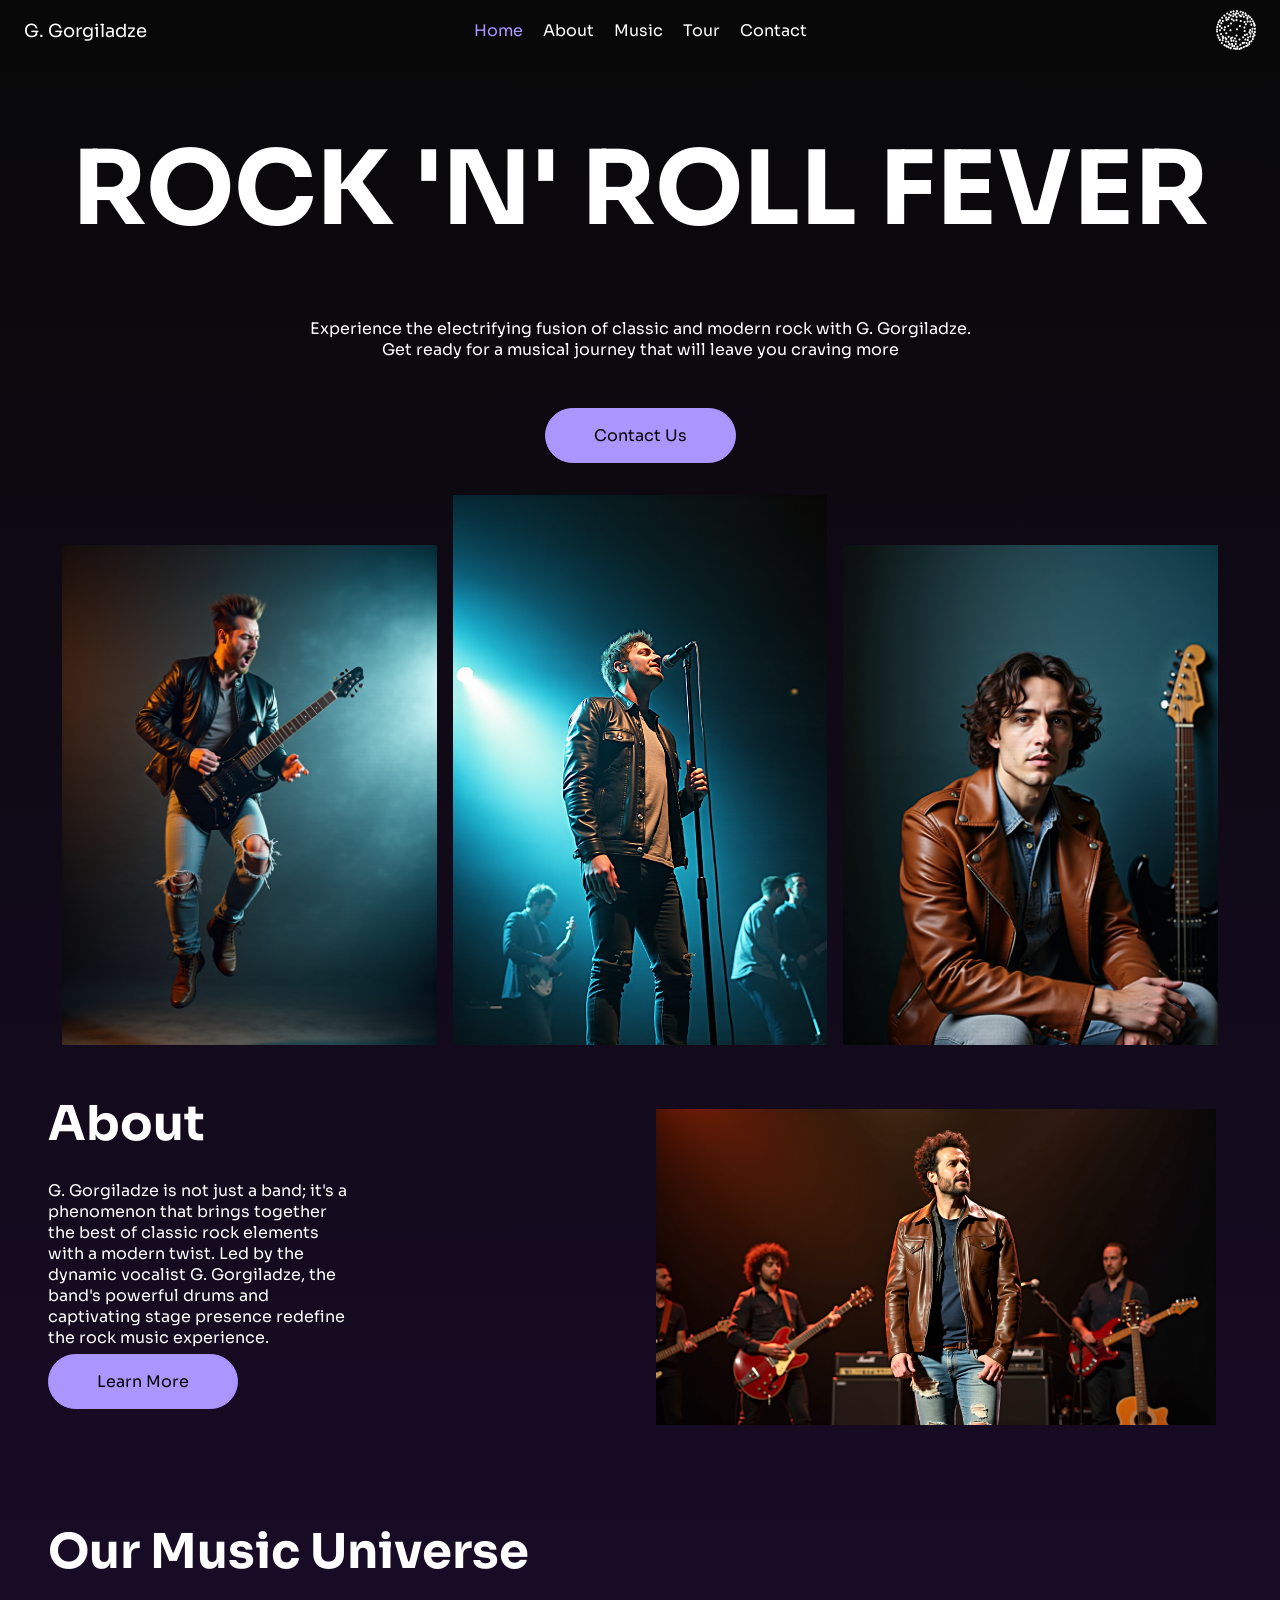
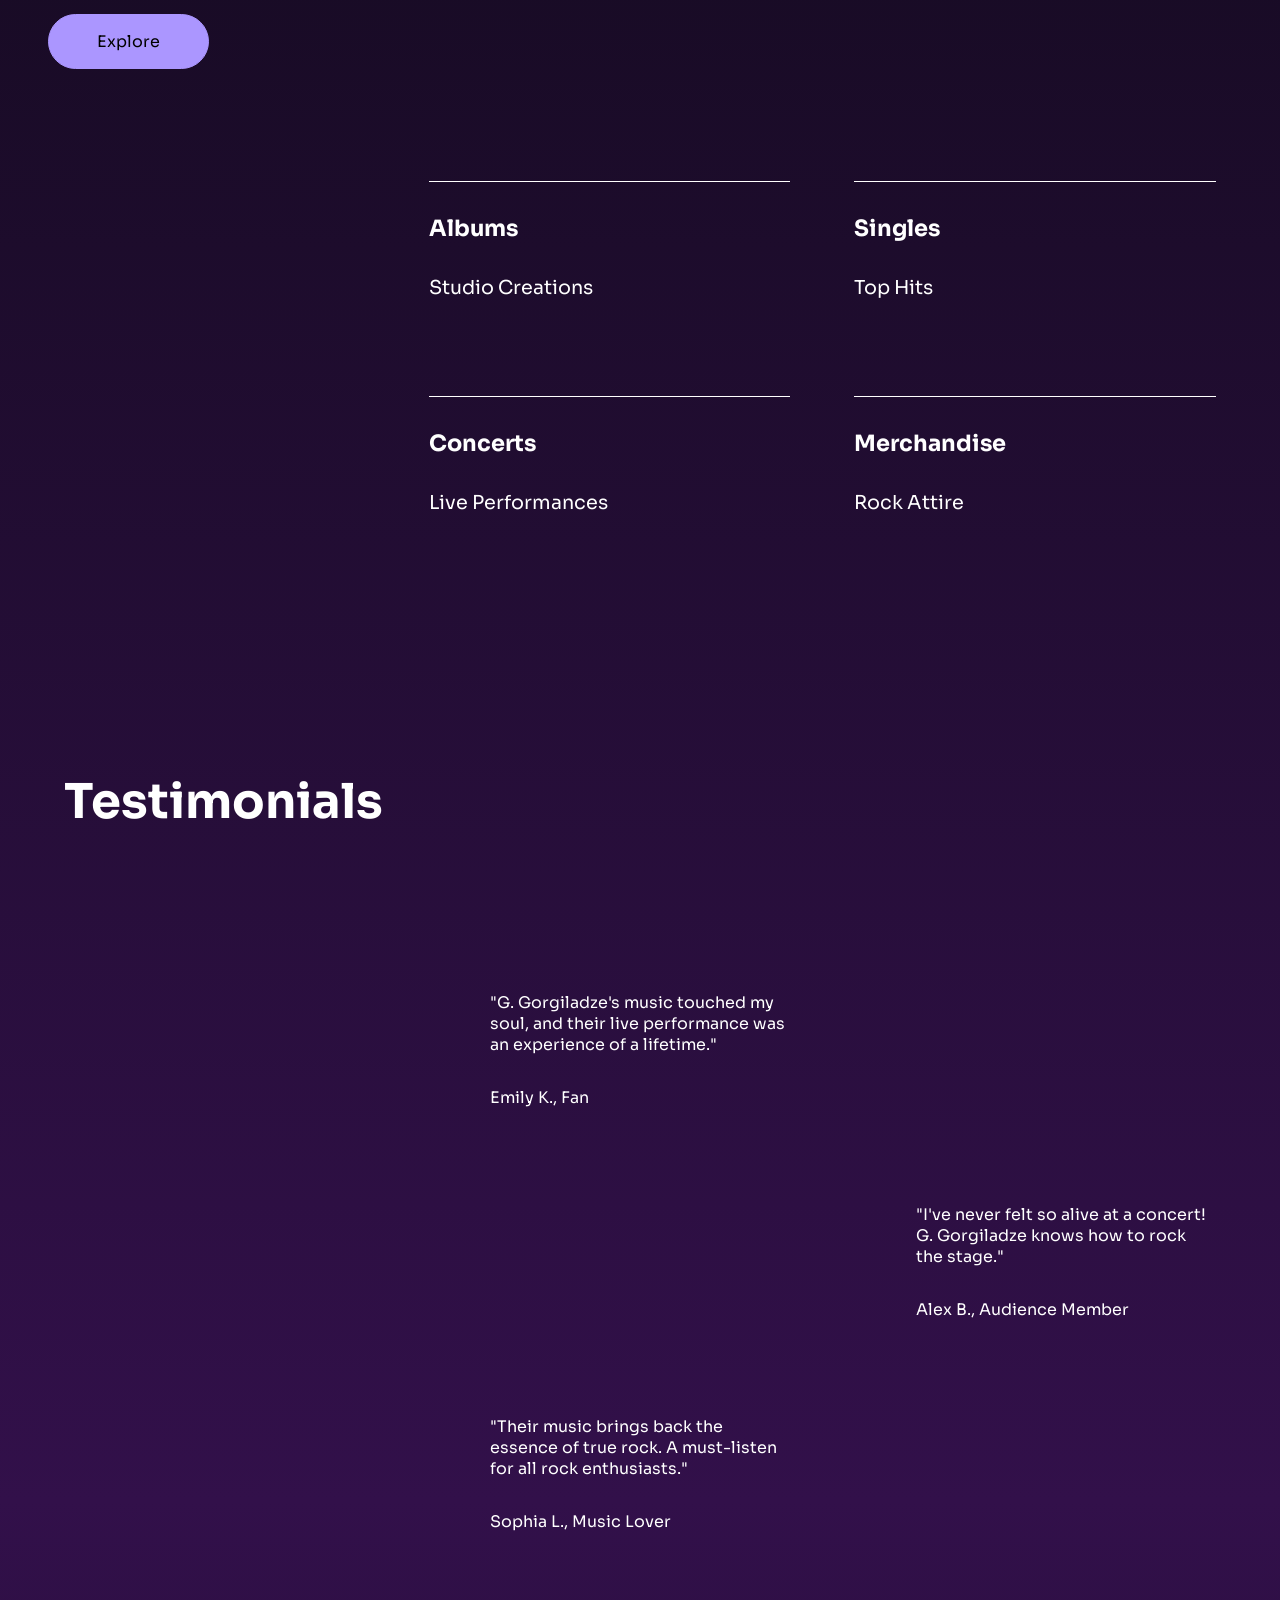
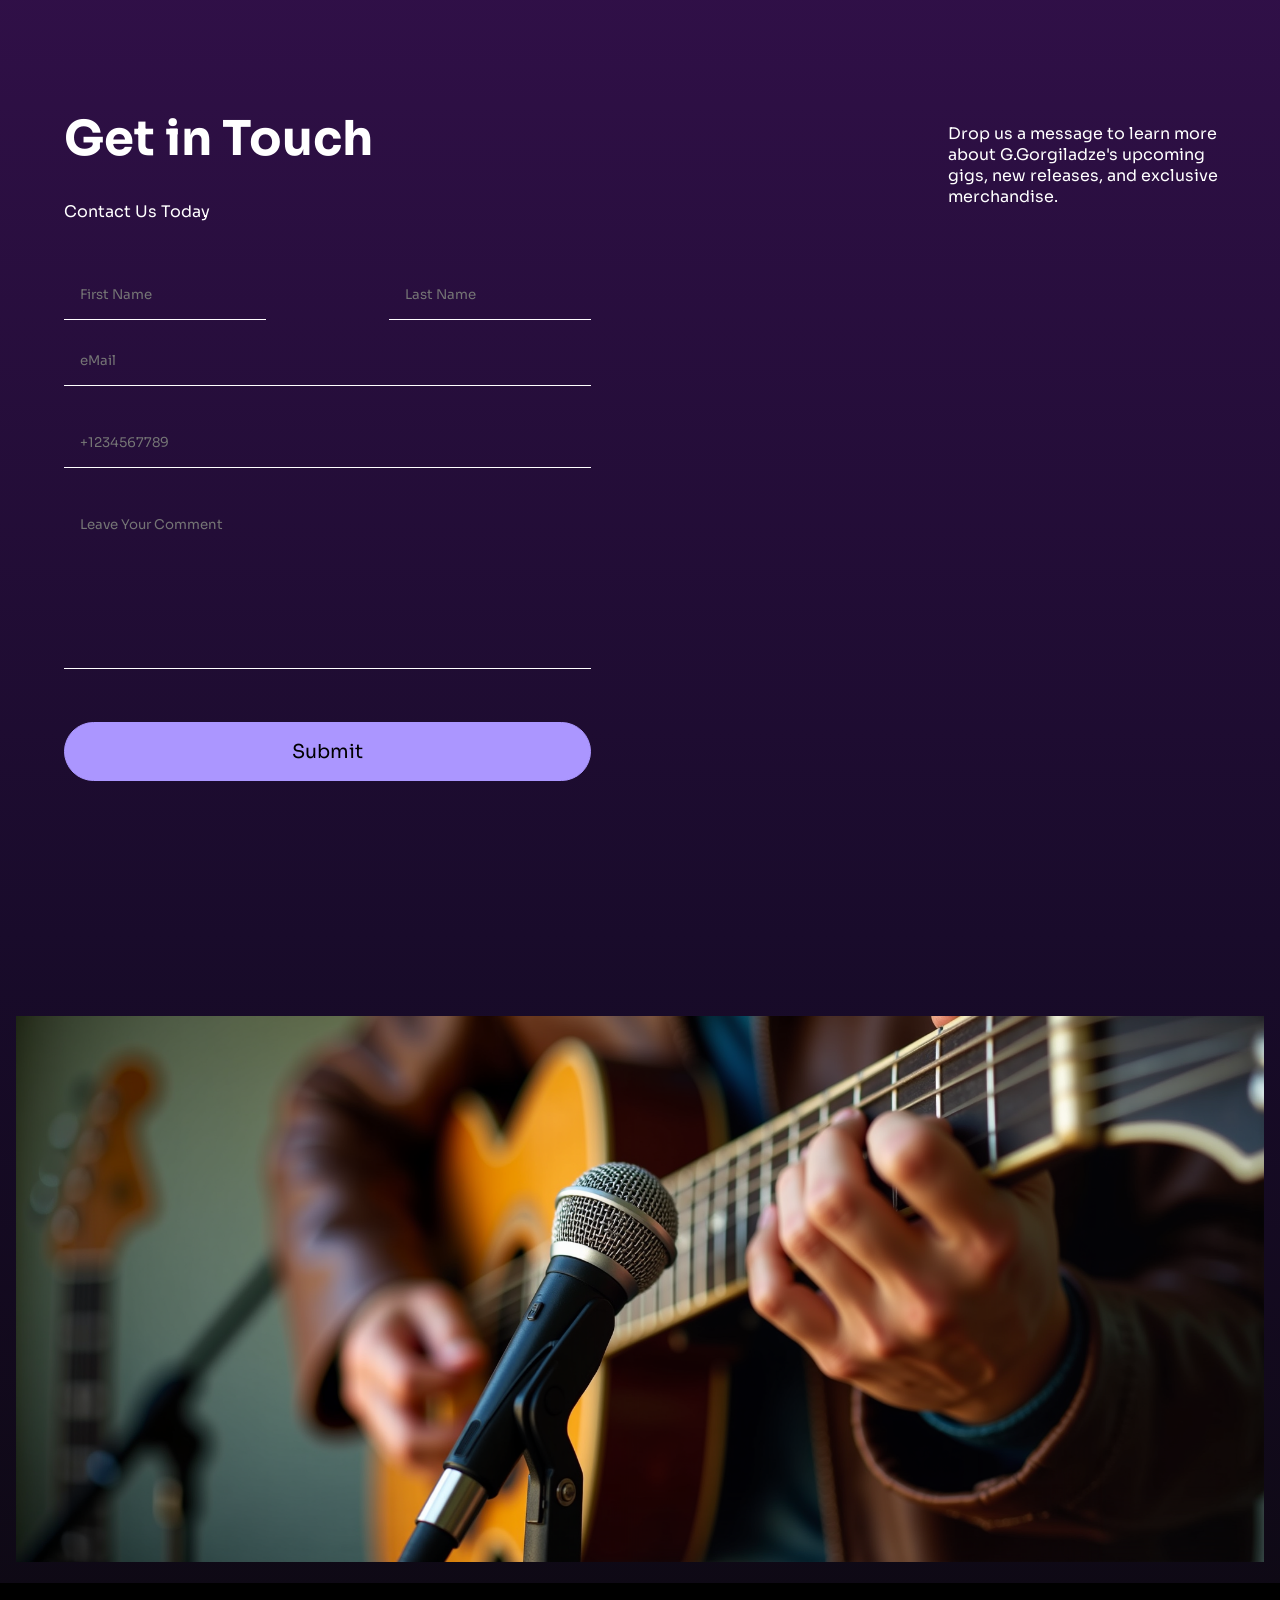
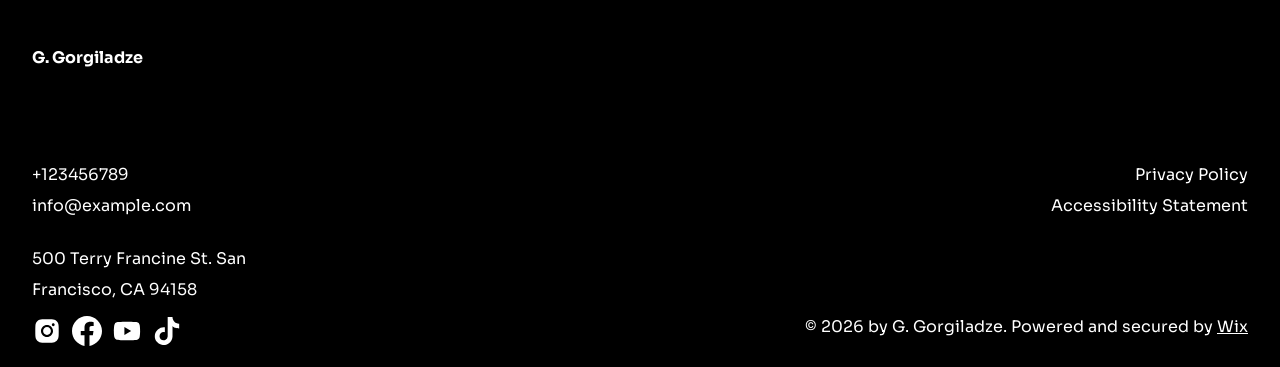
==== commit c2be27b8: "added responsive gallery section, polished, fixed typos" ====
--- a/index.html
+++ b/index.html
@@ -3,7 +3,16 @@
   <head>
     <meta charset="UTF-8" />
     <meta name="viewport" content="width=device-width, initial-scale=1.0" />
-    <title>Rock 'N' Roll Fever</title>
+    <title>Rock 'N' Roll Fever | Homepage</title>
+    <meta
+      name="description"
+      content="Discover the world of rock music with Rock 'N' Roll Fever. Explore legendary albums, iconic artists, upcoming concerts, and rock history."
+    />
+
+    <meta
+      name="keywords"
+      content="rock music, rock bands, legendary rock artists, rock albums, rock concerts, rock history, classic rock"
+    />
     <link rel="stylesheet" href="./styles/style.css" />
     <link rel="stylesheet" href="./styles/home.css" />
   </head>
@@ -12,7 +21,7 @@
       <div class="name">
         <a href="index.html">G. Gorgiladze</a>
       </div>
-      <nav class="menu" id="menu">
+      <nav class="navbar" id="navbar">
         <a href="./index.html" class="home active"> Home </a>
         <a href="./pages/about.html" class="about">About</a>
         <a href="./pages/music.html" class="music">Music</a>
@@ -894,13 +903,12 @@
           <div class="submit-btn">
             <button class="submit main-btn">Submit</button>
           </div>
-          
         </form>
       </div>
     </section>
 
     <section class="last-pic">
-      <img src="./img/main-last.png " alt="playing guitar near microphone">
+      <img src="./img/main-last.png " alt="playing guitar near microphone" />
     </section>
 
     <footer class="footer">
--- a/styles/style.css
+++ b/styles/style.css
@@ -103,7 +103,7 @@
     color: #ab96ff;
 }
 
-.menu a.active {
+.navbar a.active {
     color: #ab96ff;
 }
 
@@ -126,9 +126,12 @@
     padding-left: 1rem;
 }
 
-.menu {
+.navbar {
     display: flex;
     gap: 20px;
+    position: absolute;
+    left: 50%;
+    transform: translateX(-50%);
 }
 
 .logo-container {
@@ -231,11 +234,12 @@
         order: -1;
     }
 
-    .menu {
+    .navbar {
         position: fixed;
         inset: 0;
+        transform: none;
         background-color: black;
-
+        
         display: flex;
         flex-direction: column;
         justify-content: center;
@@ -248,7 +252,7 @@
         z-index: 101;
     }
 
-    .menu.open {
+    .navbar.open {
         opacity: 1;
         visibility: visible;
     }
@@ -287,7 +291,7 @@
         transform: translateY(-11px) rotate(-45deg);
     }
 
-    .menu a {
+    .navbar a {
         font-size: 30px;
     }
 
--- a/styles/home.css
+++ b/styles/home.css
@@ -143,6 +143,7 @@
 .testimonials-col {
     display: flex;
     flex-direction: column;
+    align-items: center;
 }
 
 .testimonial:nth-child(2) {
@@ -212,10 +213,15 @@
 
 .form-text {
     justify-self: end;
+    align-self: center;
 }
 
 .submit {
     font-size: 1.2rem;
+}
+
+.form-header {
+    padding-bottom: 2rem;
 }
 
 .form-header-container {
@@ -321,14 +327,26 @@
         padding: 0;
     }
 
-    .testimonials-header {
+    .about-grid h2,
+    .universe .row-1 h2,
+    .testimonials-header,
+    .form h2 {
         display: flex;
         justify-content: center;
-        font-size: 2.5rem;
+        text-align: center;
+        font-size: 2rem;
+    }
+
+    .testimonials-header {
+        padding: 1rem 0;
+    }
+
+    section.testimonials {
+        padding: 2rem;
     }
 
     .testimonial:nth-child(2) {
-        align-self: flex-start;
+        align-self: center;
     }
 
     section.form {
@@ -339,6 +357,7 @@
     .form-container {
         grid-row: 2;
         justify-self: center;
+        padding: 1rem;
     }
 
     .form-text {
@@ -351,6 +370,7 @@
 
     .form-header,
     .form-header-subtext {
+        padding-bottom: 1rem;
         text-align: center;
     }
 
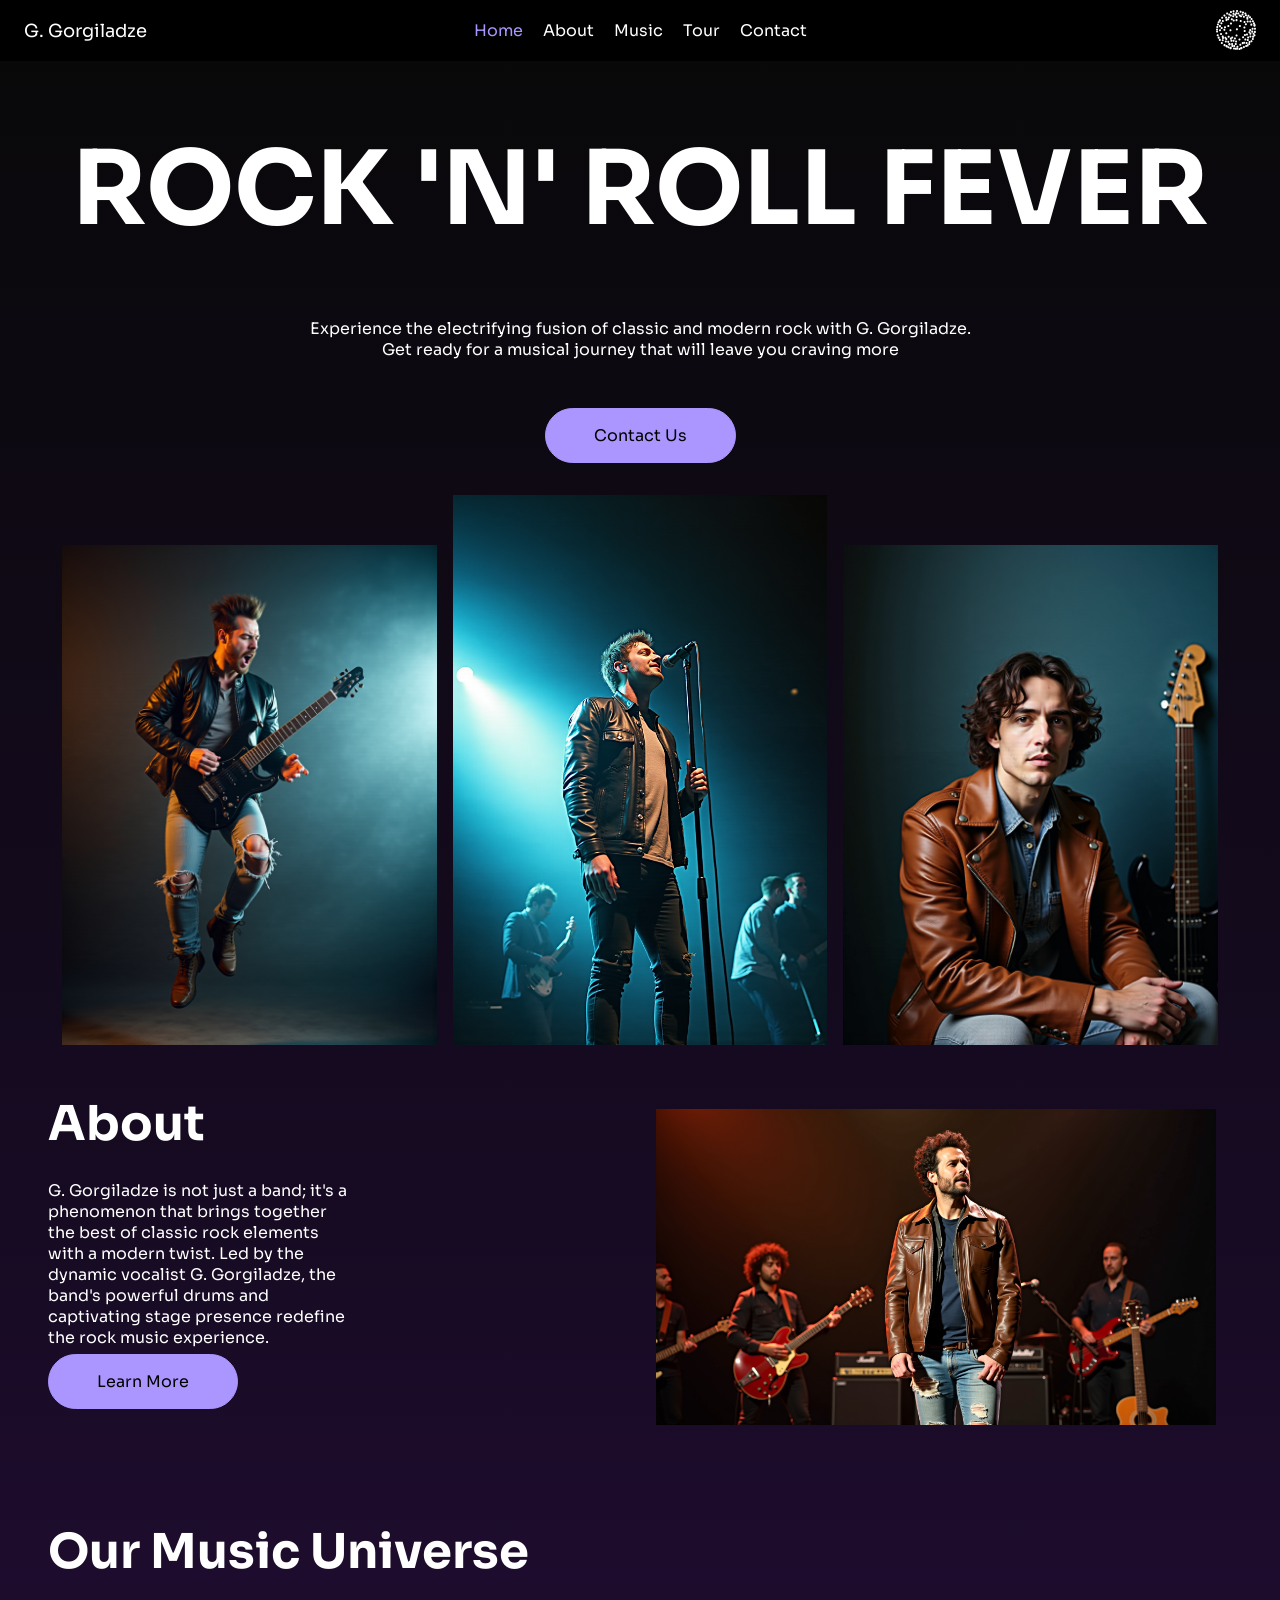
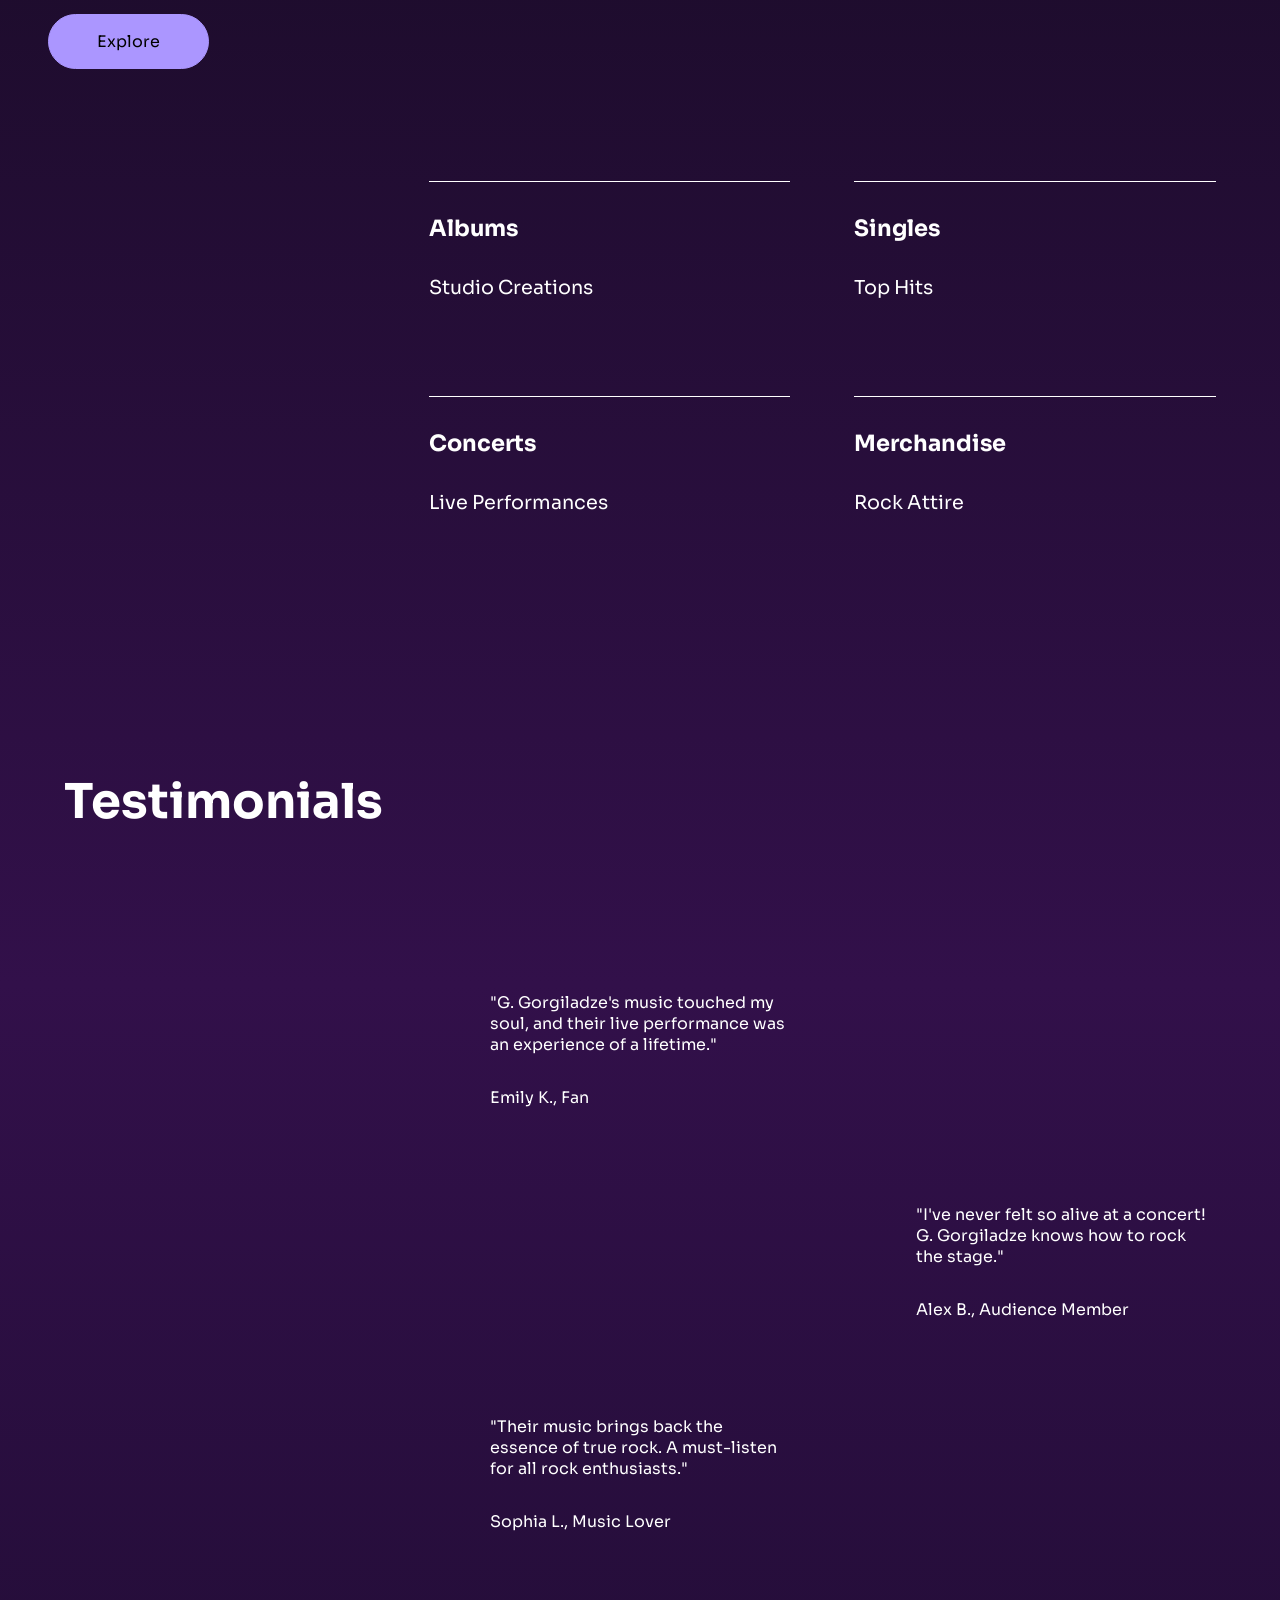
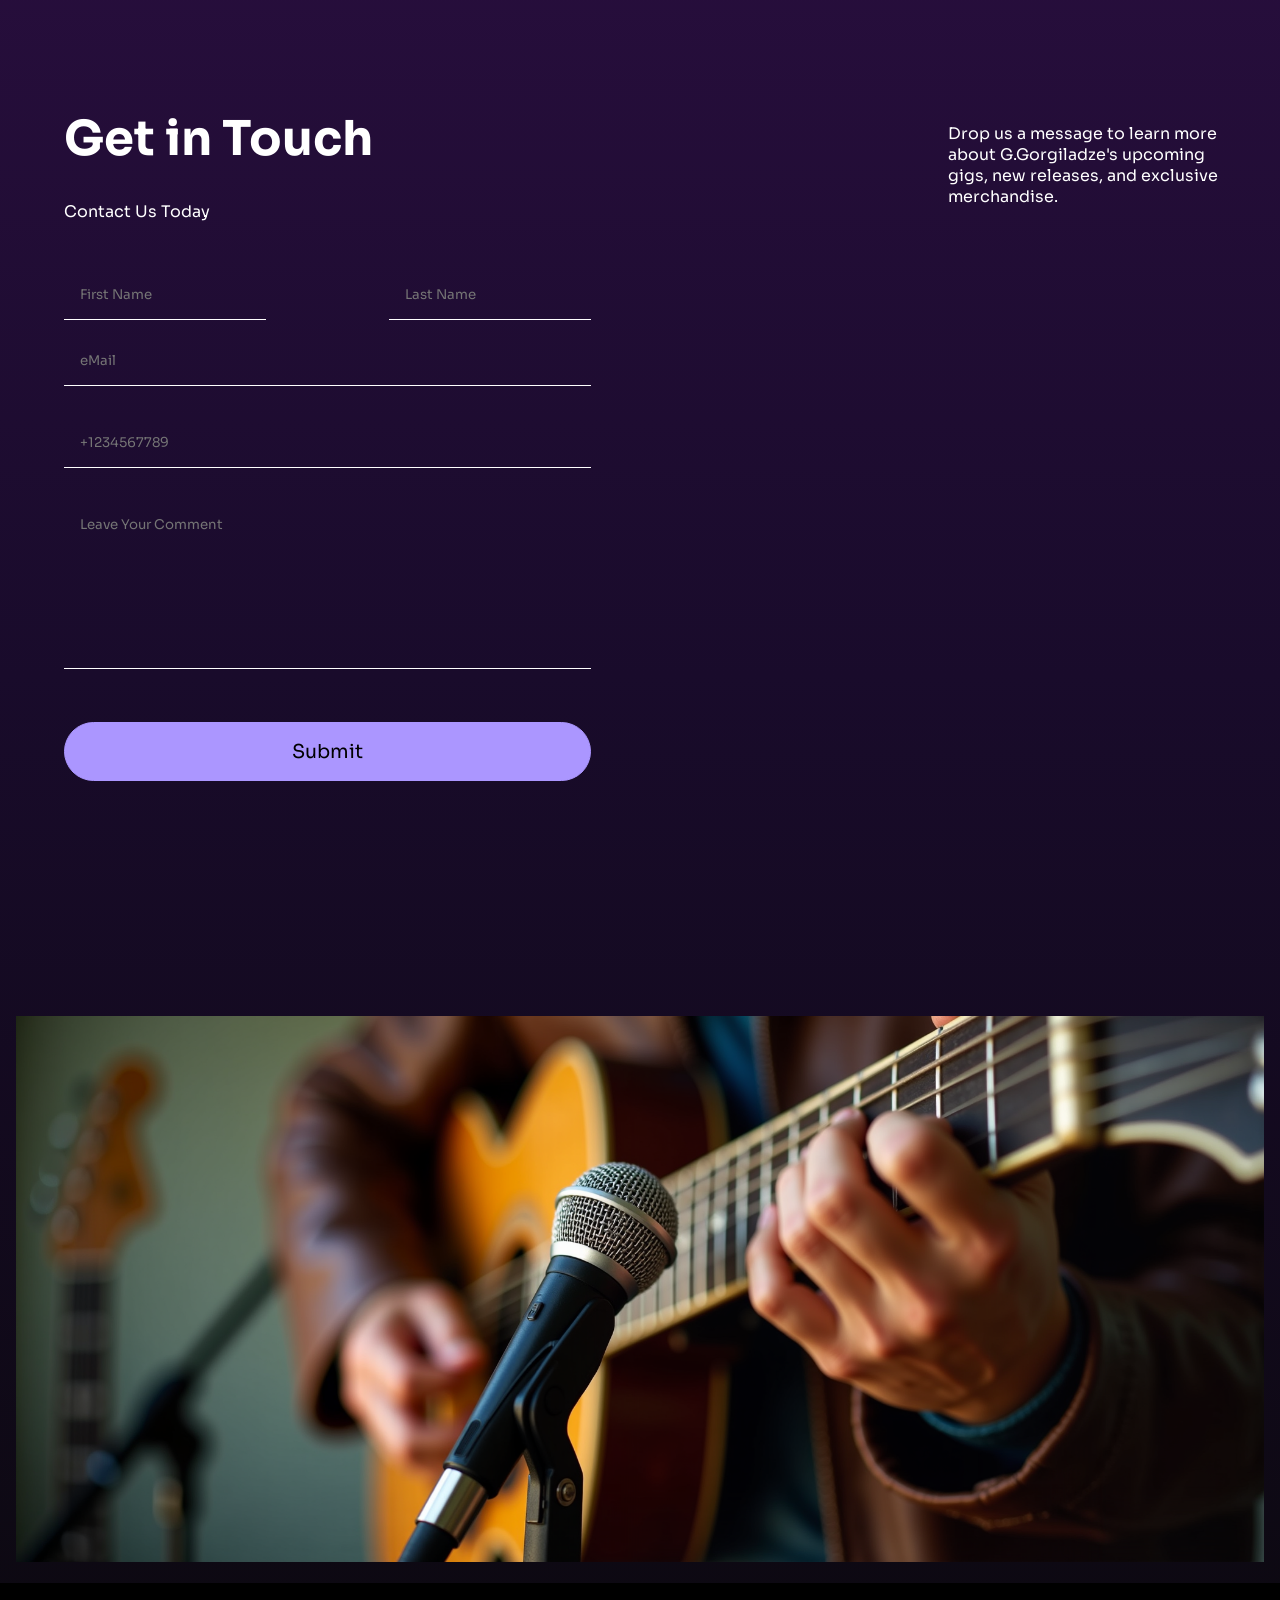
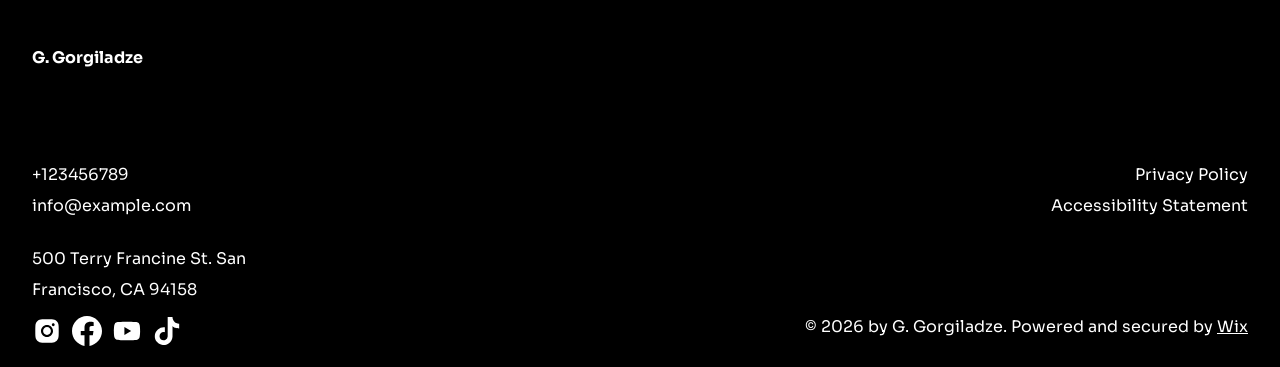
==== commit 9888cc60: "final polishing" ====
--- a/index.html
+++ b/index.html
@@ -780,12 +780,16 @@
         <div class="row-2-grid">
           <div class="albums">
             <div class="section-line"></div>
-            <h3 class="albums-name">Albums</h3>
+            <h3 class="albums-name">
+              <a href="./pages/albums.html">Albums</a>
+            </h3>
             <p class="albums-subtext">Studio Creations</p>
           </div>
           <div class="singles">
             <div class="section-line"></div>
-            <h3 class="singles-name">Singles</h3>
+            <h3 class="singles-name">
+              <a href="./pages/singles.html">Singles</a>
+            </h3>
             <p class="singles-subtext">Top Hits</p>
           </div>
         </div>
@@ -795,7 +799,9 @@
         <div class="row-2-grid">
           <div class="concerts">
             <div class="section-line"></div>
-            <h3 class="concerts-name">Concerts</h3>
+            <h3 class="concerts-name">
+              <a href="./pages/live.html">Concerts</a>
+            </h3>
             <p class="concerts-subtext">Live Performances</p>
           </div>
           <div class="merchandise">
--- a/styles/style.css
+++ b/styles/style.css
@@ -71,28 +71,98 @@
     }
 }
 
-@keyframes fadeIn {
-    from { opacity: 0; }
-    to { opacity: 1; }
-}
-
 @keyframes slideInRight {
     0% {
         opacity: 0;
         transform: translateX(-100%);
     }
-    100% { opacity: 1;
+    100% { 
+        opacity: 1;
         transform: translateX(0);
+    }
+}
+
+@keyframes slideInLeft {
+    0% {
+        opacity: 0;
+        transform: translateX(100%);
+    }
+    100% {
+        opacity: 1;
+        transform: translateX(0);
+    }
+}
+
+@keyframes slideDownBounce {
+    0% {
+        opacity: 0;
+        transform: translateY(-40px);
+    }
+
+    40% {
+        opacity: 1;
+        transform: translateY(0);
+    }
+
+    55% {
+        transform: translateY(-15px);
+    }
+
+    70% {
+        transform: translateY(0);
+    }
+
+    82% {
+        transform: translateY(-7px);
+    }
+
+    92% {
+        transform: translateY(0);
+    }
+
+    97% {
+        transform: translateY(-3px);
+    }
+
+    100% {
+        transform: translateY(0);
+    }
+}
+
+@keyframes highlight {
+    0% {
+        transform: scale(1);
+        box-shadow: 0 0 0 transparent;
+    }
+
+    30% {
+        transform: scale(1.08);
+        box-shadow: 0 0 30px white;
+    }
+
+    60% {
+        transform: scale(1.08);
+        box-shadow: 0 0 30px white;
+    }
+
+    100% {
+        transform: scale(1);
+        box-shadow: 0 0 0 transparent;
     }
 }
 
 body {
     font-family: 'Sora', 'Sans-Serif';
     color: white;
-    min-height: 100vh;
-    background: linear-gradient(180deg,#080808 0%, #180b25 30%, #32104a 60%, #190b2b 80%, #080808 100%);
-    background-repeat: no-repeat;
-}
+    background: linear-gradient(
+        180deg,
+        #080808 0%,
+        #180b25 25%,
+        #32104a 50%,
+        #190b2b 75%,
+        #080808 100%
+    );
+} 
 
 a, a:visited {
     color: white;
@@ -103,8 +173,68 @@
     color: #ab96ff;
 }
 
-.navbar a.active {
+.navbar a.active,
+.music-navbar a.active {
     color: #ab96ff;
+}
+
+.music-header {
+    display: flex;
+    justify-content: space-between;
+    align-items: center;
+    width: 100%;
+    padding: 2rem;
+    gap: 2rem;
+}
+
+.music-title {
+    display: flex;
+    flex-direction: column;
+    opacity: 0;
+    animation: slideInRight 1s ease-in-out 1s forwards;
+}
+
+.music-header h1 {
+    font-size: clamp(3rem, 6vw, 5rem);
+    padding-bottom: 1rem;
+    text-transform: uppercase;
+}
+
+.music-header h2 {
+    font-size: 20px;
+}
+
+.music-navigation nav {
+    display: flex;
+    flex-direction: column;
+    gap: 0.8rem;
+    opacity: 0;
+    animation: slideInLeft 1s ease-in-out 1s forwards;
+}
+
+.music-navigation a {
+    position: relative;
+    transition: 0.3s ease;
+}
+
+.music-navigation a:hover {
+    transform: translateX(5px);
+}
+
+.music-navigation a::after {
+    content: "";
+    position: absolute;
+    bottom: -4px;
+    left: 0;
+    width: 100%;
+    height: 2px;
+    background-color: #ab96ff;
+    transform: scaleX(0);
+    transition: transform 0.3s ease;
+}
+
+.music-navigation a:hover::after {
+    transform: scaleX(1);
 }
 
 .header {
@@ -116,7 +246,7 @@
     justify-content: space-between;
     padding: 8px;
     width: 100%;
-    background-color: #080808;
+    background-color: black;
     opacity: 0;
     animation: fadeIn 1s ease-out 1s forwards;
 }
@@ -328,4 +458,21 @@
     .footer .last-row .social {
         padding-bottom: 0.5rem;
     }
+}
+
+@media (max-width: 567px) {
+
+    .music-header {
+        flex-direction: column;
+        justify-content: center;
+        align-items: center;
+    }
+
+    .music-title h1, .music-title h2 {
+        text-align: center;
+    }
+
+    .music-header, .single-container {
+        padding: 1rem;
+    }
 }
